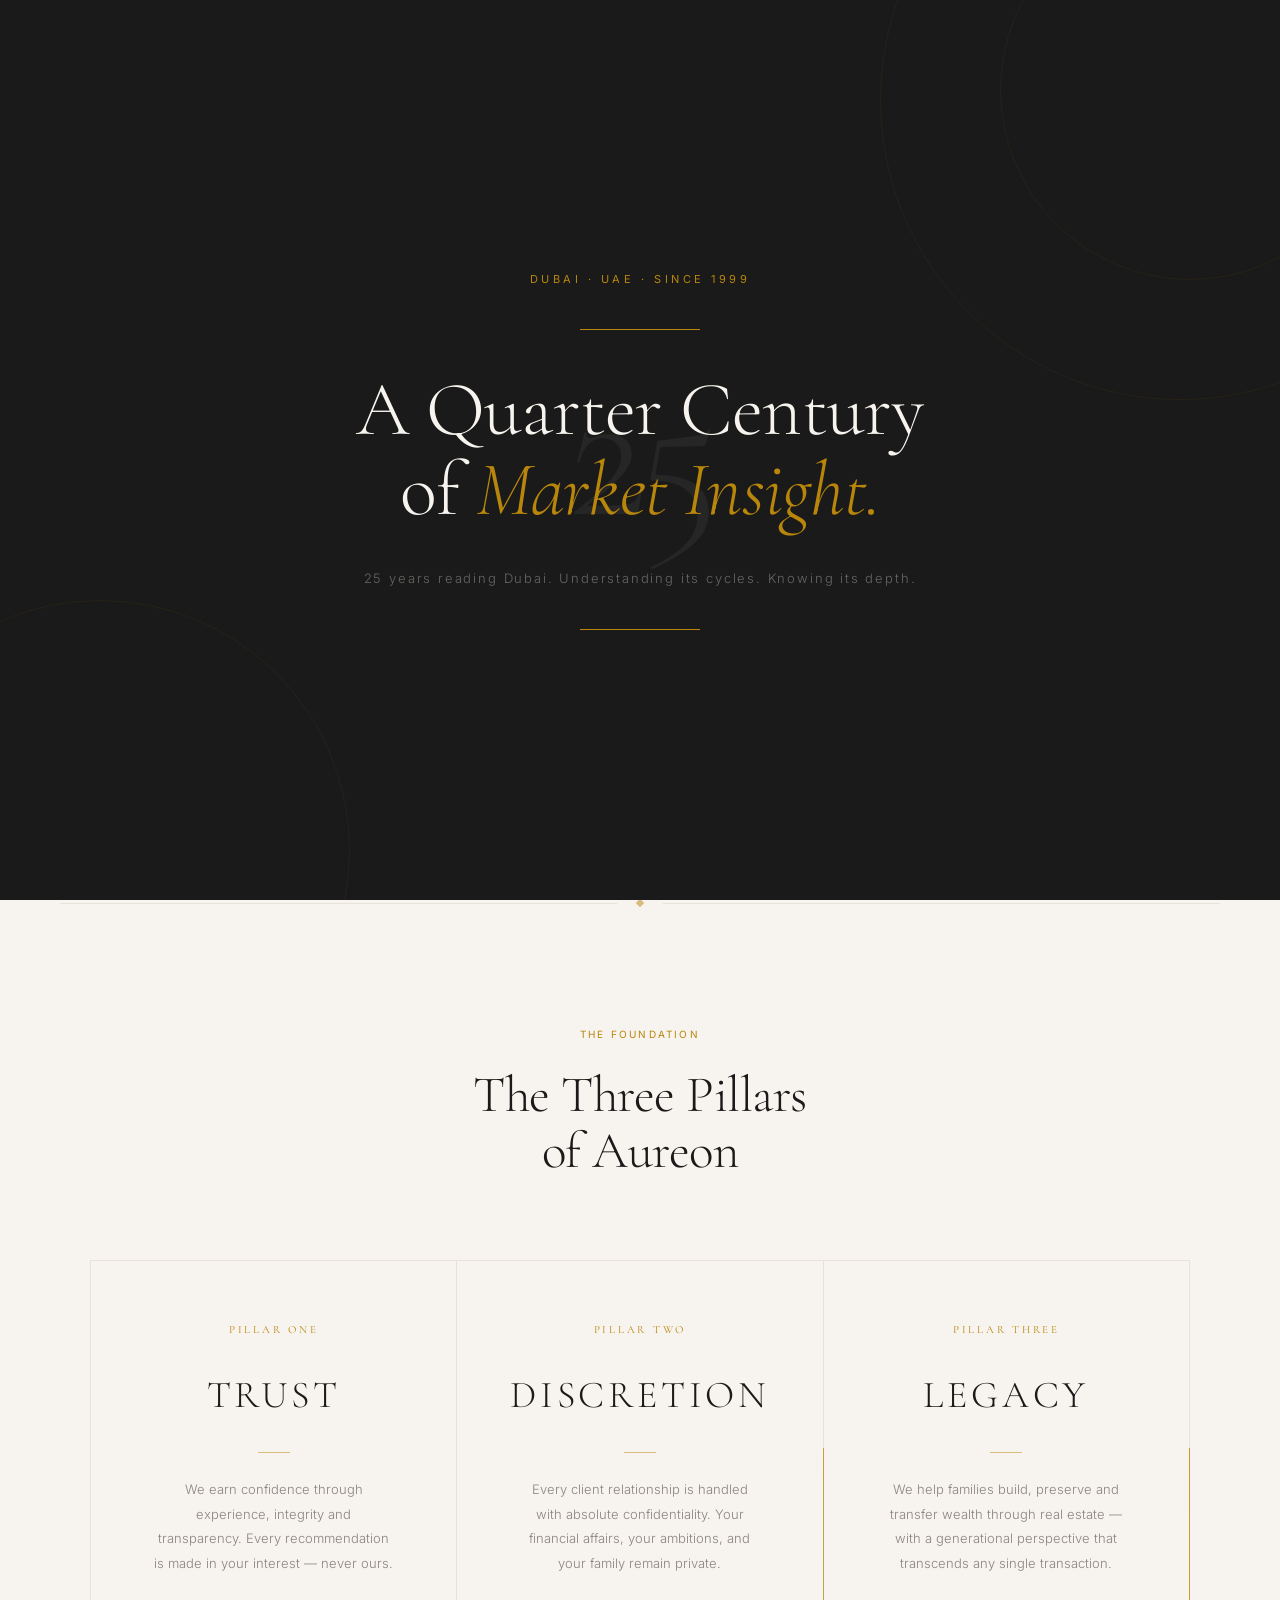
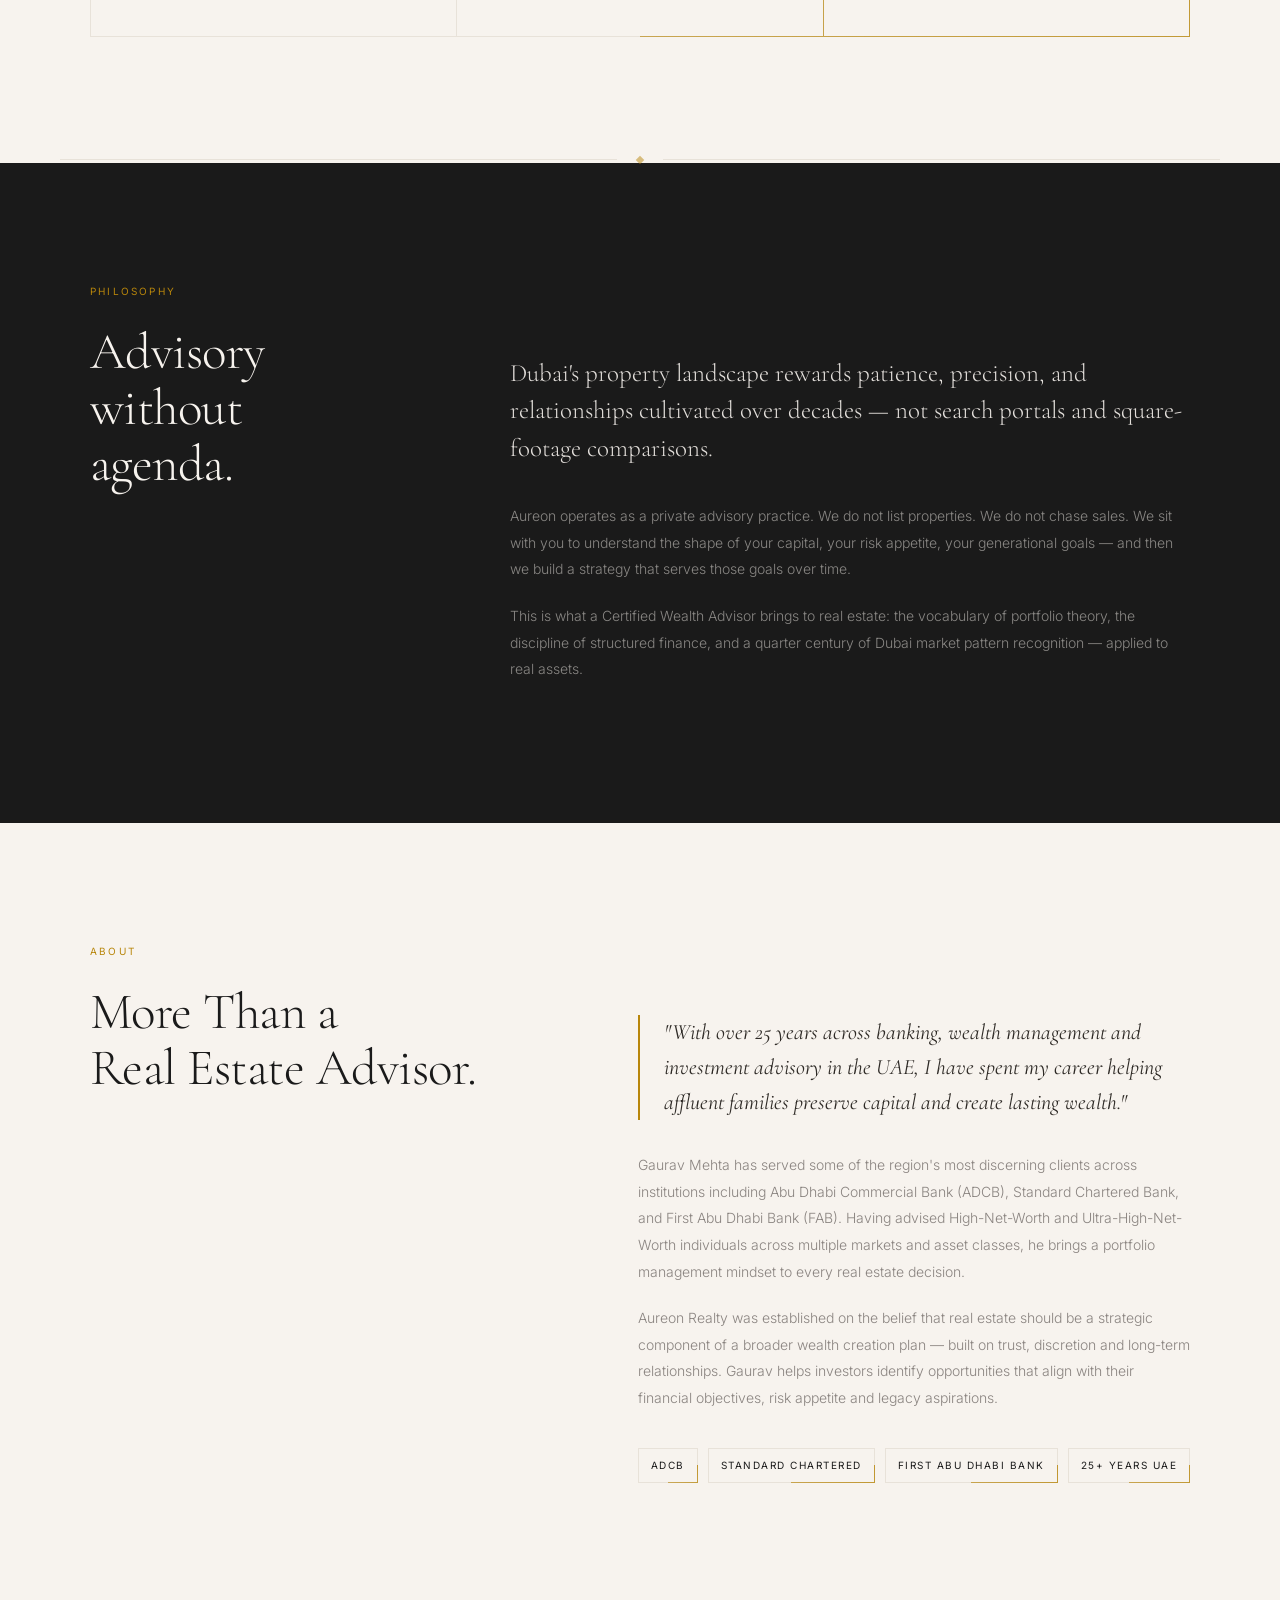
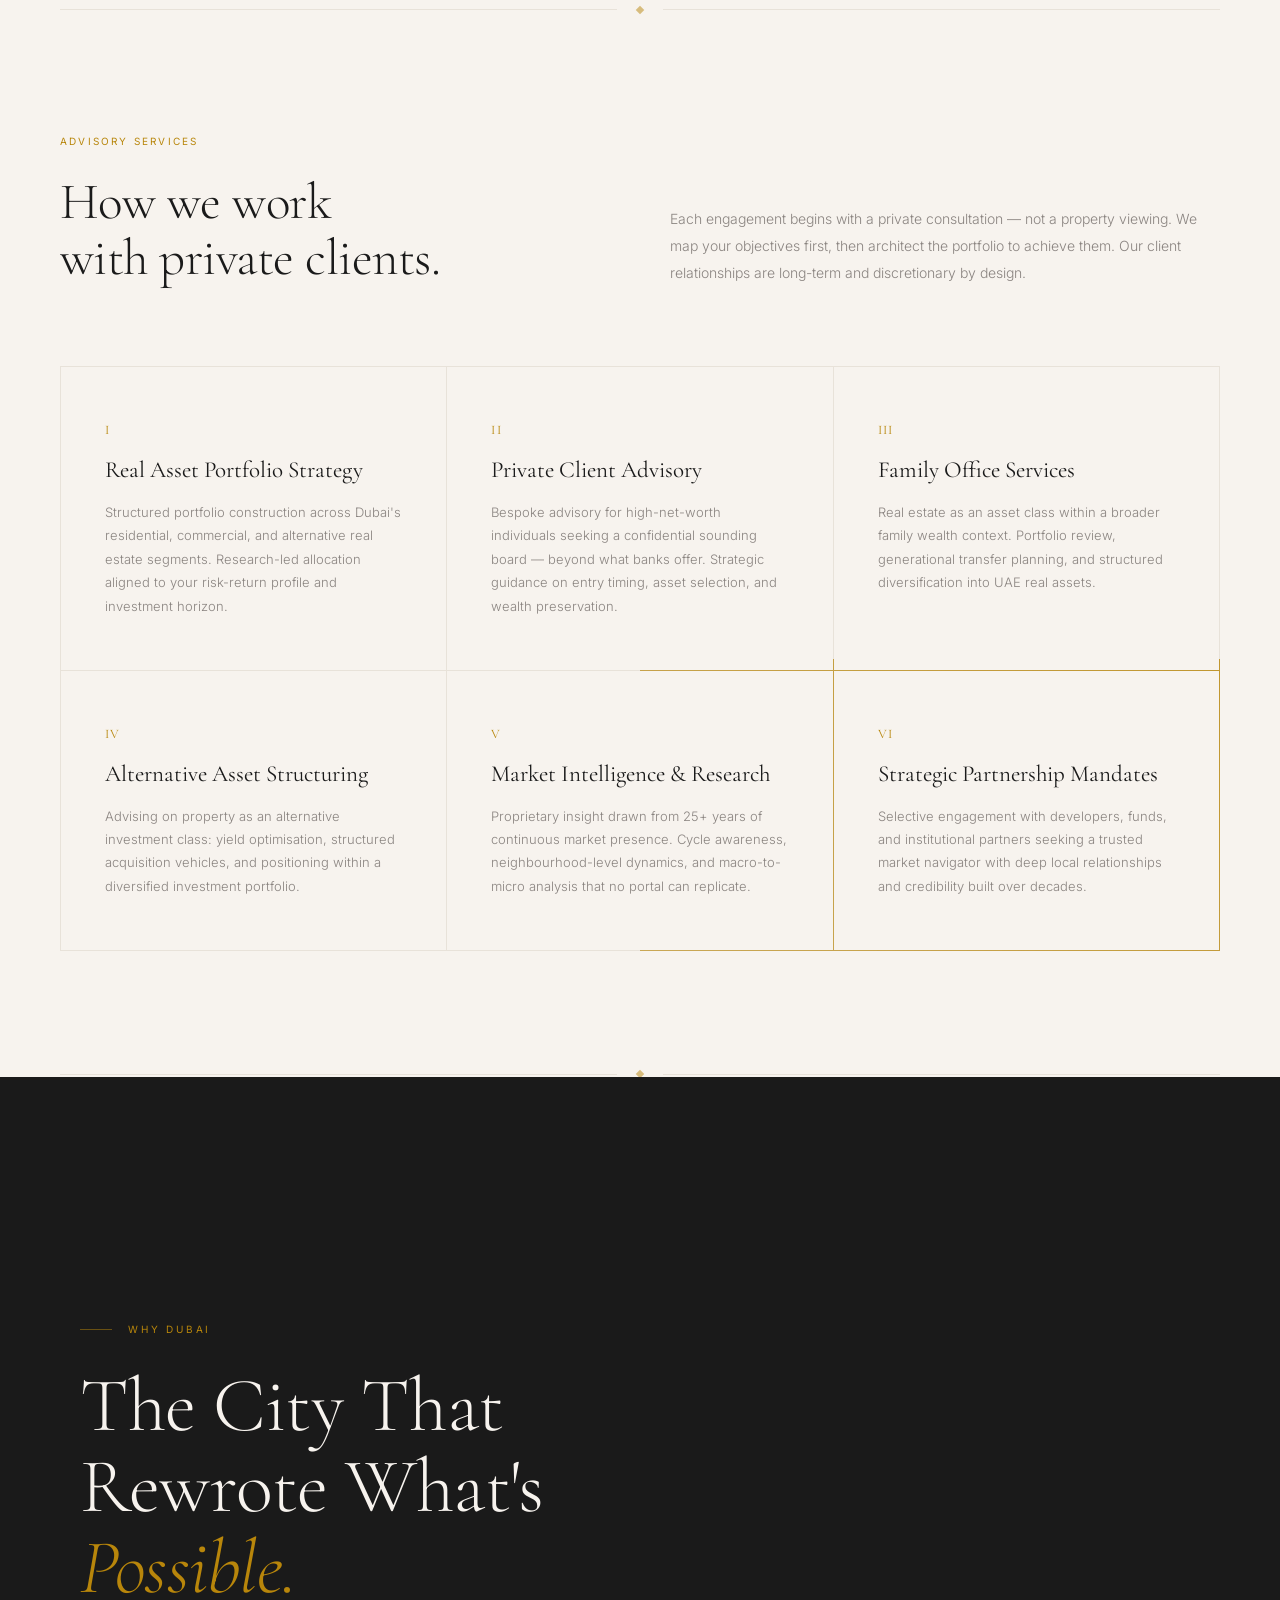
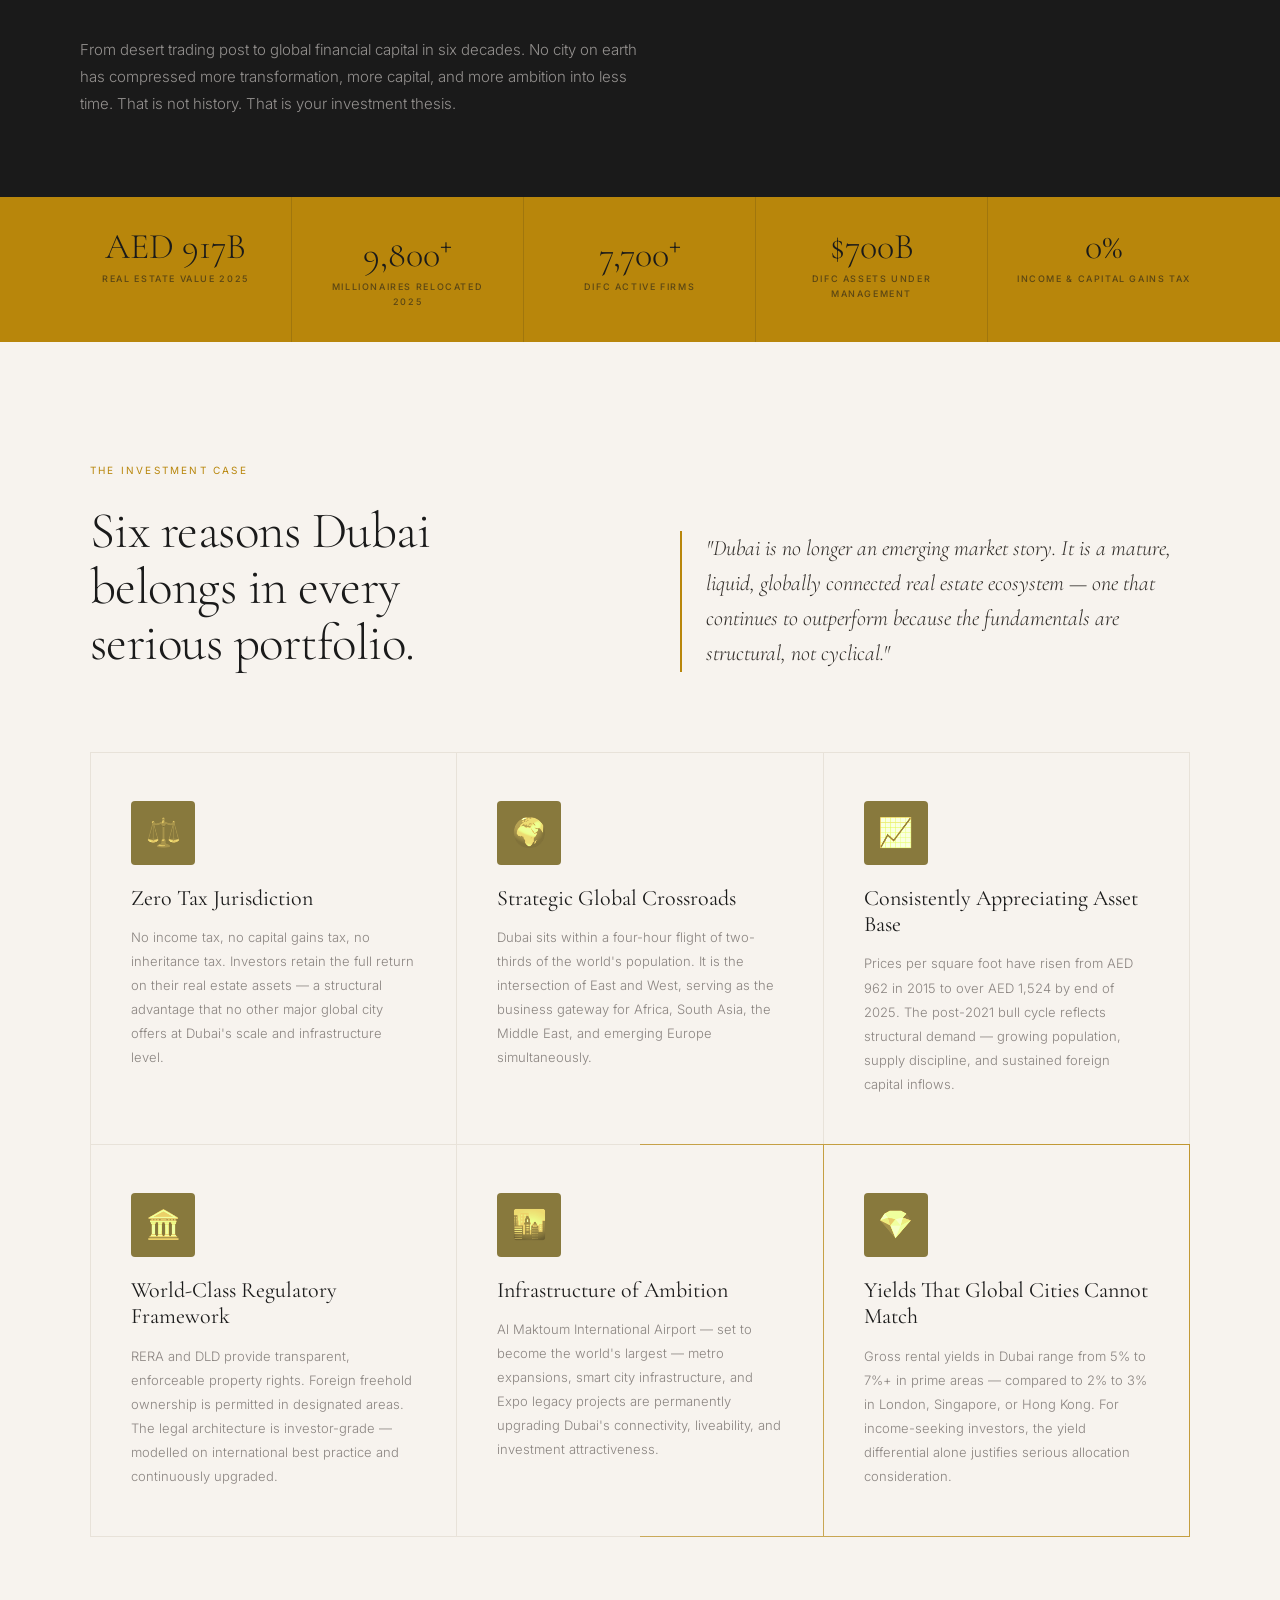
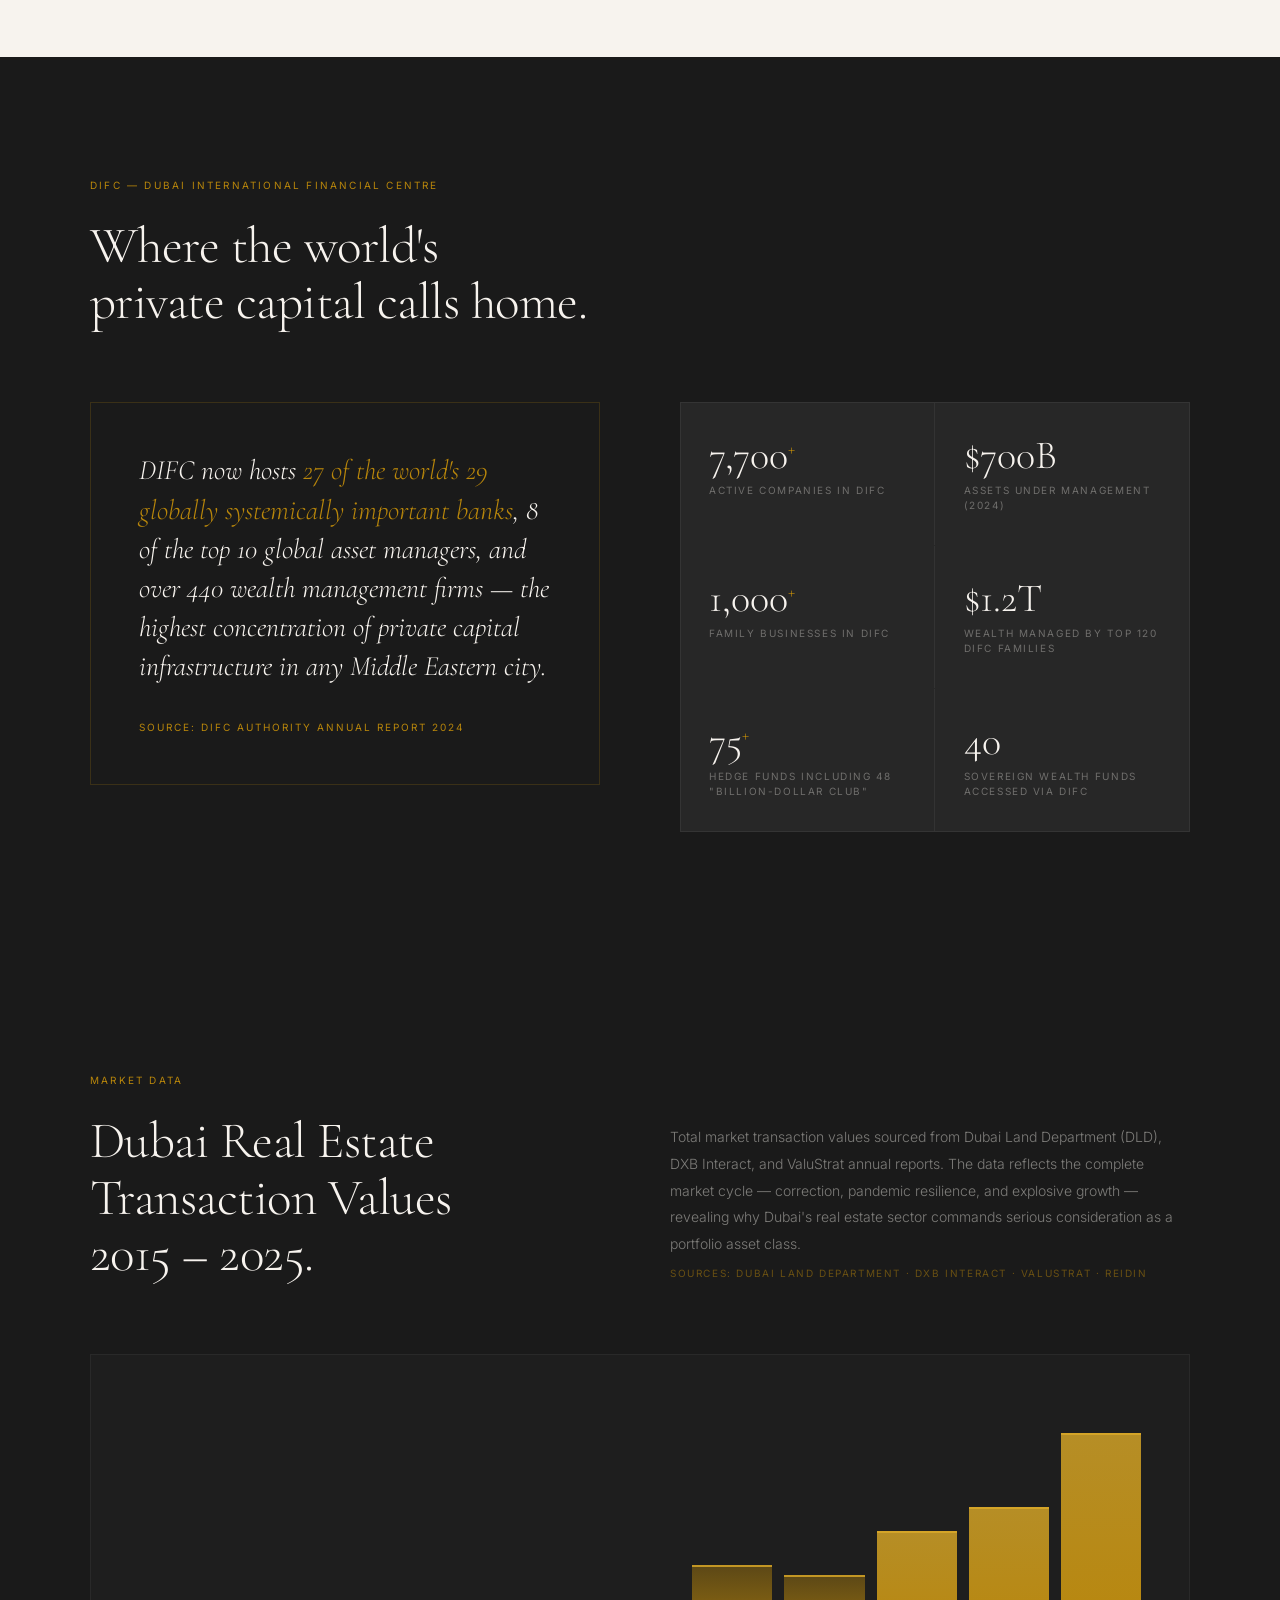
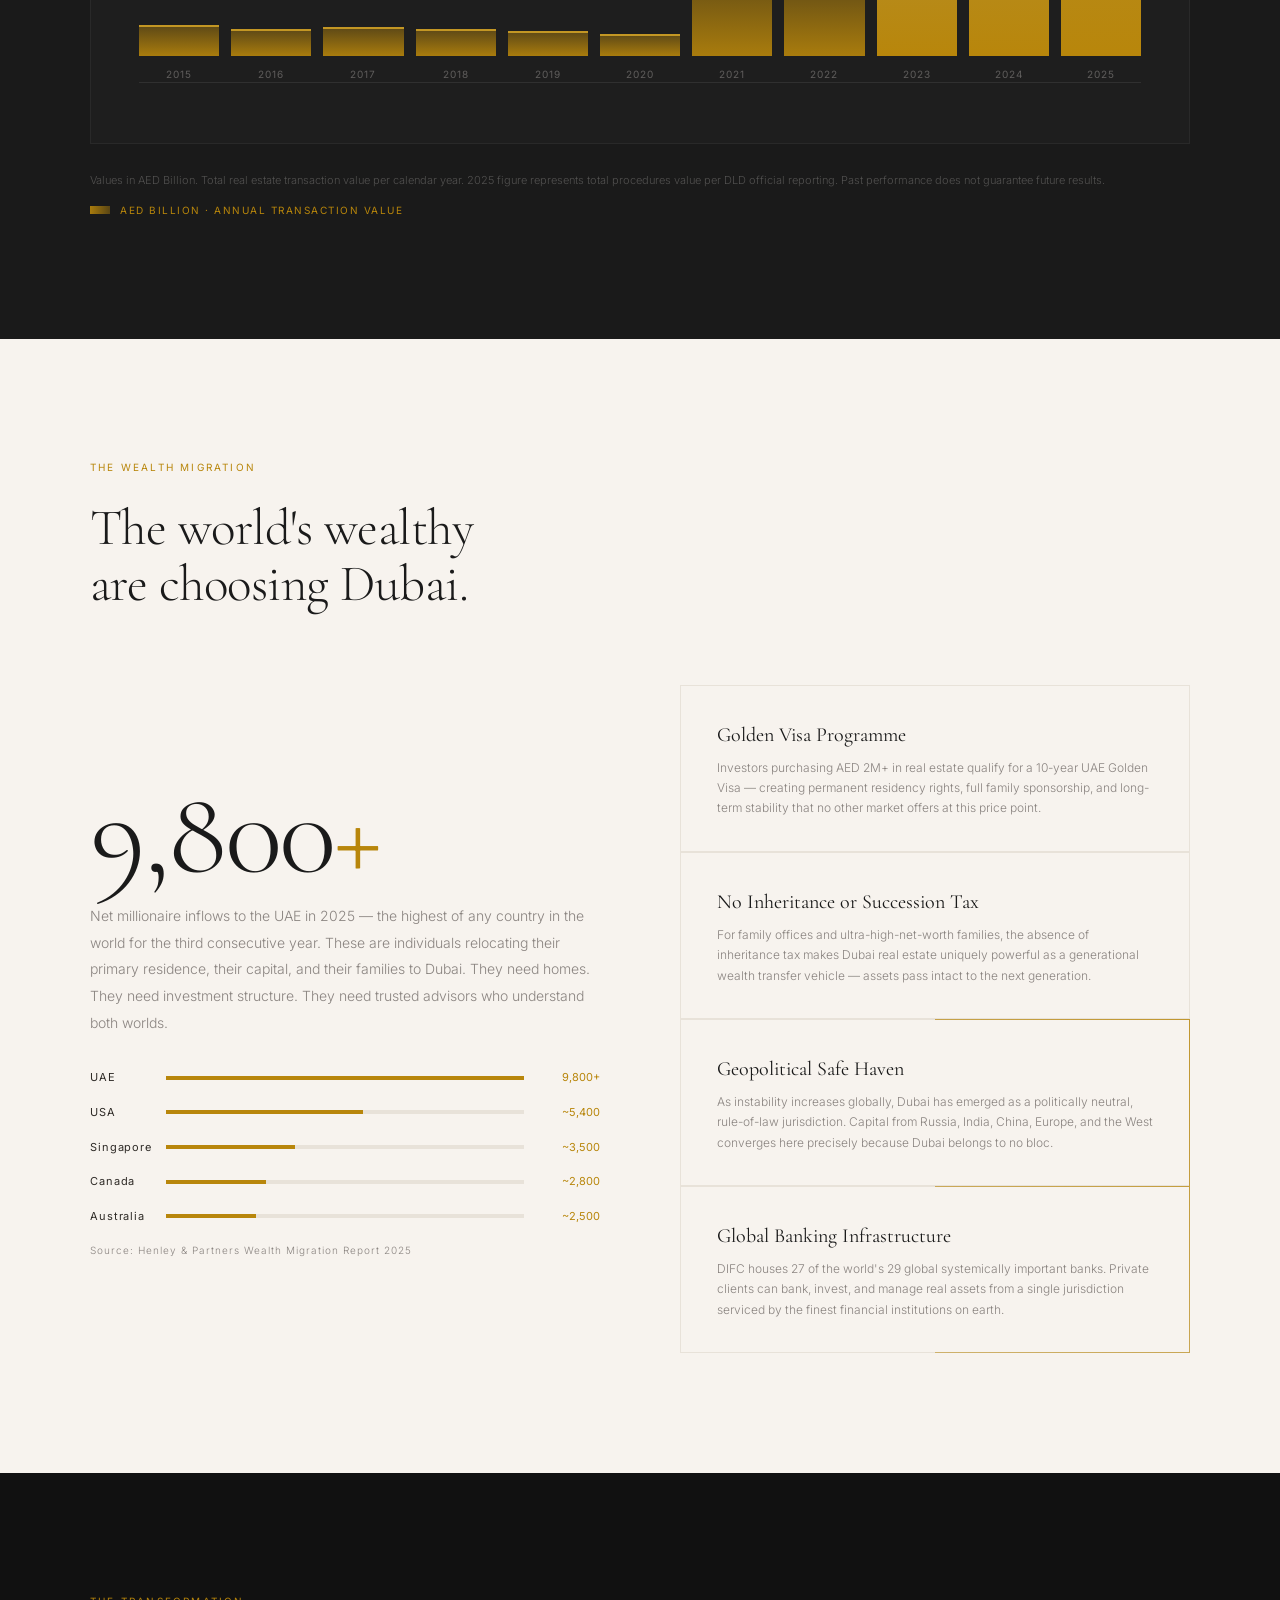
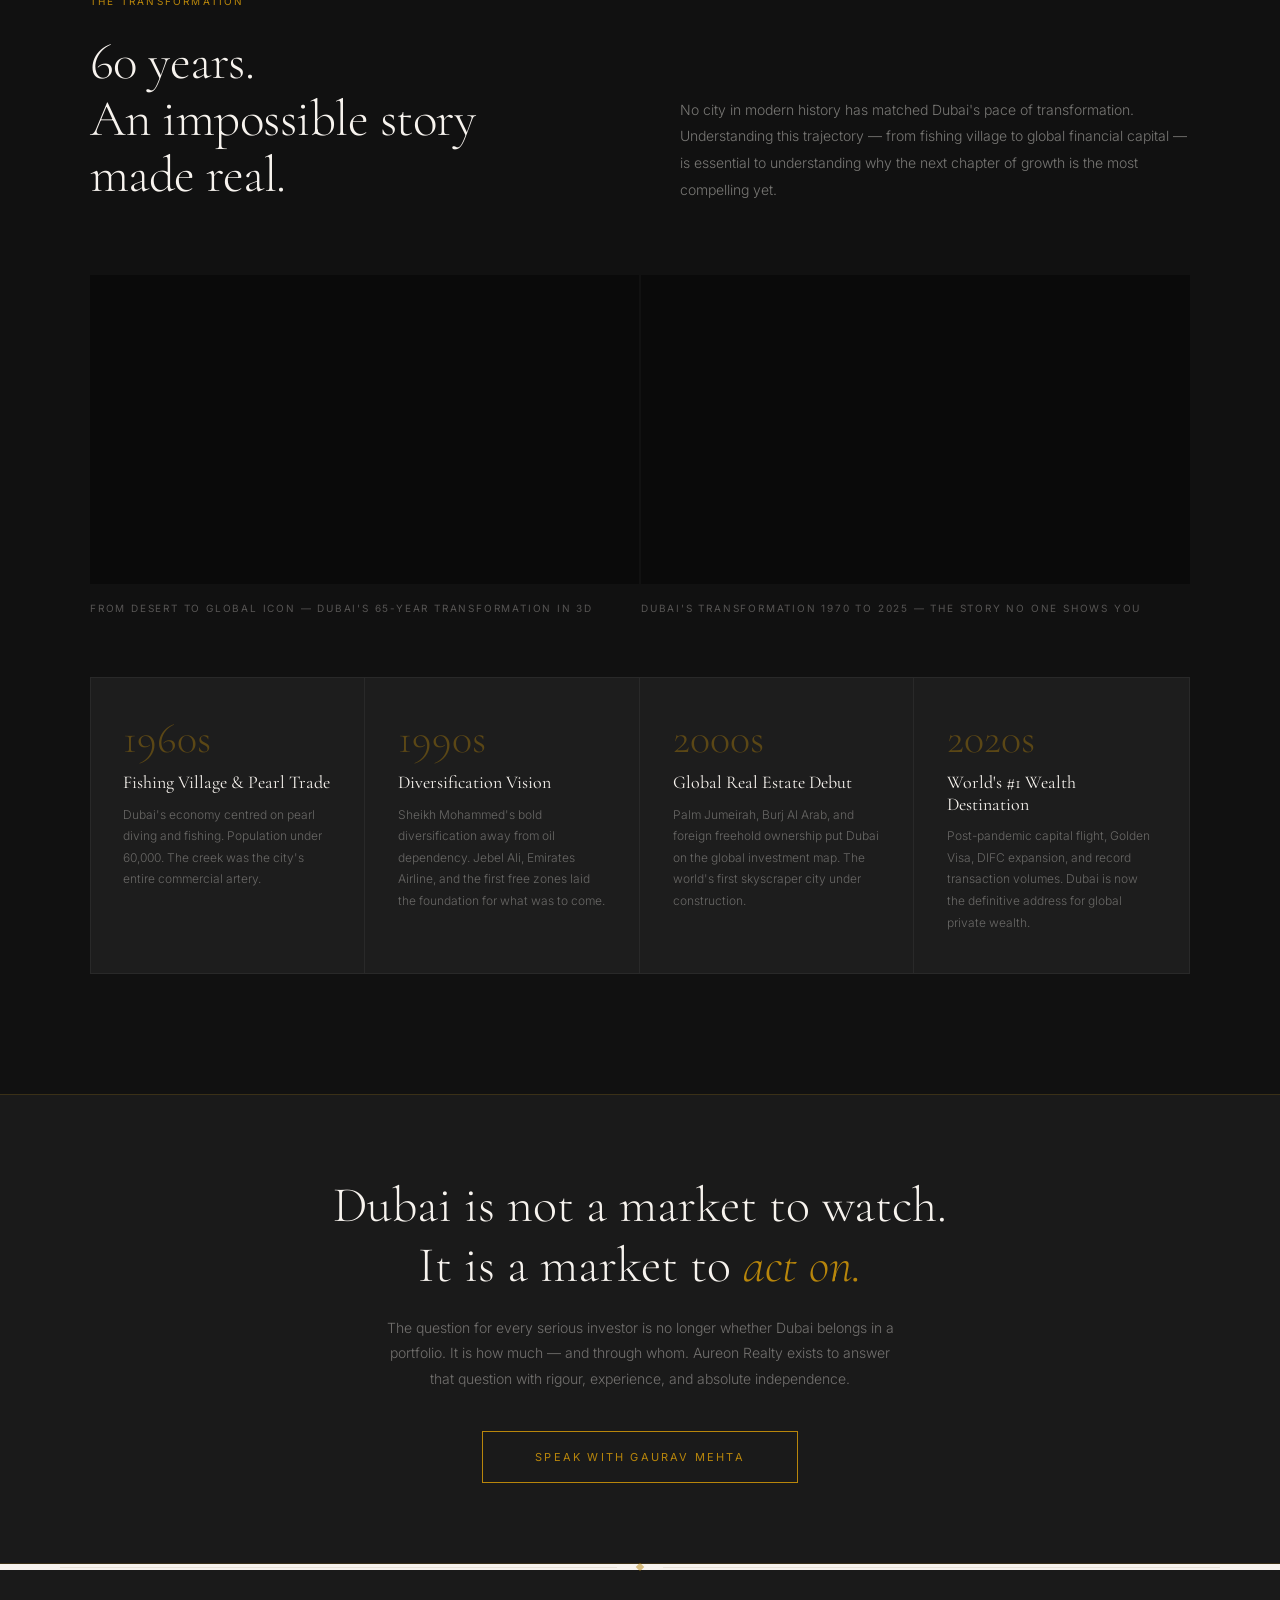
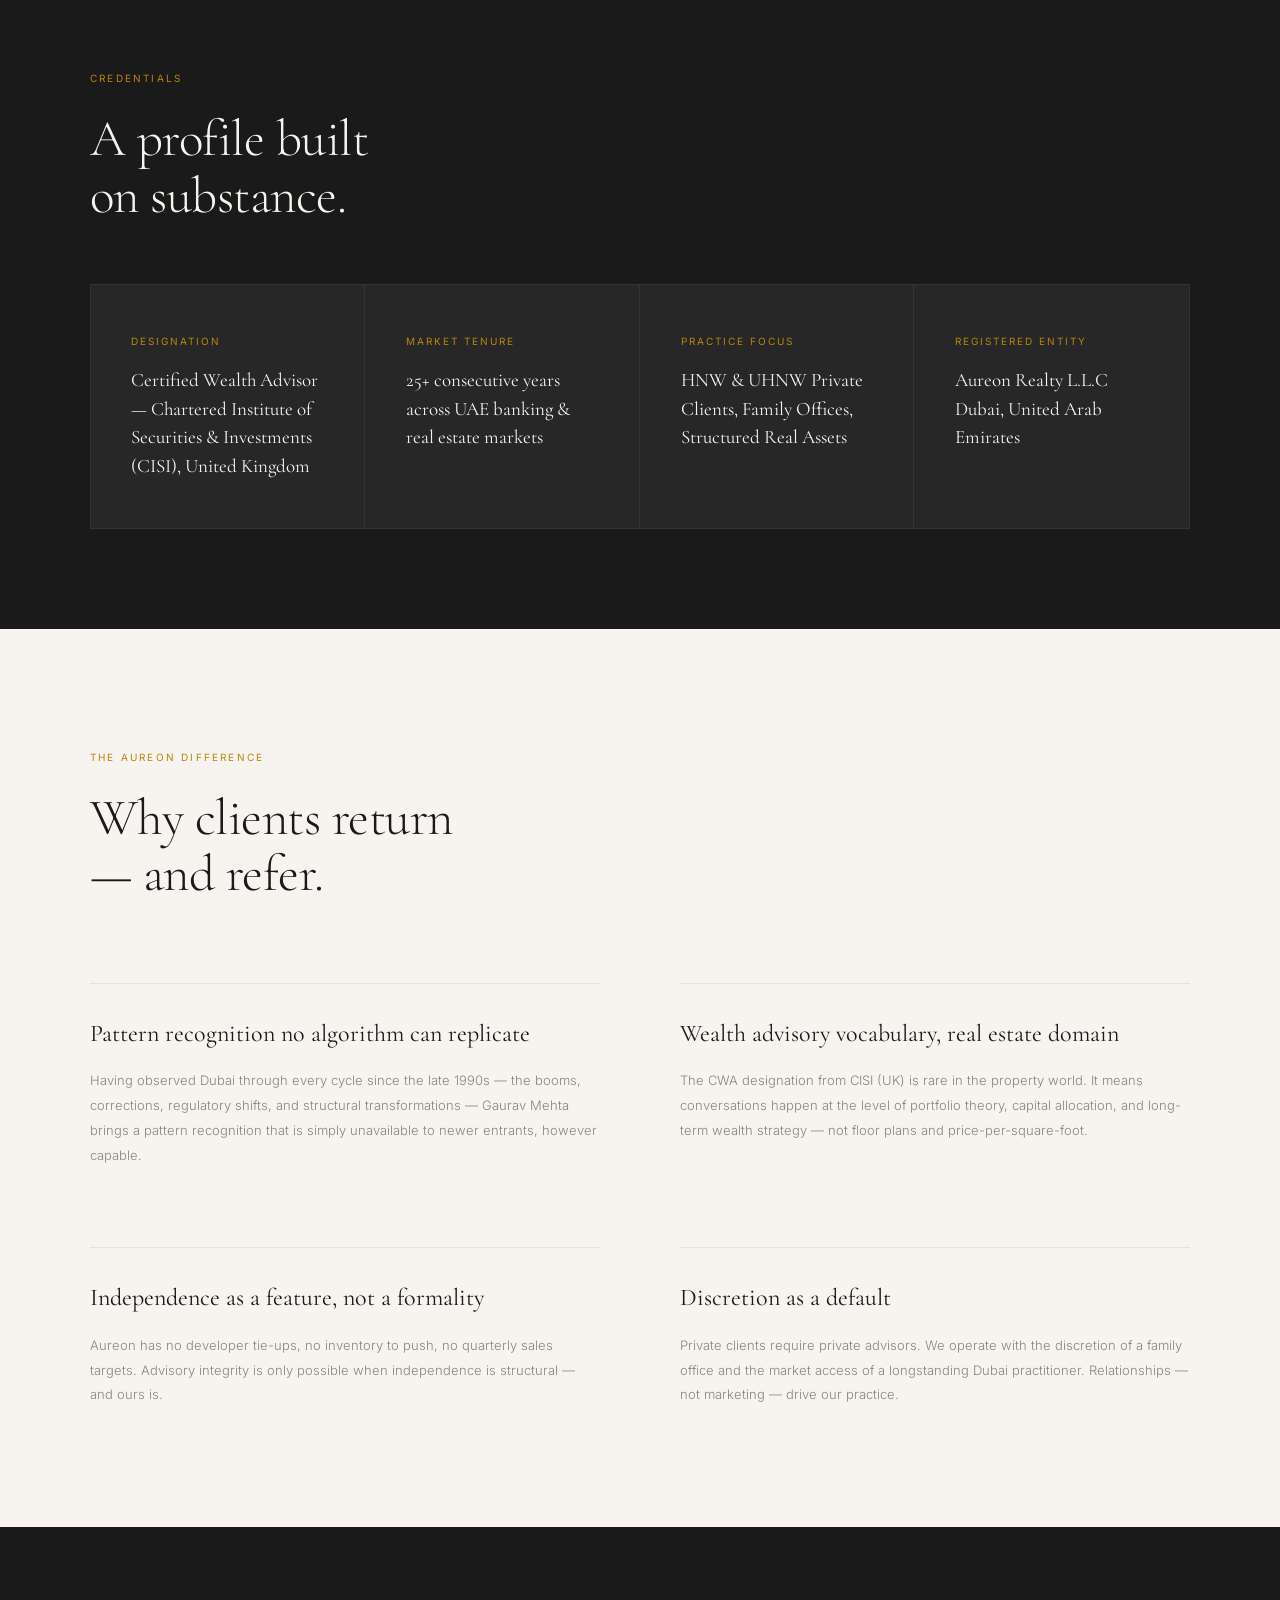
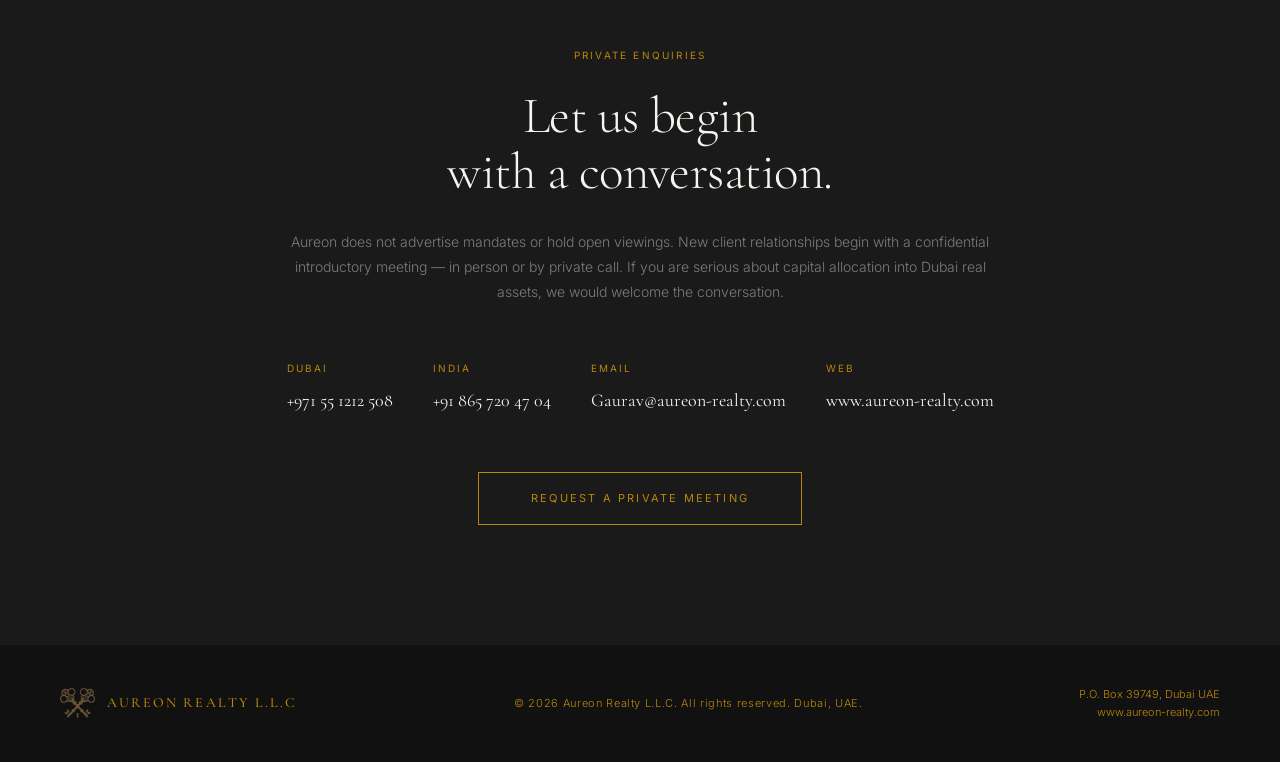
==== index.html @ c5894a9c "Update contact section and improve mobile responsiveness" ====
<!DOCTYPE html>
<html lang="en">
<head>
<meta charset="UTF-8">
<meta name="viewport" content="width=device-width, initial-scale=1.0">
<title>Aureon Realty — Gaurav Mehta, Certified Wealth Advisor</title>
<link rel="icon" type="image/png" href="golden_keys.png">
<link rel="preconnect" href="https://fonts.googleapis.com">
<link rel="preconnect" href="https://fonts.gstatic.com" crossorigin>
<link href="https://fonts.googleapis.com/css2?family=Cormorant+Garamond:ital,wght@0,300;0,400;0,500;0,600;1,300;1,400&family=Inter:wght@300;400;500&display=swap" rel="stylesheet">
<style>
  *, *::before, *::after { box-sizing: border-box; margin: 0; padding: 0; }

  :root {
    --charcoal: #1A1A1A;
    --off-white: #F7F3EE;
    --gold: #B8860B;
    --bronze: #9A7010;
    --warm-grey: #E8E2D9;
    --mid-grey: #8A8480;
    --text-body: #2E2A26;
  }

  html { scroll-behavior: smooth; }

  body {
    background: var(--off-white);
    color: var(--text-body);
    font-family: "Inter", sans-serif;
    font-weight: 300;
    font-size: 15px;
    line-height: 1.7;
    -webkit-font-smoothing: antialiased;
  }

  /* â•â•â•â• INTRO â•â•â•â• */
  #intro-overlay {
    position: fixed; inset: 0;
    background: var(--charcoal); z-index: 9999;
    display: flex; align-items: center; justify-content: center; overflow: hidden;
  }
  .intro-slide { position: absolute; inset: 0; display: flex; flex-direction: column; align-items: center; justify-content: center; padding: 60px; opacity: 0; pointer-events: none; }
  .slide-rule { width: 0; height: 1px; background: var(--gold); margin: 0 auto; transition: width 1.2s ease; }
  .slide-rule.expand { width: 120px; }
  .s1-number { font-family: "Cormorant Garamond", serif; font-size: clamp(100px, 18vw, 200px); font-weight: 300; line-height: 0.85; color: rgba(247,243,238,0.06); position: absolute; top: 50%; left: 50%; transform: translate(-50%, -50%); letter-spacing: -0.04em; user-select: none; pointer-events: none; white-space: nowrap; }
  .s1-eyebrow { font-size: 11px; font-weight: 400; letter-spacing: 0.32em; text-transform: uppercase; color: var(--gold); margin-bottom: 40px; opacity: 0; transform: translateY(12px); transition: opacity 0.8s ease, transform 0.8s ease; }
  .s1-eyebrow.in { opacity: 1; transform: translateY(0); }
  .s1-headline { font-family: "Cormorant Garamond", serif; font-size: clamp(36px, 6vw, 80px); font-weight: 300; line-height: 1.05; color: var(--off-white); text-align: center; letter-spacing: -0.01em; position: relative; z-index: 2; opacity: 0; transform: translateY(20px); transition: opacity 1.1s ease, transform 1.1s ease; }
  .s1-headline.in { opacity: 1; transform: translateY(0); }
  .s1-headline em { color: var(--gold); font-style: italic; }
  .s1-sub { font-size: 13px; font-weight: 300; letter-spacing: 0.14em; color: rgba(247,243,238,0.35); margin-top: 36px; text-align: center; opacity: 0; transform: translateY(10px); transition: opacity 0.9s ease 0.3s, transform 0.9s ease 0.3s; }
  .s1-sub.in { opacity: 1; transform: translateY(0); }
  .s2-headline { font-family: "Cormorant Garamond", serif; font-size: clamp(40px, 7vw, 90px); font-weight: 300; line-height: 1.05; color: var(--off-white); text-align: center; letter-spacing: 0.01em; opacity: 0; transform: translateY(24px); transition: opacity 1.1s ease, transform 1.1s ease; }
  .s2-headline.in { opacity: 1; transform: translateY(0); }
  .s2-headline em { color: var(--gold); font-style: italic; }
  .s2-sub { font-size: 11px; font-weight: 400; letter-spacing: 0.28em; text-transform: uppercase; color: rgba(247,243,238,0.3); margin-top: 40px; text-align: center; opacity: 0; transition: opacity 0.9s ease 0.4s; }
  .s2-sub.in { opacity: 1; }
  .s3-line { font-family: "Cormorant Garamond", serif; font-size: clamp(32px, 5.5vw, 72px); font-weight: 300; line-height: 1.15; color: var(--off-white); text-align: center; letter-spacing: 0.02em; opacity: 0; transform: translateY(20px); transition: opacity 1s ease, transform 1s ease; }
  .s3-line.in { opacity: 1; transform: translateY(0); }
  .s3-line-2 { font-family: "Cormorant Garamond", serif; font-size: clamp(32px, 5.5vw, 72px); font-weight: 300; line-height: 1.15; color: var(--gold); font-style: italic; text-align: center; margin-top: 8px; opacity: 0; transform: translateY(20px); transition: opacity 1s ease 0.4s, transform 1s ease 0.4s; }
  .s3-line-2.in { opacity: 1; transform: translateY(0); }
  .s4-pillars { display: flex; flex-direction: column; align-items: center; gap: 36px; margin-bottom: 56px; }
  .pillar-word { font-family: "Cormorant Garamond", serif; font-size: clamp(44px, 7vw, 88px); font-weight: 300; letter-spacing: 0.22em; color: var(--off-white); opacity: 0; transform: translateY(24px); transition: opacity 0.9s ease, transform 0.9s ease; position: relative; text-align: center; }
  .pillar-word::after { content: ""; position: absolute; bottom: -10px; left: 50%; transform: translateX(-50%); width: 0; height: 1px; background: var(--gold); transition: width 0.8s ease 0.5s; }
  .pillar-word.visible { opacity: 1; transform: translateY(0); }
  .pillar-word.visible::after { width: 100%; }
  .s4-merge { position: absolute; top: 50%; left: 50%; transform: translate(-50%, -50%) scale(0.94); display: flex; flex-direction: column; align-items: center; opacity: 0; transition: opacity 1s ease, transform 1s ease; width: 100%; }
  .s4-merge.visible { opacity: 1; transform: translate(-50%, -50%) scale(1); }
  .s4-logo-img { width: 100px; height: auto; margin-bottom: 20px; filter: brightness(0) saturate(100%) invert(55%) sepia(50%) saturate(400%) hue-rotate(30deg) brightness(90%); }
  .s4-brand { font-family: "Cormorant Garamond", serif; font-size: clamp(22px, 4vw, 44px); font-weight: 400; letter-spacing: 0.3em; color: var(--off-white); text-transform: uppercase; margin-bottom: 10px; text-align: center; }
  .s4-tagline { font-size: 11px; letter-spacing: 0.28em; text-transform: uppercase; color: var(--gold); font-weight: 400; text-align: center; }
  .slide-bg-circle { position: absolute; border-radius: 50%; border: 1px solid rgba(184,134,11,0.08); pointer-events: none; }

  /* â•â•â•â• NAV â•â•â•â• */
  nav { position: fixed; top: 0; left: 0; right: 0; z-index: 100; display: flex; justify-content: space-between; align-items: center; padding: 22px 60px; background: rgba(247, 243, 238, 0.95); backdrop-filter: blur(16px); border-bottom: 1px solid transparent; transition: border-color 0.3s; }
  nav.scrolled { border-bottom-color: var(--warm-grey); }
  .nav-logo { display: flex; align-items: center; gap: 14px; text-decoration: none; }
  .nav-logo-img { height: 44px; width: auto; }
  .nav-logo-text { display: flex; flex-direction: column; line-height: 1.1; }
  .nav-logo-name { font-family: "Cormorant Garamond", serif; font-size: 17px; font-weight: 500; letter-spacing: 0.12em; color: var(--charcoal); text-transform: uppercase; }
  .nav-logo-sub { font-size: 9px; font-weight: 400; letter-spacing: 0.2em; text-transform: uppercase; color: var(--gold); }
  .nav-links { display: flex; gap: 36px; list-style: none; }
  .nav-links a { font-size: 11px; font-weight: 400; letter-spacing: 0.18em; text-transform: uppercase; color: var(--mid-grey); text-decoration: none; transition: color 0.2s; }
  .nav-links a:hover { color: var(--gold); }
  .nav-cta { font-size: 11px; font-weight: 400; letter-spacing: 0.18em; text-transform: uppercase; color: var(--charcoal); text-decoration: none; border-bottom: 1px solid var(--gold); padding-bottom: 2px; transition: color 0.2s; }
  .nav-cta:hover { color: var(--gold); }

  /* â•â•â•â• HERO â•â•â•â• */
  .hero { min-height: 100vh; display: grid; grid-template-columns: 1fr 1fr; padding-top: 88px; }
  .hero-left { background: var(--charcoal); display: flex; flex-direction: column; justify-content: flex-end; padding: 80px 70px 90px; position: relative; overflow: hidden; }
  .hero-left::before { content: ""; position: absolute; top: -80px; right: -80px; width: 360px; height: 360px; border: 1px solid rgba(184,134,11,0.12); border-radius: 50%; }
  .hero-left::after { content: ""; position: absolute; top: -40px; right: -40px; width: 240px; height: 240px; border: 1px solid rgba(184,134,11,0.08); border-radius: 50%; }
  .hero-eyebrow { font-size: 10px; font-weight: 400; letter-spacing: 0.22em; text-transform: uppercase; color: var(--gold); margin-bottom: 36px; }
  .hero-headline { font-family: "Cormorant Garamond", serif; font-size: clamp(36px, 4.2vw, 56px); font-weight: 300; line-height: 1.1; color: #F7F3EE; margin-bottom: 48px; letter-spacing: -0.01em; }
  .hero-headline em { font-style: italic; color: var(--gold); }
  .hero-rule { width: 48px; height: 1px; background: var(--gold); margin-bottom: 28px; opacity: 0.6; }
  .hero-sub { font-size: 13px; font-weight: 300; line-height: 1.8; color: rgba(247,243,238,0.55); max-width: 340px; }
  .hero-right { background: var(--off-white); display: flex; flex-direction: column; justify-content: center; padding: 80px 70px; border-left: 1px solid var(--warm-grey); }
  .animated-grid { 
    position: relative; overflow: hidden; isolation: isolate; padding: 1px; 
  }
  .animated-grid::before {
    content: ""; position: absolute; inset: 0; background: var(--warm-grey); z-index: -2;
  }
  .animated-grid::after {
    content: ""; position: absolute; top: 50%; left: 50%; width: 300%; aspect-ratio: 1;
    background: conic-gradient(from 0deg, transparent 50%, rgba(184, 134, 11, 0.2) 75%, var(--gold) 95%, transparent 100%);
    z-index: -1; animation: rotateBorder 6s linear infinite;
    will-change: transform;
  }
  .stat-grid { 
    display: grid; grid-template-columns: 1fr 1fr; gap: 1px; 
    margin-bottom: 56px; 
  }
  @keyframes rotateBorder {
    0% { transform: translate(-50%, -50%) rotate(0deg); }
    100% { transform: translate(-50%, -50%) rotate(360deg); }
  }
  .stat-cell { background: var(--off-white); padding: 31px 27px; }
  .stat-number { font-family: "Cormorant Garamond", serif; font-size: 44px; font-weight: 300; color: var(--charcoal); line-height: 1; margin-bottom: 8px; }
  .stat-number sup { font-size: 20px; vertical-align: super; color: var(--gold); }
  .stat-label { font-size: 10px; font-weight: 400; letter-spacing: 0.18em; text-transform: uppercase; color: var(--mid-grey); }
  .hero-intro { font-family: "Cormorant Garamond", serif; font-size: 21px; font-weight: 400; font-style: italic; line-height: 1.6; color: var(--text-body); border-left: 2px solid var(--gold); padding-left: 24px; margin-bottom: 36px; }
  .hero-name-block { display: flex; align-items: center; gap: 20px; }
  .hero-name { font-size: 13px; font-weight: 500; color: var(--charcoal); letter-spacing: 0.05em; }
  .hero-title-small { font-size: 11px; font-weight: 300; color: var(--mid-grey); letter-spacing: 0.1em; line-height: 1.6; }
  .hero-avatar { width: 52px; height: 52px; border-radius: 50%; background: var(--warm-grey); display: flex; align-items: center; justify-content: center; flex-shrink: 0; border: 1px solid var(--gold); }
  .monogram { font-family: "Cormorant Garamond", serif; font-size: 20px; font-weight: 500; color: var(--gold); }

  /* â•â•â•â• SHARED â•â•â•â• */
  section { padding: 120px 60px; }
  .section-eyebrow { font-size: 10px; font-weight: 400; letter-spacing: 0.22em; text-transform: uppercase; color: var(--gold); margin-bottom: 24px; display: flex; align-items: center; gap: 16px; }
  .section-title { font-family: "Cormorant Garamond", serif; font-size: clamp(34px, 4vw, 52px); font-weight: 300; line-height: 1.1; color: var(--charcoal); letter-spacing: -0.01em; }
  .gold-divider { display: flex; align-items: center; gap: 20px; margin: 0 60px; }
  .gold-divider::before, .gold-divider::after { content: ""; flex: 1; height: 1px; background: var(--warm-grey); }
  .gold-divider-diamond { width: 6px; height: 6px; background: var(--gold); transform: rotate(45deg); opacity: 0.5; }

  /* â•â•â•â• PILLARS â•â•â•â• */
  .pillars-section { background: var(--off-white); padding: 120px 60px; text-align: center; }
  .pillars-header { max-width: 600px; margin: 0 auto 80px; }
  .pillars-grid { display: grid; grid-template-columns: repeat(3, 1fr); gap: 1px; background: transparent; max-width: 1100px; margin: 0 auto; }
  .pillar-card { background: var(--off-white); padding: 60px 48px; display: flex; flex-direction: column; align-items: center; text-align: center; position: relative; overflow: hidden; }
  .pillar-card::before { content: ""; position: absolute; top: 0; left: 50%; transform: translateX(-50%); width: 1px; height: 0; background: var(--gold); transition: height 0.6s ease; }
  .pillar-card:hover::before { height: 48px; }
  .pillar-number { font-family: "Cormorant Garamond", serif; font-size: 11px; letter-spacing: 0.25em; color: var(--gold); text-transform: uppercase; margin-bottom: 24px; font-weight: 400; }
  .pillar-name { font-family: "Cormorant Garamond", serif; font-size: 38px; font-weight: 300; color: var(--charcoal); letter-spacing: 0.1em; margin-bottom: 24px; text-transform: uppercase; }
  .pillar-divider { width: 32px; height: 1px; background: var(--gold); margin: 0 auto 24px; opacity: 0.5; }
  .pillar-desc { font-size: 13px; font-weight: 300; line-height: 1.9; color: var(--mid-grey); max-width: 240px; }

  /* â•â•â•â• PHILOSOPHY â•â•â•â• */
  .philosophy { background: var(--charcoal); color: var(--off-white); padding: 120px 60px; }
  .philosophy-inner { max-width: 1100px; margin: 0 auto; display: grid; grid-template-columns: 1fr 2fr; gap: 80px; align-items: start; }
  .philosophy .section-title { color: var(--off-white); }
  .philosophy-body { padding-top: 72px; }
  .philosophy-lead { font-family: "Cormorant Garamond", serif; font-size: 25px; font-weight: 300; line-height: 1.5; color: rgba(247,243,238,0.9); margin-bottom: 36px; }
  .philosophy-text { font-size: 14px; font-weight: 300; line-height: 1.9; color: rgba(247,243,238,0.5); margin-bottom: 20px; }

  /* â•â•â•â• ABOUT â•â•â•â• */
  .about-section { background: var(--off-white); padding: 120px 60px; }
  .about-inner { max-width: 1100px; margin: 0 auto; display: grid; grid-template-columns: 1fr 1fr; gap: 80px; align-items: start; }
  .about-right { padding-top: 72px; }
  .about-bio { font-family: "Cormorant Garamond", serif; font-size: 22px; font-weight: 400; font-style: italic; line-height: 1.6; color: var(--text-body); margin-bottom: 32px; border-left: 2px solid var(--gold); padding-left: 24px; }
  .about-body { font-size: 14px; font-weight: 300; line-height: 1.9; color: var(--mid-grey); margin-bottom: 20px; }
  .bank-logos { display: flex; flex-wrap: nowrap; gap: 10px; margin-top: 36px; overflow-x: auto; padding-bottom: 4px; }
  .bank-tag { font-size: 10px; font-weight: 400; letter-spacing: 0.15em; text-transform: uppercase; color: var(--charcoal); background: var(--off-white); padding: 8px 12px; white-space: nowrap; }

  /* â•â•â•â• SERVICES â•â•â•â• */
  .services { max-width: 1200px; margin: 0 auto; }
  .services-header { display: grid; grid-template-columns: 1fr 1fr; gap: 60px; margin-bottom: 80px; align-items: end; }
  .services-intro { font-size: 14px; line-height: 1.9; color: var(--mid-grey); padding-top: 16px; }
  .service-grid { display: grid; grid-template-columns: repeat(3, 1fr); gap: 1px; background: transparent; }
  .service-card { background: var(--off-white); padding: 52px 44px; transition: background 0.3s; }
  .service-card:hover { background: #F0EAE0; }
  .service-num { font-family: "Cormorant Garamond", serif; font-size: 13px; font-weight: 400; color: var(--gold); margin-bottom: 16px; letter-spacing: 0.1em; }
  .service-title { font-family: "Cormorant Garamond", serif; font-size: 23px; font-weight: 400; color: var(--charcoal); margin-bottom: 16px; line-height: 1.2; }
  .service-desc { font-size: 13px; font-weight: 300; line-height: 1.8; color: var(--mid-grey); }

  /* â•â•â•â• CREDENTIALS â•â•â•â• */
  .credentials { background: var(--charcoal); color: var(--off-white); padding: 100px 60px; }
  .credentials-inner { max-width: 1100px; margin: 0 auto; }
  .cred-row { display: grid; grid-template-columns: repeat(4, 1fr); gap: 1px; background: rgba(255,255,255,0.06); border: 1px solid rgba(255,255,255,0.06); margin-top: 60px; }
  .cred-cell { padding: 48px 40px; border-right: 1px solid rgba(255,255,255,0.06); }
  .cred-cell:last-child { border-right: none; }
  .cred-label { font-size: 10px; letter-spacing: 0.2em; text-transform: uppercase; color: var(--gold); margin-bottom: 16px; font-weight: 400; }
  .cred-value { font-family: "Cormorant Garamond", serif; font-size: 19px; font-weight: 400; color: var(--off-white); line-height: 1.5; }

  /* â•â•â•â• APPROACH â•â•â•â• */
  .approach { max-width: 1100px; margin: 0 auto; }
  .approach-grid { display: grid; grid-template-columns: 1fr 1fr; gap: 80px; margin-top: 80px; }
  .approach-block { border-top: 1px solid var(--warm-grey); padding-top: 36px; }
  .approach-title { font-family: "Cormorant Garamond", serif; font-size: 24px; font-weight: 400; color: var(--charcoal); margin-bottom: 20px; line-height: 1.2; }
  .approach-text { font-size: 13px; font-weight: 300; line-height: 1.9; color: var(--mid-grey); }

  /* â•â•â•â• CONTACT â•â•â•â• */
  .contact-section { background: var(--charcoal); padding: 120px 60px; text-align: center; }
  .contact-inner { max-width: 1100px; margin: 0 auto; }
  .contact-section .section-title { color: var(--off-white); margin-bottom: 28px; }
  .contact-sub { font-size: 14px; font-weight: 300; color: rgba(247,243,238,0.45); max-width: 720px; margin: 0 auto 56px; line-height: 1.8; }
  .contact-details { display: flex; justify-content: center; gap: 40px; margin-bottom: 56px; flex-wrap: wrap; }
  .contact-item { text-align: left; }
  .contact-item-label { font-size: 10px; letter-spacing: 0.2em; text-transform: uppercase; color: var(--gold); margin-bottom: 8px; font-weight: 400; }
  .contact-item-value { font-family: "Cormorant Garamond", serif; font-size: 18px; font-weight: 400; color: var(--off-white); }
  .contact-item-value a { color: inherit; text-decoration: none; transition: color 0.2s; }
  .contact-item-value a:hover { color: var(--gold); }
  .btn-primary { display: inline-block; padding: 16px 52px; background: transparent; border: 1px solid var(--gold); color: var(--gold); font-size: 11px; font-weight: 400; letter-spacing: 0.2em; text-transform: uppercase; text-decoration: none; transition: background 0.25s, color 0.25s; cursor: pointer; }
  .btn-primary:hover { background: var(--gold); color: var(--charcoal); }

  /* â•â•â•â• FOOTER â•â•â•â• */
  footer { background: #111; padding: 40px 60px; display: flex; justify-content: space-between; align-items: center; gap: 20px; }
  .footer-logo { display: flex; align-items: center; gap: 12px; }
  .footer-logo-img { height: 32px; width: auto; filter: brightness(0) saturate(100%) invert(55%) sepia(50%) saturate(400%) hue-rotate(30deg) brightness(70%); opacity: 0.6; }
  .footer-logo-text { font-family: "Cormorant Garamond", serif; font-size: 14px; font-weight: 500; color: rgba(247,243,238,0.3); letter-spacing: 0.15em; text-transform: uppercase; }
  .footer-copy { font-size: 11px; color: rgba(247,243,238,0.18); letter-spacing: 0.06em; }
  .footer-address { font-size: 11px; color: rgba(247,243,238,0.18); text-align: right; line-height: 1.7; }

  /* â•â•â•â• ANIMATIONS â•â•â•â• */
  .fade-up { opacity: 0; transform: translateY(24px); transition: opacity 0.7s ease, transform 0.7s ease; }
  .fade-up.visible { opacity: 1; transform: translateY(0); }

  /* â•â•â•â•â•â•â•â•â•â•â•â•â•â•â•â•â•â•â•â•â•â•â•â•â•â•â•â•â•â•â•â•â•â•â•â•â•â•â•â•â•â•â•â•
     DUBAI INVESTMENT HUB — NEW SECTION STYLES
  â•â•â•â•â•â•â•â•â•â•â•â•â•â•â•â•â•â•â•â•â•â•â•â•â•â•â•â•â•â•â•â•â•â•â•â•â•â•â•â•â•â•â•â• */

  /* â”€â”€ Hero Banner â”€â”€ */
  .dubai-hero {
    position: relative;
    min-height: 80vh;
    display: flex; align-items: flex-end;
    overflow: hidden;
    background: var(--charcoal);
  }

  .dubai-hero-bg {
    position: absolute; inset: 0;
    background-image: url("https://images.unsplash.com/photo-1512453979798-5ea266f8880c?w=1800&q=80");
    background-size: cover; background-position: center 30%;
    filter: brightness(0.35) saturate(0.9);
    transition: transform 8s ease;
  }

  .dubai-hero:hover .dubai-hero-bg { transform: scale(1.03); }

  .dubai-hero-overlay {
    position: absolute; inset: 0;
    background: linear-gradient(to top, rgba(26,26,26,0.95) 0%, rgba(26,26,26,0.3) 60%, transparent 100%);
  }

  .dubai-hero-content {
    position: relative; z-index: 2;
    padding: 0 80px 80px;
    max-width: 1100px;
  }

  .dubai-hero-eyebrow {
    font-size: 10px; font-weight: 400;
    letter-spacing: 0.28em; text-transform: uppercase;
    color: var(--gold); margin-bottom: 28px;
    display: flex; align-items: center; gap: 16px;
  }
  .dubai-hero-eyebrow::before {
    content: ""; width: 32px; height: 1px; background: var(--gold); opacity: 0.5;
  }

  .dubai-hero-title {
    font-family: "Cormorant Garamond", serif;
    font-size: clamp(44px, 6vw, 80px);
    font-weight: 300; line-height: 1.05;
    color: var(--off-white); margin-bottom: 28px;
    letter-spacing: -0.01em;
  }
  .dubai-hero-title em { color: var(--gold); font-style: italic; }

  .dubai-hero-sub {
    font-size: 15px; font-weight: 300;
    line-height: 1.8; color: rgba(247,243,238,0.55);
    max-width: 560px;
  }

  /* â”€â”€ Key Indicators strip â”€â”€ */
  .dubai-indicators {
    background: var(--gold);
    padding: 0 60px;
  }

  .indicators-row {
    display: grid;
    grid-template-columns: repeat(5, 1fr);
    gap: 0;
  }

  .indicator-cell {
    padding: 32px 28px;
    border-right: 1px solid rgba(26,26,26,0.15);
    text-align: center;
  }
  .indicator-cell:last-child { border-right: none; }

  .indicator-num {
    font-family: "Cormorant Garamond", serif;
    font-size: 36px; font-weight: 300;
    color: var(--charcoal); line-height: 1; margin-bottom: 6px;
  }
  .indicator-label {
    font-size: 9px; font-weight: 500;
    letter-spacing: 0.18em; text-transform: uppercase;
    color: rgba(26,26,26,0.6);
  }

  /* â”€â”€ Why Dubai section â”€â”€ */
  .why-dubai {
    background: var(--off-white);
    padding: 120px 60px;
  }

  .why-dubai-inner {
    max-width: 1100px; margin: 0 auto;
  }

  .why-dubai-header {
    display: grid; grid-template-columns: 1fr 1fr;
    gap: 80px; margin-bottom: 80px; align-items: end;
  }

  .why-dubai-intro {
    font-family: "Cormorant Garamond", serif;
    font-size: 22px; font-weight: 300; font-style: italic;
    line-height: 1.6; color: var(--text-body);
    border-left: 2px solid var(--gold); padding-left: 24px;
  }

  .why-grid {
    display: grid; grid-template-columns: repeat(3, 1fr);
    gap: 1px; background: transparent;
  }

  .why-card {
    background: var(--off-white);
    padding: 48px 40px;
    transition: background 0.3s;
  }
  .why-card:hover { background: #F0EAE0; }

  .why-icon {
    font-size: 28px; margin-bottom: 20px; 
    display: inline-flex; align-items: center; justify-content: center;
    width: 64px; height: 64px; border-radius: 4px;
    background-color: #0078D7; /* This blue turns into the exact olive-gold when passed through the filter below */
    filter: sepia(100%) saturate(200%) hue-rotate(10deg);
  }

  .why-title {
    font-family: "Cormorant Garamond", serif;
    font-size: 22px; font-weight: 400;
    color: var(--charcoal); margin-bottom: 14px; line-height: 1.2;
  }

  .why-text {
    font-size: 13px; font-weight: 300;
    line-height: 1.85; color: var(--mid-grey);
  }

  /* â”€â”€ DIFC Section â”€â”€ */
  .difc-section {
    background: var(--charcoal);
    padding: 120px 60px;
  }

  .difc-inner {
    max-width: 1100px; margin: 0 auto;
  }

  .difc-grid {
    display: grid; grid-template-columns: 1fr 1fr;
    gap: 80px; margin-top: 72px; align-items: start;
  }

  .difc-left {
    border: 1px solid rgba(184,134,11,0.2);
    padding: 48px;
  }

  .difc-quote {
    font-family: "Cormorant Garamond", serif;
    font-size: 28px; font-weight: 300; font-style: italic;
    line-height: 1.4; color: var(--off-white); margin-bottom: 32px;
  }
  .difc-quote em { color: var(--gold); }

  .difc-source {
    font-size: 10px; letter-spacing: 0.2em;
    text-transform: uppercase; color: var(--gold);
    font-weight: 400;
  }

  .difc-stats {
    display: grid; grid-template-columns: 1fr 1fr;
    gap: 1px; background: rgba(255,255,255,0.06);
    border: 1px solid rgba(255,255,255,0.06);
  }

  .difc-stat-cell {
    padding: 32px 28px;
    border-right: 1px solid rgba(255,255,255,0.06);
  }
  .difc-stat-cell:nth-child(even) { border-right: none; }

  .difc-stat-num {
    font-family: "Cormorant Garamond", serif;
    font-size: 40px; font-weight: 300;
    color: var(--off-white); line-height: 1; margin-bottom: 8px;
  }
  .difc-stat-num sup { font-size: 18px; vertical-align: super; color: var(--gold); }

  .difc-stat-label {
    font-size: 10px; letter-spacing: 0.16em;
    text-transform: uppercase; color: rgba(247,243,238,0.35);
    font-weight: 400; line-height: 1.5;
  }

  /* â”€â”€ Transformation / Video â”€â”€ */
  .transformation-section {
    background: #111;
    padding: 120px 60px;
  }

  .transformation-inner {
    max-width: 1100px; margin: 0 auto;
  }

  .transformation-header {
    display: grid; grid-template-columns: 1fr 1fr;
    gap: 80px; margin-bottom: 72px; align-items: end;
  }

  .transformation-intro {
    font-size: 14px; font-weight: 300;
    line-height: 1.9; color: rgba(247,243,238,0.45);
    padding-top: 16px;
  }

  .video-grid {
    display: grid; grid-template-columns: 1fr 1fr; gap: 2px;
    margin-bottom: 60px;
  }

  .video-wrapper {
    position: relative; padding-top: 56.25%;
    background: #0A0A0A; overflow: hidden;
  }

  .video-wrapper iframe {
    position: absolute; top: 0; left: 0;
    width: 100%; height: 100%;
    border: none;
  }

  .video-label {
    font-size: 10px; letter-spacing: 0.18em;
    text-transform: uppercase; color: rgba(247,243,238,0.3);
    padding: 16px 0 0;
    font-weight: 400;
  }

  .timeline-strip {
    display: grid; grid-template-columns: repeat(4, 1fr);
    gap: 1px; background: rgba(255,255,255,0.05);
    border: 1px solid rgba(255,255,255,0.05);
    margin-top: 60px;
  }

  .timeline-cell {
    padding: 40px 32px;
    border-right: 1px solid rgba(255,255,255,0.05);
    position: relative;
  }
  .timeline-cell:last-child { border-right: none; }

  .timeline-year {
    font-family: "Cormorant Garamond", serif;
    font-size: 42px; font-weight: 300;
    color: var(--gold); opacity: 0.4;
    line-height: 1; margin-bottom: 12px;
  }

  .timeline-title {
    font-family: "Cormorant Garamond", serif;
    font-size: 18px; font-weight: 400;
    color: var(--off-white); margin-bottom: 10px; line-height: 1.2;
  }

  .timeline-text {
    font-size: 12px; font-weight: 300;
    line-height: 1.8; color: rgba(247,243,238,0.35);
  }

  /* â”€â”€ Chart Section â”€â”€ */
  .chart-section {
    background: var(--charcoal);
    padding: 120px 60px;
  }

  .chart-inner {
    max-width: 1100px; margin: 0 auto;
  }

  .chart-header {
    display: grid; grid-template-columns: 1fr 1fr;
    gap: 60px; margin-bottom: 72px; align-items: end;
  }

  .chart-intro {
    font-size: 14px; font-weight: 300;
    line-height: 1.9; color: rgba(247,243,238,0.45);
    padding-top: 16px;
  }

  .chart-source {
    font-size: 10px; letter-spacing: 0.16em;
    text-transform: uppercase; color: rgba(184,134,11,0.5);
    margin-top: 8px; font-weight: 400;
  }

  /* Custom bar chart */
  .bar-chart-wrap {
    position: relative;
    background: rgba(255,255,255,0.02);
    border: 1px solid rgba(255,255,255,0.05);
    padding: 48px 48px 60px;
    overflow: hidden;
  }

  .bar-chart-wrap::before {
    content: "";
    position: absolute;
    left: 48px; right: 48px; bottom: 60px;
    height: 1px; background: rgba(255,255,255,0.08);
  }

  .bars-container {
    display: flex; align-items: flex-end; gap: 12px;
    height: 280px;
  }

  .bar-item {
    flex: 1;
    display: flex; flex-direction: column; align-items: center; justify-content: flex-end;
    height: 100%;
    gap: 0; position: relative;
  }

  .bar-value-label {
    font-family: "Cormorant Garamond", serif;
    font-size: 13px; font-weight: 400;
    color: var(--gold); margin-bottom: 8px;
    opacity: 0;
    transition: opacity 0.3s ease;
    white-space: nowrap;
  }

  .bar-item:hover .bar-value-label { opacity: 1; }

  .bar-fill {
    width: 100%;
    background: linear-gradient(to top, rgba(184,134,11,0.9), rgba(184,134,11,0.4));
    transform-origin: bottom;
    transform: scaleY(0);
    transition: transform 1s ease;
    position: relative;
  }

  .bar-fill.highlighted {
    background: linear-gradient(to top, rgba(184,134,11,1), rgba(220,170,40,0.8));
  }

  .bar-fill::after {
    content: "";
    position: absolute; top: 0; left: 0; right: 0;
    height: 2px;
    background: rgba(220,170,40,0.8);
  }

  .bar-fill.animated { transform: scaleY(1); }

  .bar-year {
    font-size: 10px; font-weight: 400;
    letter-spacing: 0.1em; color: rgba(247,243,238,0.3);
    margin-top: 10px; text-align: center;
  }

  .chart-y-labels {
    position: absolute; left: 0; top: 48px; bottom: 60px;
    display: flex; flex-direction: column; justify-content: space-between;
    padding-left: 8px;
  }

  .y-label {
    font-size: 9px; color: rgba(247,243,238,0.2);
    letter-spacing: 0.08em;
  }

  .chart-footnote {
    display: flex; justify-content: space-between;
    align-items: center; margin-top: 28px;
    flex-wrap: wrap; gap: 12px;
  }

  .chart-footnote-text {
    font-size: 11px; font-weight: 300;
    color: rgba(247,243,238,0.25);
    line-height: 1.6;
  }

  .chart-badge {
    display: flex; align-items: center; gap: 10px;
    font-size: 10px; letter-spacing: 0.15em;
    text-transform: uppercase; color: var(--gold);
    font-weight: 400;
  }

  .chart-badge::before {
    content: ""; width: 20px; height: 8px;
    background: linear-gradient(to right, rgba(184,134,11,0.9), rgba(184,134,11,0.4));
  }

  /* â”€â”€ Millionaire Migration â”€â”€ */
  .millionaire-section {
    background: var(--off-white);
    padding: 120px 60px;
  }

  .millionaire-inner {
    max-width: 1100px; margin: 0 auto;
  }

  .millionaire-grid {
    display: grid; grid-template-columns: 1fr 1fr;
    gap: 80px; margin-top: 72px; align-items: center;
  }

  .millionaire-left { }

  .millionaire-big-stat {
    font-family: "Cormorant Garamond", serif;
    font-size: clamp(70px, 10vw, 120px);
    font-weight: 300; line-height: 0.9;
    color: var(--charcoal); margin-bottom: 16px;
    letter-spacing: -0.02em;
  }
  .millionaire-big-stat span { color: var(--gold); }

  .millionaire-context {
    font-size: 14px; font-weight: 300;
    line-height: 1.9; color: var(--mid-grey);
    margin-bottom: 32px;
  }

  .migration-bars {
    display: flex; flex-direction: column; gap: 16px;
  }

  .migration-row {
    display: flex; align-items: center; gap: 16px;
  }

  .migration-country {
    font-size: 11px; font-weight: 400;
    letter-spacing: 0.08em; color: var(--text-body);
    width: 60px; flex-shrink: 0;
  }

  .migration-bar-track {
    flex: 1; height: 4px; background: var(--warm-grey);
    position: relative; overflow: hidden;
  }

  .migration-bar-fill {
    position: absolute; left: 0; top: 0; bottom: 0;
    background: var(--gold);
    transform: scaleX(0);
    transform-origin: left;
    transition: transform 1.2s ease;
  }

  .migration-bar-fill.animated { transform: scaleX(1); }

  .migration-value {
    font-size: 11px; font-weight: 400;
    color: var(--gold); width: 60px;
    text-align: right; flex-shrink: 0;
  }

  .millionaire-right {
    display: flex; flex-direction: column; gap: 1px;
    background: transparent;
  }

  .milieu-card {
    background: var(--off-white);
    padding: 32px 36px;
    border-bottom: 1px solid var(--warm-grey);
    transition: background 0.2s;
  }
  .milieu-card:last-child { border-bottom: none; }
  .milieu-card:hover { background: #F0EAE0; }

  .milieu-title {
    font-family: "Cormorant Garamond", serif;
    font-size: 20px; font-weight: 400;
    color: var(--charcoal); margin-bottom: 6px;
  }

  .milieu-text {
    font-size: 12px; font-weight: 300;
    line-height: 1.7; color: var(--mid-grey);
  }

  /* â”€â”€ Closing CTA for Dubai section â”€â”€ */
  .dubai-cta {
    background: var(--charcoal);
    padding: 80px 60px;
    text-align: center;
    border-top: 1px solid rgba(184,134,11,0.2);
    border-bottom: 1px solid rgba(184,134,11,0.2);
  }

  .dubai-cta-title {
    font-family: "Cormorant Garamond", serif;
    font-size: clamp(28px, 4vw, 50px);
    font-weight: 300; line-height: 1.2;
    color: var(--off-white); margin-bottom: 20px;
    max-width: 700px; margin-left: auto; margin-right: auto;
  }
  .dubai-cta-title em { color: var(--gold); font-style: italic; }

  .dubai-cta-sub {
    font-size: 14px; font-weight: 300;
    color: rgba(247,243,238,0.4); max-width: 520px;
    margin: 0 auto 40px; line-height: 1.8;
  }

  /* â•â•â•â• RESPONSIVE â•â•â•â• */
  @media (max-width: 960px) {
    nav { padding: 18px 28px; }
    .nav-links { display: none; }
    .hero { grid-template-columns: 1fr; }
    .hero-left { min-height: 60vh; padding: 60px 32px 72px; }
    .hero-right { padding: 60px 32px; }
    .pillars-grid, .service-grid { grid-template-columns: 1fr; }
    .philosophy-inner, .about-inner { grid-template-columns: 1fr; gap: 40px; }
    .philosophy-body, .about-right { padding-top: 0; }
    .services-header { grid-template-columns: 1fr; }
    .cred-row { grid-template-columns: 1fr 1fr; }
    .approach-grid { grid-template-columns: 1fr; gap: 40px; }
    section { padding: 80px 28px; }
    .contact-section, .credentials, .pillars-section, .philosophy, .about-section { padding: 80px 28px; }
    footer { flex-direction: column; text-align: center; padding: 36px 28px; }
    .footer-address { text-align: center; }
    .gold-divider { margin: 0 28px; }
    /* Dubai section responsive */
    .dubai-hero-content { padding: 0 32px 60px; }
    .indicators-row { grid-template-columns: repeat(3, 1fr); }
    .why-dubai-header, .difc-grid, .transformation-header, .chart-header, .millionaire-grid { grid-template-columns: 1fr; gap: 40px; }
    .why-grid { grid-template-columns: 1fr; }
    .video-grid { grid-template-columns: 1fr; }
    .timeline-strip { grid-template-columns: 1fr 1fr; }
    .difc-stats { grid-template-columns: 1fr 1fr; }
    .why-dubai, .difc-section, .transformation-section, .chart-section, .millionaire-section, .dubai-cta { padding: 80px 28px; }
    .bar-chart-wrap { padding: 32px 24px 48px; }
    .dubai-indicators { padding: 0 28px; }
  }

  @media (max-width: 600px) {
    html, body { overflow-x: hidden; width: 100%; position: relative; }
    
    /* Fix Nav so WhatsApp icon is not hidden and doesn't cause page scroll */
    nav { flex-wrap: wrap; justify-content: center; gap: 12px; padding: 16px; width: 100%; }
    .nav-logo { width: 100%; justify-content: center; margin-bottom: 4px; }
    .nav-logo-img { height: 36px; }
    .nav-logo-name { font-size: 16px; }
    .nav-logo-sub { display: none; }
    .nav-cta { font-size: 11px; }
    
    /* Fix About Bank Logos Hidden */
    .bank-logos { flex-wrap: wrap; justify-content: flex-start; overflow-x: visible; }
    
    .hero { padding-top: 100px; } /* Room for wrapped nav */
    .hero-headline { font-size: 36px !important; margin-bottom: 24px; line-height: 1.1; }
    .hero-left { padding: 40px 24px 48px; min-height: 50vh; overflow: hidden; }
    .hero-right { padding: 48px 24px; overflow: hidden; }
    
    section, .why-dubai, .difc-section, .transformation-section, .chart-section, .millionaire-section, .dubai-cta, .pillars-section, .philosophy, .about-section, .contact-section { padding: 60px 20px !important; overflow: hidden; }
    .section-title, .dubai-hero-title, .dubai-cta-title { font-size: 32px !important; line-height: 1.15; }
    .dubai-hero-content { padding: 0 20px 40px; }
    .dubai-indicators { padding: 0 20px; }
    
    .stat-grid { grid-template-columns: 1fr; }
    .indicators-row { grid-template-columns: 1fr; }
    .indicator-cell { border-right: none; border-bottom: 1px solid rgba(26,26,26,0.15); padding: 20px; }
    .indicator-cell:last-child { border-bottom: none; }
    
    .cred-row, .timeline-strip, .difc-stats { grid-template-columns: 1fr; margin-top: 32px; }
    .cred-cell, .timeline-cell, .difc-stat-cell { border-right: none; border-bottom: 1px solid rgba(255,255,255,0.06); padding: 24px 20px; }
    .cred-cell:last-child, .timeline-cell:last-child, .difc-stat-cell:last-child { border-bottom: none; }
    
    .contact-details { flex-direction: column; align-items: center; gap: 32px; }
    .contact-item { text-align: center; }
    
    .migration-bars { gap: 24px; }
    .migration-row { flex-wrap: wrap; gap: 8px; }
    .migration-country, .migration-value { width: 100%; text-align: left; font-size: 11px; }
    .migration-value { color: var(--gold); margin-top: -4px; }
    .millionaire-big-stat { font-size: 64px !important; }
    
    .bar-chart-wrap { overflow-x: auto; padding: 24px 16px 40px; }
    .bars-container { min-width: 500px; }
    .chart-y-labels { display: none; }
    .bar-value-label { opacity: 1; font-size: 10px; } 
    
    .philosophy-inner, .about-inner, .why-dubai-header, .difc-grid, .transformation-header, .chart-header, .millionaire-grid, .approach-grid { gap: 32px; margin-top: 32px; }
    
    .intro-slide { padding: 20px; overflow: hidden; }
    .s1-number { font-size: 80px !important; }
    .s1-headline, .s2-headline, .pillar-word { font-size: 32px !important; }
    .s3-line, .s3-line-2 { font-size: 26px !important; }
    
    .gold-divider { margin: 0 20px; }
    footer { padding: 32px 20px; }
  }
</style>
</head>
<body>

<!-- â•â•â•â• INTRO OVERLAY â•â•â•â• -->
<div id="intro-overlay">
  <div class="slide-bg-circle" style="width:600px;height:600px;top:-200px;right:-200px;"></div>
  <div class="slide-bg-circle" style="width:380px;height:380px;top:-100px;right:-100px;"></div>
  <div class="slide-bg-circle" style="width:500px;height:500px;bottom:-200px;left:-150px;"></div>

  <div class="intro-slide" id="slide-1">
    <div class="s1-number">25</div>
    <div class="s1-eyebrow" id="s1-eyebrow">Dubai · UAE · Since 1999</div>
    <div class="slide-rule" id="s1-rule-top" style="margin-bottom:40px;"></div>
    <h2 class="s1-headline" id="s1-headline">A Quarter Century<br>of <em>Market Insight.</em></h2>
    <p class="s1-sub" id="s1-sub">25 years reading Dubai. Understanding its cycles. Knowing its depth.</p>
    <div class="slide-rule" id="s1-rule-bottom" style="margin-top:40px;"></div>
  </div>

  <div class="intro-slide" id="slide-2">
    <div class="slide-rule" id="s2-rule-top" style="margin-bottom:52px;"></div>
    <h2 class="s2-headline" id="s2-headline">Where Wealth<br>Finds Its <em>Address.</em></h2>
    <p class="s2-sub" id="s2-sub">Private Advisory · Dubai Real Assets · Family Offices</p>
    <div class="slide-rule" id="s2-rule-bottom" style="margin-top:52px;"></div>
  </div>

  <div class="intro-slide" id="slide-3">
    <div class="slide-rule" id="s3-rule-top" style="margin-bottom:52px;"></div>
    <div class="s3-line" id="s3-line-1">Built on Trust.</div>
    <div class="s3-line-2" id="s3-line-2">Guided by Experience.</div>
    <div class="slide-rule" id="s3-rule-bottom" style="margin-top:52px;"></div>
  </div>

  <div class="intro-slide" id="slide-4">
    <div class="s4-pillars" id="s4-pillars">
      <div class="pillar-word" id="pw-trust">TRUST</div>
      <div class="pillar-word" id="pw-disc">DISCRETION</div>
      <div class="pillar-word" id="pw-leg">LEGACY</div>
    </div>
    <div class="s4-merge" id="s4-merge">
      <img src="golden_keys.png" class="s4-logo-img" alt="Golden Keys" style="width: 250px; height: auto; filter: none;">
      <div class="s4-brand">Aureon Realty</div>
      <div class="s4-tagline">Where Wealth Meets Wisdom</div>
    </div>
  </div>
</div>

<!-- â•â•â•â• NAV â•â•â•â• -->
<nav id="main-nav">
  <a href="#" class="nav-logo">
    <img src="golden_keys.png" class="nav-logo-img" alt="Golden Keys" style="filter: none;">
    <div class="nav-logo-text">
      <span class="nav-logo-name">Aureon Realty</span>
      <span class="nav-logo-sub">Private Advisory · Dubai</span>
    </div>
  </a>
  <ul class="nav-links">
    <li><a href="#pillars">Our Pillars</a></li>
    <li><a href="#about">About</a></li>
    <li><a href="#services">Advisory</a></li>
    <li><a href="#dubai-hub">Dubai</a></li>
    <li><a href="#credentials">Profile</a></li>
  </ul>
  <div style="display:flex; align-items:center; gap:12px;"><a href="#contact" class="nav-cta">Request a Meeting</a><a href="https://wa.me/971551212508" target="_blank" style="color:var(--gold); display:flex; align-items:center; justify-content:center; width:34px; height:34px; border: 1px solid var(--gold); border-radius:50%; transition: transform 0.2s, background 0.3s;" onmouseover="this.style.background='rgba(184, 134, 11, 0.1)'" onmouseout="this.style.background='transparent'"><svg viewBox="0 0 24 24" width="18" height="18" fill="currentColor"><path d="M17.472 14.382c-.297-.149-1.758-.867-2.03-.967-.273-.099-.471-.148-.67.15-.197.297-.767.966-.94 1.164-.173.199-.347.223-.644.075-.297-.15-1.255-.463-2.39-1.475-.883-.788-1.48-1.761-1.653-2.059-.173-.297-.018-.458.13-.606.134-.133.298-.347.446-.52.149-.174.198-.298.298-.497.099-.198.05-.371-.025-.52-.075-.149-.669-1.612-.916-2.207-.242-.579-.487-.5-.669-.51-.173-.008-.371-.01-.57-.01-.198 0-.52.074-.792.372-.272.297-1.04 1.016-1.04 2.479 0 1.462 1.065 2.875 1.213 3.074.149.198 2.096 3.2 5.077 4.487.709.306 1.262.489 1.694.625.712.227 1.36.195 1.871.118.571-.085 1.758-.719 2.006-1.413.248-.694.248-1.289.173-1.413-.074-.124-.272-.198-.57-.347m-5.421 7.403h-.004a9.87 9.87 0 01-5.031-1.378l-.361-.214-3.741.982.998-3.648-.235-.374a9.86 9.86 0 01-1.51-5.26c.001-5.45 4.436-9.884 9.888-9.884 2.64 0 5.122 1.03 6.988 2.898a9.825 9.825 0 012.893 6.994c-.003 5.45-4.437 9.884-9.885 9.884m8.413-18.297A11.815 11.815 0 0012.05 0C5.495 0 .16 5.335.157 11.892c0 2.096.547 4.142 1.588 5.945L.057 24l6.305-1.654a11.882 11.882 0 005.683 1.448h.005c6.554 0 11.89-5.335 11.893-11.893a11.821 11.821 0 00-3.48-8.413z"/></svg></a></div>
</nav>

<!-- â•â•â•â• HERO â•â•â•â• -->
<section class="hero" style="padding:0; padding-top:88px;">
  <div class="hero-left">
    <div class="hero-eyebrow">Quarter century of market insight</div>
    <h1 class="hero-headline">A Portfolio<br>Manager's Approach<br>to <em>Real Estate<br>Investing.</em></h1>
    <div class="hero-rule"></div>
    <p class="hero-sub">Where private capital meets deep market intelligence. Structuring real asset portfolios for high-net-worth individuals, family offices, and institutional investors across Dubai's most significant property landscape.</p>
  </div>
  <div class="hero-right">
    <div class="stat-grid animated-grid">
      <div class="stat-cell"><div class="stat-number">25<sup>+</sup></div><div class="stat-label">Years in UAE Markets</div></div>
      <div class="stat-cell"><div class="stat-number" style="font-size: 24px; padding-top: 8px;">Certified Wealth Advisor</div><div class="stat-label">CISI, UK</div></div>
      <div class="stat-cell"><div class="stat-number">HNW</div><div class="stat-label">Private Client Focus</div></div>
      <div class="stat-cell"><div class="stat-number">UAE</div><div class="stat-label">Market Intelligence</div></div>
    </div>
    <blockquote class="hero-intro">"Real estate should not be viewed as a transaction, but as a strategic component of a broader wealth creation plan."</blockquote>
    <div class="hero-name-block">
      <div class="hero-avatar"><span class="monogram">GM</span></div>
      <div>
        <div class="hero-name">Gaurav Mehta, Certified Wealth Advisor - CISI, UK</div>
        <div class="hero-title-small">Founder &amp; Principal Advisor<br>Aureon Realty L.L.C, Dubai</div>
      </div>
    </div>
  </div>
</section>

<div class="gold-divider"><div class="gold-divider-diamond"></div></div>

<!-- THREE PILLARS -->
<div id="pillars" class="pillars-section">
  <div class="pillars-header">
    <div class="section-eyebrow" style="justify-content:center;">The Foundation</div>
    <h2 class="section-title">The Three Pillars<br>of Aureon</h2>
  </div>
  <div class="pillars-grid animated-grid">
    <div class="pillar-card fade-up"><div class="pillar-number">Pillar One</div><div class="pillar-name">Trust</div><div class="pillar-divider"></div><p class="pillar-desc">We earn confidence through experience, integrity and transparency. Every recommendation is made in your interest — never ours.</p></div>
    <div class="pillar-card fade-up"><div class="pillar-number">Pillar Two</div><div class="pillar-name">Discretion</div><div class="pillar-divider"></div><p class="pillar-desc">Every client relationship is handled with absolute confidentiality. Your financial affairs, your ambitions, and your family remain private.</p></div>
    <div class="pillar-card fade-up"><div class="pillar-number">Pillar Three</div><div class="pillar-name">Legacy</div><div class="pillar-divider"></div><p class="pillar-desc">We help families build, preserve and transfer wealth through real estate — with a generational perspective that transcends any single transaction.</p></div>
  </div>
</div>

<div class="gold-divider"><div class="gold-divider-diamond"></div></div>

<!-- PHILOSOPHY -->
<div class="philosophy">
  <div class="philosophy-inner">
    <div>
      <div class="section-eyebrow" style="color:var(--gold);">Philosophy</div>
      <h2 class="section-title">Advisory<br>without<br>agenda.</h2>
    </div>
    <div class="philosophy-body">
      <p class="philosophy-lead">Dubai's property landscape rewards patience, precision, and relationships cultivated over decades — not search portals and square-footage comparisons.</p>
      <p class="philosophy-text">Aureon operates as a private advisory practice. We do not list properties. We do not chase sales. We sit with you to understand the shape of your capital, your risk appetite, your generational goals — and then we build a strategy that serves those goals over time.</p>
      <p class="philosophy-text">This is what a Certified Wealth Advisor brings to real estate: the vocabulary of portfolio theory, the discipline of structured finance, and a quarter century of Dubai market pattern recognition — applied to real assets.</p>
    </div>
  </div>
</div>

<!-- ABOUT -->
<div id="about" class="about-section">
  <div class="about-inner">
    <div class="about-left">
      <div class="section-eyebrow">About</div>
      <h2 class="section-title">More Than a<br>Real Estate Advisor.</h2>
    </div>
    <div class="about-right">
      <blockquote class="about-bio">"With over 25 years across banking, wealth management and investment advisory in the UAE, I have spent my career helping affluent families preserve capital and create lasting wealth."</blockquote>
      <p class="about-body">Gaurav Mehta has served some of the region's most discerning clients across institutions including Abu Dhabi Commercial Bank (ADCB), Standard Chartered Bank, and First Abu Dhabi Bank (FAB). Having advised High-Net-Worth and Ultra-High-Net-Worth individuals across multiple markets and asset classes, he brings a portfolio management mindset to every real estate decision.</p>
      <p class="about-body">Aureon Realty was established on the belief that real estate should be a strategic component of a broader wealth creation plan — built on trust, discretion and long-term relationships. Gaurav helps investors identify opportunities that align with their financial objectives, risk appetite and legacy aspirations.</p>
      <div class="bank-logos">
        <div class="animated-grid" style="display:inline-flex;"><span class="bank-tag">ADCB</span></div>
        <div class="animated-grid" style="display:inline-flex;"><span class="bank-tag">Standard Chartered</span></div>
        <div class="animated-grid" style="display:inline-flex;"><span class="bank-tag">First Abu Dhabi Bank</span></div>
        <div class="animated-grid" style="display:inline-flex;"><span class="bank-tag">25+ Years UAE</span></div>
      </div>
    </div>
  </div>
</div>

<div class="gold-divider"><div class="gold-divider-diamond"></div></div>

<!-- SERVICES -->
<section id="services" style="background:var(--off-white);">
  <div class="services">
    <div class="services-header">
      <div><div class="section-eyebrow">Advisory Services</div><h2 class="section-title">How we work<br>with private clients.</h2></div>
      <p class="services-intro">Each engagement begins with a private consultation — not a property viewing. We map your objectives first, then architect the portfolio to achieve them. Our client relationships are long-term and discretionary by design.</p>
    </div>
    <div class="service-grid animated-grid">
      <div class="service-card fade-up"><div class="service-num">I</div><div class="service-title">Real Asset Portfolio Strategy</div><p class="service-desc">Structured portfolio construction across Dubai's residential, commercial, and alternative real estate segments. Research-led allocation aligned to your risk-return profile and investment horizon.</p></div>
      <div class="service-card fade-up"><div class="service-num">II</div><div class="service-title">Private Client Advisory</div><p class="service-desc">Bespoke advisory for high-net-worth individuals seeking a confidential sounding board — beyond what banks offer. Strategic guidance on entry timing, asset selection, and wealth preservation.</p></div>
      <div class="service-card fade-up"><div class="service-num">III</div><div class="service-title">Family Office Services</div><p class="service-desc">Real estate as an asset class within a broader family wealth context. Portfolio review, generational transfer planning, and structured diversification into UAE real assets.</p></div>
      <div class="service-card fade-up"><div class="service-num">IV</div><div class="service-title">Alternative Asset Structuring</div><p class="service-desc">Advising on property as an alternative investment class: yield optimisation, structured acquisition vehicles, and positioning within a diversified investment portfolio.</p></div>
      <div class="service-card fade-up"><div class="service-num">V</div><div class="service-title">Market Intelligence &amp; Research</div><p class="service-desc">Proprietary insight drawn from 25+ years of continuous market presence. Cycle awareness, neighbourhood-level dynamics, and macro-to-micro analysis that no portal can replicate.</p></div>
      <div class="service-card fade-up"><div class="service-num">VI</div><div class="service-title">Strategic Partnership Mandates</div><p class="service-desc">Selective engagement with developers, funds, and institutional partners seeking a trusted market navigator with deep local relationships and credibility built over decades.</p></div>
    </div>
  </div>
</section>

<div class="gold-divider"><div class="gold-divider-diamond"></div></div>

<!-- â•â•â•â•â•â•â•â•â•â•â•â•â•â•â•â•â•â•â•â•â•â•â•â•â•â•â•â•â•â•â•â•â•â•â•â•â•â•â•â•â•â•â•â•â•â•â•â•â•â•â•â•â•â•â•â•â•â•â•
     DUBAI — THE INVESTMENT HUB
â•â•â•â•â•â•â•â•â•â•â•â•â•â•â•â•â•â•â•â•â•â•â•â•â•â•â•â•â•â•â•â•â•â•â•â•â•â•â•â•â•â•â•â•â•â•â•â•â•â•â•â•â•â•â•â•â•â•â• -->

<!-- DUBAI HERO BANNER -->
<div id="dubai-hub">
  <div class="dubai-hero">
    <div class="dubai-hero-bg" id="dubai-bg"></div>
    <div class="dubai-hero-overlay"></div>
    <div class="dubai-hero-content">
      <div class="dubai-hero-eyebrow">Why Dubai</div>
      <h2 class="dubai-hero-title">The City That<br>Rewrote What's<br><em>Possible.</em></h2>
      <p class="dubai-hero-sub">From desert trading post to global financial capital in six decades. No city on earth has compressed more transformation, more capital, and more ambition into less time. That is not history. That is your investment thesis.</p>
    </div>
  </div>

  <!-- INDICATORS STRIP -->
  <div class="dubai-indicators">
    <div class="indicators-row">
      <div class="indicator-cell">
        <div class="indicator-num">AED 917B</div>
        <div class="indicator-label">Real Estate Value 2025</div>
      </div>
      <div class="indicator-cell">
        <div class="indicator-num">9,800<sup>+</sup></div>
        <div class="indicator-label">Millionaires Relocated 2025</div>
      </div>
      <div class="indicator-cell">
        <div class="indicator-num">7,700<sup>+</sup></div>
        <div class="indicator-label">DIFC Active Firms</div>
      </div>
      <div class="indicator-cell">
        <div class="indicator-num">$700B</div>
        <div class="indicator-label">DIFC Assets Under Management</div>
      </div>
      <div class="indicator-cell">
        <div class="indicator-num">0%</div>
        <div class="indicator-label">Income &amp; Capital Gains Tax</div>
      </div>
    </div>
  </div>
</div>

<!-- WHY DUBAI -->
<div class="why-dubai">
  <div class="why-dubai-inner">
    <div class="why-dubai-header">
      <div>
        <div class="section-eyebrow">The Investment Case</div>
        <h2 class="section-title">Six reasons Dubai<br>belongs in every<br>serious portfolio.</h2>
      </div>
      <p class="why-dubai-intro">"Dubai is no longer an emerging market story. It is a mature, liquid, globally connected real estate ecosystem — one that continues to outperform because the fundamentals are structural, not cyclical."</p>
    </div>
    <div class="why-grid animated-grid">
      <div class="why-card fade-up">
        <span class="why-icon">⚖️</span>
        <div class="why-title">Zero Tax Jurisdiction</div>
        <p class="why-text">No income tax, no capital gains tax, no inheritance tax. Investors retain the full return on their real estate assets — a structural advantage that no other major global city offers at Dubai's scale and infrastructure level.</p>
      </div>
      <div class="why-card fade-up">
        <span class="why-icon">🌍</span>
        <div class="why-title">Strategic Global Crossroads</div>
        <p class="why-text">Dubai sits within a four-hour flight of two-thirds of the world's population. It is the intersection of East and West, serving as the business gateway for Africa, South Asia, the Middle East, and emerging Europe simultaneously.</p>
      </div>
      <div class="why-card fade-up">
        <span class="why-icon">📈</span>
        <div class="why-title">Consistently Appreciating Asset Base</div>
        <p class="why-text">Prices per square foot have risen from AED 962 in 2015 to over AED 1,524 by end of 2025. The post-2021 bull cycle reflects structural demand — growing population, supply discipline, and sustained foreign capital inflows.</p>
      </div>
      <div class="why-card fade-up">
        <span class="why-icon">🏛️</span>
        <div class="why-title">World-Class Regulatory Framework</div>
        <p class="why-text">RERA and DLD provide transparent, enforceable property rights. Foreign freehold ownership is permitted in designated areas. The legal architecture is investor-grade — modelled on international best practice and continuously upgraded.</p>
      </div>
      <div class="why-card fade-up">
        <span class="why-icon">🏙️</span>
        <div class="why-title">Infrastructure of Ambition</div>
        <p class="why-text">Al Maktoum International Airport — set to become the world's largest — metro expansions, smart city infrastructure, and Expo legacy projects are permanently upgrading Dubai's connectivity, liveability, and investment attractiveness.</p>
      </div>
      <div class="why-card fade-up">
        <span class="why-icon">💎</span>
        <div class="why-title">Yields That Global Cities Cannot Match</div>
        <p class="why-text">Gross rental yields in Dubai range from 5% to 7%+ in prime areas — compared to 2% to 3% in London, Singapore, or Hong Kong. For income-seeking investors, the yield differential alone justifies serious allocation consideration.</p>
      </div>
    </div>
  </div>
</div>

<!-- DIFC — FINANCIAL NERVE CENTRE -->
<div class="difc-section">
  <div class="difc-inner">
    <div class="section-eyebrow" style="color:var(--gold);">DIFC — Dubai International Financial Centre</div>
    <h2 class="section-title" style="color:var(--off-white);">Where the world's<br>private capital calls home.</h2>
    <div class="difc-grid">
      <div class="difc-left fade-up">
        <p class="difc-quote">DIFC now hosts <em>27 of the world's 29 globally systemically important banks</em>, 8 of the top 10 global asset managers, and over 440 wealth management firms — the highest concentration of private capital infrastructure in any Middle Eastern city.</p>
        <div class="difc-source">Source: DIFC Authority Annual Report 2024</div>
      </div>
      <div class="difc-stats fade-up">
        <div class="difc-stat-cell">
          <div class="difc-stat-num">7,700<sup>+</sup></div>
          <div class="difc-stat-label">Active companies in DIFC</div>
        </div>
        <div class="difc-stat-cell">
          <div class="difc-stat-num">$700B</div>
          <div class="difc-stat-label">Assets under management (2024)</div>
        </div>
        <div class="difc-stat-cell">
          <div class="difc-stat-num">1,000<sup>+</sup></div>
          <div class="difc-stat-label">Family businesses in DIFC</div>
        </div>
        <div class="difc-stat-cell">
          <div class="difc-stat-num">$1.2T</div>
          <div class="difc-stat-label">Wealth managed by top 120 DIFC families</div>
        </div>
        <div class="difc-stat-cell">
          <div class="difc-stat-num">75<sup>+</sup></div>
          <div class="difc-stat-label">Hedge funds including 48 "billion-dollar club"</div>
        </div>
        <div class="difc-stat-cell">
          <div class="difc-stat-num">40</div>
          <div class="difc-stat-label">Sovereign wealth funds accessed via DIFC</div>
        </div>
      </div>
    </div>
  </div>
</div>

<!-- DLD TRANSACTION CHART -->
<div class="chart-section">
  <div class="chart-inner">
    <div class="chart-header">
      <div>
        <div class="section-eyebrow" style="color:var(--gold);">Market Data</div>
        <h2 class="section-title" style="color:var(--off-white);">Dubai Real Estate<br>Transaction Values<br>2015 – 2025.</h2>
      </div>
      <div>
        <p class="chart-intro">Total market transaction values sourced from Dubai Land Department (DLD), DXB Interact, and ValuStrat annual reports. The data reflects the complete market cycle — correction, pandemic resilience, and explosive growth — revealing why Dubai's real estate sector commands serious consideration as a portfolio asset class.</p>
        <p class="chart-source">Sources: Dubai Land Department · DXB Interact · ValuStrat · REIDIN</p>
      </div>
    </div>

    <div class="bar-chart-wrap" id="bar-chart">
      <div class="bars-container" id="bars-container">
      </div>
    </div>

    <div class="chart-footnote">
      <p class="chart-footnote-text">Values in AED Billion. Total real estate transaction value per calendar year. 2025 figure represents total procedures value per DLD official reporting. Past performance does not guarantee future results.</p>
      <div class="chart-badge">AED Billion · Annual Transaction Value</div>
    </div>
  </div>
</div>

<!-- MILLIONAIRE MIGRATION -->
<div class="millionaire-section">
  <div class="millionaire-inner">
    <div class="section-eyebrow">The Wealth Migration</div>
    <h2 class="section-title">The world's wealthy<br>are choosing Dubai.</h2>
    <div class="millionaire-grid">
      <div class="millionaire-left fade-up">
        <div class="millionaire-big-stat">9,800<span>+</span></div>
        <p class="millionaire-context">Net millionaire inflows to the UAE in 2025 — the highest of any country in the world for the third consecutive year. These are individuals relocating their primary residence, their capital, and their families to Dubai. They need homes. They need investment structure. They need trusted advisors who understand both worlds.</p>

        <div class="migration-bars" id="migration-bars">
          <div class="migration-row">
            <span class="migration-country">UAE</span>
            <div class="migration-bar-track"><div class="migration-bar-fill" style="width:100%;" id="mb1"></div></div>
            <span class="migration-value">9,800+</span>
          </div>
          <div class="migration-row">
            <span class="migration-country">USA</span>
            <div class="migration-bar-track"><div class="migration-bar-fill" style="width:55%;" id="mb2"></div></div>
            <span class="migration-value">~5,400</span>
          </div>
          <div class="migration-row">
            <span class="migration-country">Singapore</span>
            <div class="migration-bar-track"><div class="migration-bar-fill" style="width:36%;" id="mb3"></div></div>
            <span class="migration-value">~3,500</span>
          </div>
          <div class="migration-row">
            <span class="migration-country">Canada</span>
            <div class="migration-bar-track"><div class="migration-bar-fill" style="width:28%;" id="mb4"></div></div>
            <span class="migration-value">~2,800</span>
          </div>
          <div class="migration-row">
            <span class="migration-country">Australia</span>
            <div class="migration-bar-track"><div class="migration-bar-fill" style="width:25%;" id="mb5"></div></div>
            <span class="migration-value">~2,500</span>
          </div>
        </div>
        <p style="font-size:10px;color:var(--mid-grey);margin-top:16px;letter-spacing:0.1em;">Source: Henley &amp; Partners Wealth Migration Report 2025</p>
      </div>

      <div class="millionaire-right fade-up animated-grid">
        <div class="milieu-card">
          <div class="milieu-title">Golden Visa Programme</div>
          <p class="milieu-text">Investors purchasing AED 2M+ in real estate qualify for a 10-year UAE Golden Visa — creating permanent residency rights, full family sponsorship, and long-term stability that no other market offers at this price point.</p>
        </div>
        <div class="milieu-card">
          <div class="milieu-title">No Inheritance or Succession Tax</div>
          <p class="milieu-text">For family offices and ultra-high-net-worth families, the absence of inheritance tax makes Dubai real estate uniquely powerful as a generational wealth transfer vehicle — assets pass intact to the next generation.</p>
        </div>
        <div class="milieu-card">
          <div class="milieu-title">Geopolitical Safe Haven</div>
          <p class="milieu-text">As instability increases globally, Dubai has emerged as a politically neutral, rule-of-law jurisdiction. Capital from Russia, India, China, Europe, and the West converges here precisely because Dubai belongs to no bloc.</p>
        </div>
        <div class="milieu-card">
          <div class="milieu-title">Global Banking Infrastructure</div>
          <p class="milieu-text">DIFC houses 27 of the world's 29 global systemically important banks. Private clients can bank, invest, and manage real assets from a single jurisdiction serviced by the finest financial institutions on earth.</p>
        </div>
      </div>
    </div>
  </div>
</div>

<!-- DUBAI TRANSFORMATION / VIDEOS -->
<div class="transformation-section">
  <div class="transformation-inner">
    <div class="transformation-header">
      <div>
        <div class="section-eyebrow" style="color:var(--gold);">The Transformation</div>
        <h2 class="section-title" style="color:var(--off-white);">60 years.<br>An impossible story<br>made real.</h2>
      </div>
      <p class="transformation-intro">No city in modern history has matched Dubai's pace of transformation. Understanding this trajectory — from fishing village to global financial capital — is essential to understanding why the next chapter of growth is the most compelling yet.</p>
    </div>

    <div class="video-grid">
      <div>
        <div class="video-wrapper">
          <iframe src="https://www.youtube.com/embed/YNr6HHzs7tY?rel=0&modestbranding=1" title="From Desert to Global Icon: Dubai's 65-Year Transformation in 3D" allowfullscreen loading="lazy"></iframe>
        </div>
        <p class="video-label">From Desert to Global Icon — Dubai's 65-Year Transformation in 3D</p>
      </div>
      <div>
        <div class="video-wrapper">
          <iframe src="https://www.youtube.com/embed/vUiP_TlMlas?rel=0&modestbranding=1" title="Dubai's INSANE Transformation 1970 to 2025" allowfullscreen loading="lazy"></iframe>
        </div>
        <p class="video-label">Dubai's Transformation 1970 to 2025 — The Story No One Shows You</p>
      </div>
    </div>

    <div class="timeline-strip">
      <div class="timeline-cell fade-up">
        <div class="timeline-year">1960s</div>
        <div class="timeline-title">Fishing Village &amp; Pearl Trade</div>
        <p class="timeline-text">Dubai's economy centred on pearl diving and fishing. Population under 60,000. The creek was the city's entire commercial artery.</p>
      </div>
      <div class="timeline-cell fade-up">
        <div class="timeline-year">1990s</div>
        <div class="timeline-title">Diversification Vision</div>
        <p class="timeline-text">Sheikh Mohammed's bold diversification away from oil dependency. Jebel Ali, Emirates Airline, and the first free zones laid the foundation for what was to come.</p>
      </div>
      <div class="timeline-cell fade-up">
        <div class="timeline-year">2000s</div>
        <div class="timeline-title">Global Real Estate Debut</div>
        <p class="timeline-text">Palm Jumeirah, Burj Al Arab, and foreign freehold ownership put Dubai on the global investment map. The world's first skyscraper city under construction.</p>
      </div>
      <div class="timeline-cell fade-up">
        <div class="timeline-year">2020s</div>
        <div class="timeline-title">World's #1 Wealth Destination</div>
        <p class="timeline-text">Post-pandemic capital flight, Golden Visa, DIFC expansion, and record transaction volumes. Dubai is now the definitive address for global private wealth.</p>
      </div>
    </div>
  </div>
</div>

<!-- DUBAI CTA -->
<div class="dubai-cta">
  <h2 class="dubai-cta-title">Dubai is not a market to watch.<br>It is a market to <em>act on.</em></h2>
  <p class="dubai-cta-sub">The question for every serious investor is no longer whether Dubai belongs in a portfolio. It is how much — and through whom. Aureon Realty exists to answer that question with rigour, experience, and absolute independence.</p>
  <a href="#contact" class="btn-primary">Speak with Gaurav Mehta</a>
</div>

<div class="gold-divider"><div class="gold-divider-diamond"></div></div>

<!-- CREDENTIALS -->
<div id="credentials" class="credentials">
  <div class="credentials-inner">
    <div class="section-eyebrow" style="color:var(--gold);">Credentials</div>
    <h2 class="section-title" style="color:var(--off-white);">A profile built<br>on substance.</h2>
    <div class="cred-row">
      <div class="cred-cell"><div class="cred-label">Designation</div><div class="cred-value">Certified Wealth Advisor — Chartered Institute of Securities &amp; Investments (CISI), United Kingdom</div></div>
      <div class="cred-cell"><div class="cred-label">Market Tenure</div><div class="cred-value">25+ consecutive years across UAE banking &amp; real estate markets</div></div>
      <div class="cred-cell"><div class="cred-label">Practice Focus</div><div class="cred-value">HNW &amp; UHNW Private Clients, Family Offices, Structured Real Assets</div></div>
      <div class="cred-cell"><div class="cred-label">Registered Entity</div><div class="cred-value">Aureon Realty L.L.C<br>Dubai, United Arab Emirates</div></div>
    </div>
  </div>
</div>

<!-- APPROACH -->
<section id="approach" style="background:var(--off-white);">
  <div class="approach">
    <div class="section-eyebrow">The Aureon Difference</div>
    <h2 class="section-title">Why clients return<br>— and refer.</h2>
    <div class="approach-grid">
      <div class="approach-block fade-up"><div class="approach-title">Pattern recognition no algorithm can replicate</div><p class="approach-text">Having observed Dubai through every cycle since the late 1990s — the booms, corrections, regulatory shifts, and structural transformations — Gaurav Mehta brings a pattern recognition that is simply unavailable to newer entrants, however capable.</p></div>
      <div class="approach-block fade-up"><div class="approach-title">Wealth advisory vocabulary, real estate domain</div><p class="approach-text">The CWA designation from CISI (UK) is rare in the property world. It means conversations happen at the level of portfolio theory, capital allocation, and long-term wealth strategy — not floor plans and price-per-square-foot.</p></div>
      <div class="approach-block fade-up"><div class="approach-title">Independence as a feature, not a formality</div><p class="approach-text">Aureon has no developer tie-ups, no inventory to push, no quarterly sales targets. Advisory integrity is only possible when independence is structural — and ours is.</p></div>
      <div class="approach-block fade-up"><div class="approach-title">Discretion as a default</div><p class="approach-text">Private clients require private advisors. We operate with the discretion of a family office and the market access of a longstanding Dubai practitioner. Relationships — not marketing — drive our practice.</p></div>
    </div>
  </div>
</section>

<!-- CONTACT -->
<div id="contact" class="contact-section">
  <div class="contact-inner">
    <div class="section-eyebrow" style="justify-content:center;color:var(--gold);">Private Enquiries</div>
    <h2 class="section-title" style="color:var(--off-white);">Let us begin<br>with a conversation.</h2>
    <p class="contact-sub">Aureon does not advertise mandates or hold open viewings. New client relationships begin with a confidential introductory meeting — in person or by private call. If you are serious about capital allocation into Dubai real assets, we would welcome the conversation.</p>
    <div class="contact-details">
      <div class="contact-item"><div class="contact-item-label">Dubai</div><div class="contact-item-value"><a href="tel:+971551212508">+971 55 1212 508</a></div></div>
      <div class="contact-item"><div class="contact-item-label">India</div><div class="contact-item-value"><a href="tel:+918657204704">+91 865 720 47 04</a></div></div>
      <div class="contact-item"><div class="contact-item-label">Email</div><div class="contact-item-value"><a href="mailto:Gaurav@aureon-realty.com">Gaurav@aureon-realty.com</a></div></div>
      <div class="contact-item"><div class="contact-item-label">Web</div><div class="contact-item-value"><a href="http://www.aureon-realty.com">www.aureon-realty.com</a></div></div>
    </div>
    <a href="mailto:Gaurav@aureon-realty.com" class="btn-primary">Request a Private Meeting</a>
  </div>
</div>

<!-- FOOTER -->
<footer>
  <div class="footer-logo">
    <img src="golden_keys.png" class="footer-logo-img" alt="Golden Keys" style="filter: none; height: 32px; width: auto;">
    <span class="footer-logo-text" style="color: #B8860B;">Aureon Realty L.L.C</span>
  </div>
  <div class="footer-copy" style="color: #B8860B;">&copy; 2026 Aureon Realty L.L.C. All rights reserved. Dubai, UAE.</div>
  <div class="footer-address" style="color: #B8860B;">P.O. Box 39749, Dubai UAE<br>www.aureon-realty.com</div>
</footer>


<script>
// Allow hard reload to reset animation
window.addEventListener("keydown", function(e) {
  if ((e.ctrlKey || e.metaKey) && e.shiftKey && (e.key === "R" || e.key === "r")) {
    sessionStorage.removeItem("introPlayed");
  }
});
/* â•â•â•â• INTRO ANIMATION â•â•â•â• */
(function() {
  const overlay = document.getElementById("intro-overlay");
  if (sessionStorage.getItem("introPlayed")) { overlay.style.display = "none"; return; }
  sessionStorage.setItem("introPlayed", "true");

  function showSlide(id) { var el = document.getElementById(id); el.style.transition = "opacity 0.9s ease"; el.style.opacity = "1"; el.style.pointerEvents = "auto"; }
  function hideSlide(id, d) { d = d || 700; var el = document.getElementById(id); el.style.transition = "opacity "+(d/1000)+"s ease"; el.style.opacity = "0"; el.style.pointerEvents = "none"; }
  function addClass(id, cls) { var el = document.getElementById(id); if (el) el.classList.add(cls); }

  var t = 0;
  setTimeout(function(){ showSlide("slide-1"); }, t);
  setTimeout(function(){ addClass("s1-rule-top","expand"); }, t+200);
  setTimeout(function(){ addClass("s1-eyebrow","in"); }, t+500);
  setTimeout(function(){ addClass("s1-headline","in"); }, t+900);
  setTimeout(function(){ addClass("s1-sub","in"); }, t+1500);
  setTimeout(function(){ addClass("s1-rule-bottom","expand"); }, t+1800);
  t += 4800; setTimeout(function(){ hideSlide("slide-1"); }, t);

  t += 800; setTimeout(function(){ showSlide("slide-2"); }, t);
  setTimeout(function(){ addClass("s2-rule-top","expand"); }, t+200);
  setTimeout(function(){ addClass("s2-headline","in"); }, t+600);
  setTimeout(function(){ addClass("s2-sub","in"); }, t+1400);
  setTimeout(function(){ addClass("s2-rule-bottom","expand"); }, t+1800);
  t += 4800; setTimeout(function(){ hideSlide("slide-2"); }, t);

  t += 800; setTimeout(function(){ showSlide("slide-3"); }, t);
  setTimeout(function(){ addClass("s3-rule-top","expand"); }, t+200);
  setTimeout(function(){ addClass("s3-line-1","in"); }, t+700);
  setTimeout(function(){ addClass("s3-line-2","in"); }, t+1400);
  setTimeout(function(){ addClass("s3-rule-bottom","expand"); }, t+2200);
  t += 4800; setTimeout(function(){ hideSlide("slide-3"); }, t);

  t += 800; setTimeout(function(){ showSlide("slide-4"); }, t);
  setTimeout(function(){ addClass("pw-trust","visible"); }, t+500);
  setTimeout(function(){ addClass("pw-disc","visible"); }, t+1600);
  setTimeout(function(){ addClass("pw-leg","visible"); }, t+2700);
  var pillarsOut = t + 4400;
  setTimeout(function(){ var s = document.getElementById("s4-pillars"); s.style.transition = "opacity 0.8s ease, transform 0.8s ease"; s.style.opacity = "0"; s.style.transform = "scale(0.92)"; }, pillarsOut);
  setTimeout(function(){ document.getElementById("s4-pillars").style.display = "none"; addClass("s4-merge","visible"); }, pillarsOut+900);
  var overlayOut = pillarsOut + 3200;
  setTimeout(function(){ overlay.style.transition = "opacity 1s ease"; overlay.style.opacity = "0"; overlay.style.pointerEvents = "none"; }, overlayOut);
  setTimeout(function(){ overlay.style.display = "none"; }, overlayOut+1100);
})();

/* â•â•â•â• NAV SCROLL â•â•â•â• */
var nav = document.getElementById("main-nav");
window.addEventListener("scroll", function() { nav.classList.toggle("scrolled", window.scrollY > 40); });

/* â•â•â•â• FADE-UP OBSERVER â•â•â•â• */
var fadeObserver = new IntersectionObserver(function(entries) {
  entries.forEach(function(entry, i) {
    if (entry.isIntersecting) { setTimeout(function(){ entry.target.classList.add("visible"); }, i * 90); }
  });
}, { threshold: 0.12 });
document.querySelectorAll(".fade-up").forEach(function(el){ fadeObserver.observe(el); });

/* â•â•â•â• BAR CHART â•â•â•â• */
(function() {
  var data = [
    {year:"2015", val:104},
    {year:"2016", val:90},
    {year:"2017", val:95},
    {year:"2018", val:89},
    {year:"2019", val:82},
    {year:"2020", val:72},
    {year:"2021", val:300},
    {year:"2022", val:265},
    {year:"2023", val:411},
    {year:"2024", val:488},
    {year:"2025", val:917}
  ];

  var maxVal = 917;
  var container = document.getElementById("bars-container");

  data.forEach(function(d) {
    var pct = (d.val / maxVal) * 100;
    var isHighlight = d.val >= 400;

    var item = document.createElement("div");
    item.className = "bar-item";
    item.innerHTML =
      '<div class="bar-value-label">AED ' + d.val + 'B</div>' +
      '<div class="bar-fill' + (isHighlight ? ' highlighted' : '') + '" style="height:' + pct + '%;" data-year="' + d.year + '"></div>' +
      '<div class="bar-year">' + d.year + '</div>';
    container.appendChild(item);
  });

  /* Animate bars on scroll into view */
  var chartObserver = new IntersectionObserver(function(entries) {
    entries.forEach(function(entry) {
      if (entry.isIntersecting) {
        var bars = document.querySelectorAll(".bar-fill");
        bars.forEach(function(bar, i) {
          setTimeout(function() { bar.classList.add("animated"); }, i * 80);
        });
        chartObserver.disconnect();
      }
    });
  }, { threshold: 0.3 });
  chartObserver.observe(document.getElementById("bar-chart"));
})();

/* â•â•â•â• MIGRATION BARS â•â•â•â• */
(function() {
  var migObserver = new IntersectionObserver(function(entries) {
    entries.forEach(function(entry) {
      if (entry.isIntersecting) {
        var fills = entry.target.querySelectorAll(".migration-bar-fill");
        fills.forEach(function(f, i) {
          setTimeout(function() { f.classList.add("animated"); }, i * 150);
        });
        migObserver.disconnect();
      }
    });
  }, { threshold: 0.4 });
  var mb = document.getElementById("migration-bars");
  if (mb) migObserver.observe(mb);
})();

/* â•â•â•â• PARALLAX ON DUBAI HERO BG â•â•â•â• */
(function() {
  var bg = document.getElementById("dubai-bg");
  if (!bg) return;
  window.addEventListener("scroll", function() {
    var rect = bg.parentElement.getBoundingClientRect();
    if (rect.bottom < 0 || rect.top > window.innerHeight) return;
    var progress = -rect.top / (rect.height + window.innerHeight);
    bg.style.transform = "translateY(" + (progress * 40) + "px) scale(1.08)";
  }, { passive: true });
})();
</script>

</body>
</html>
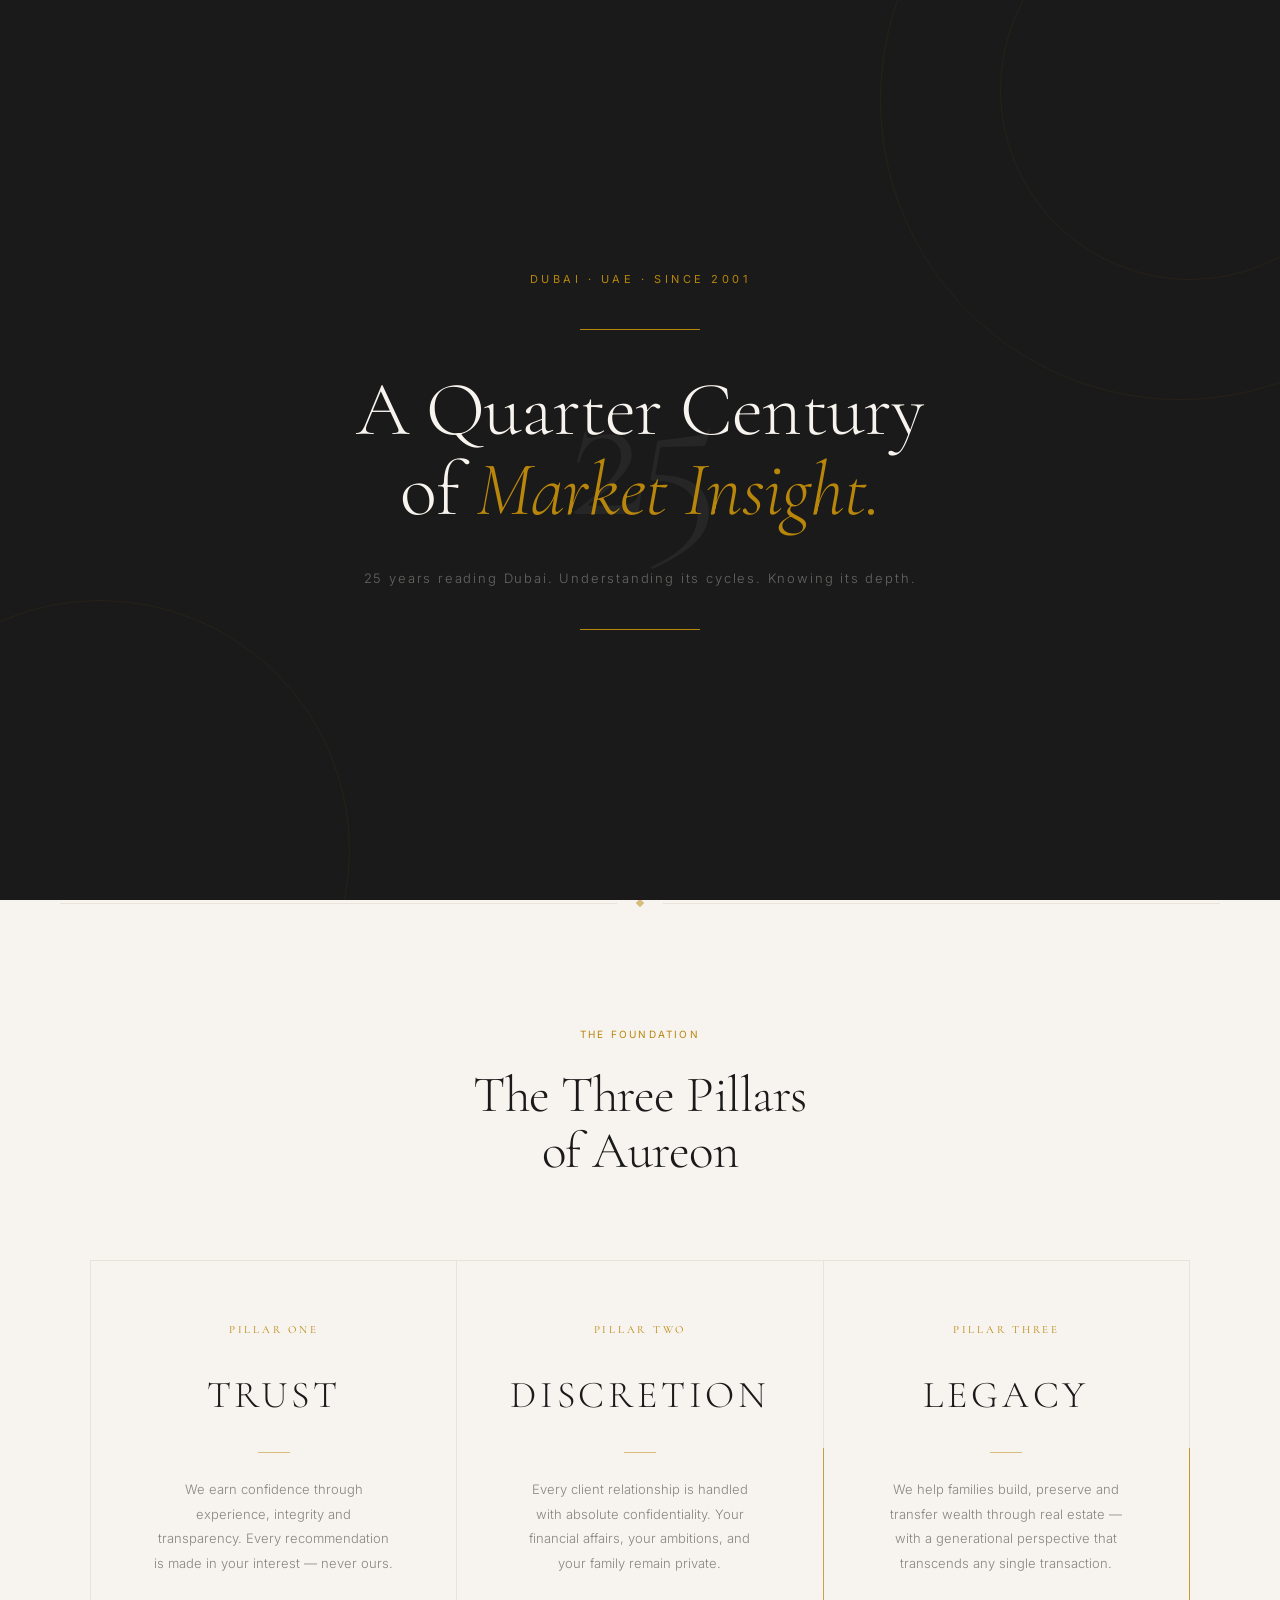
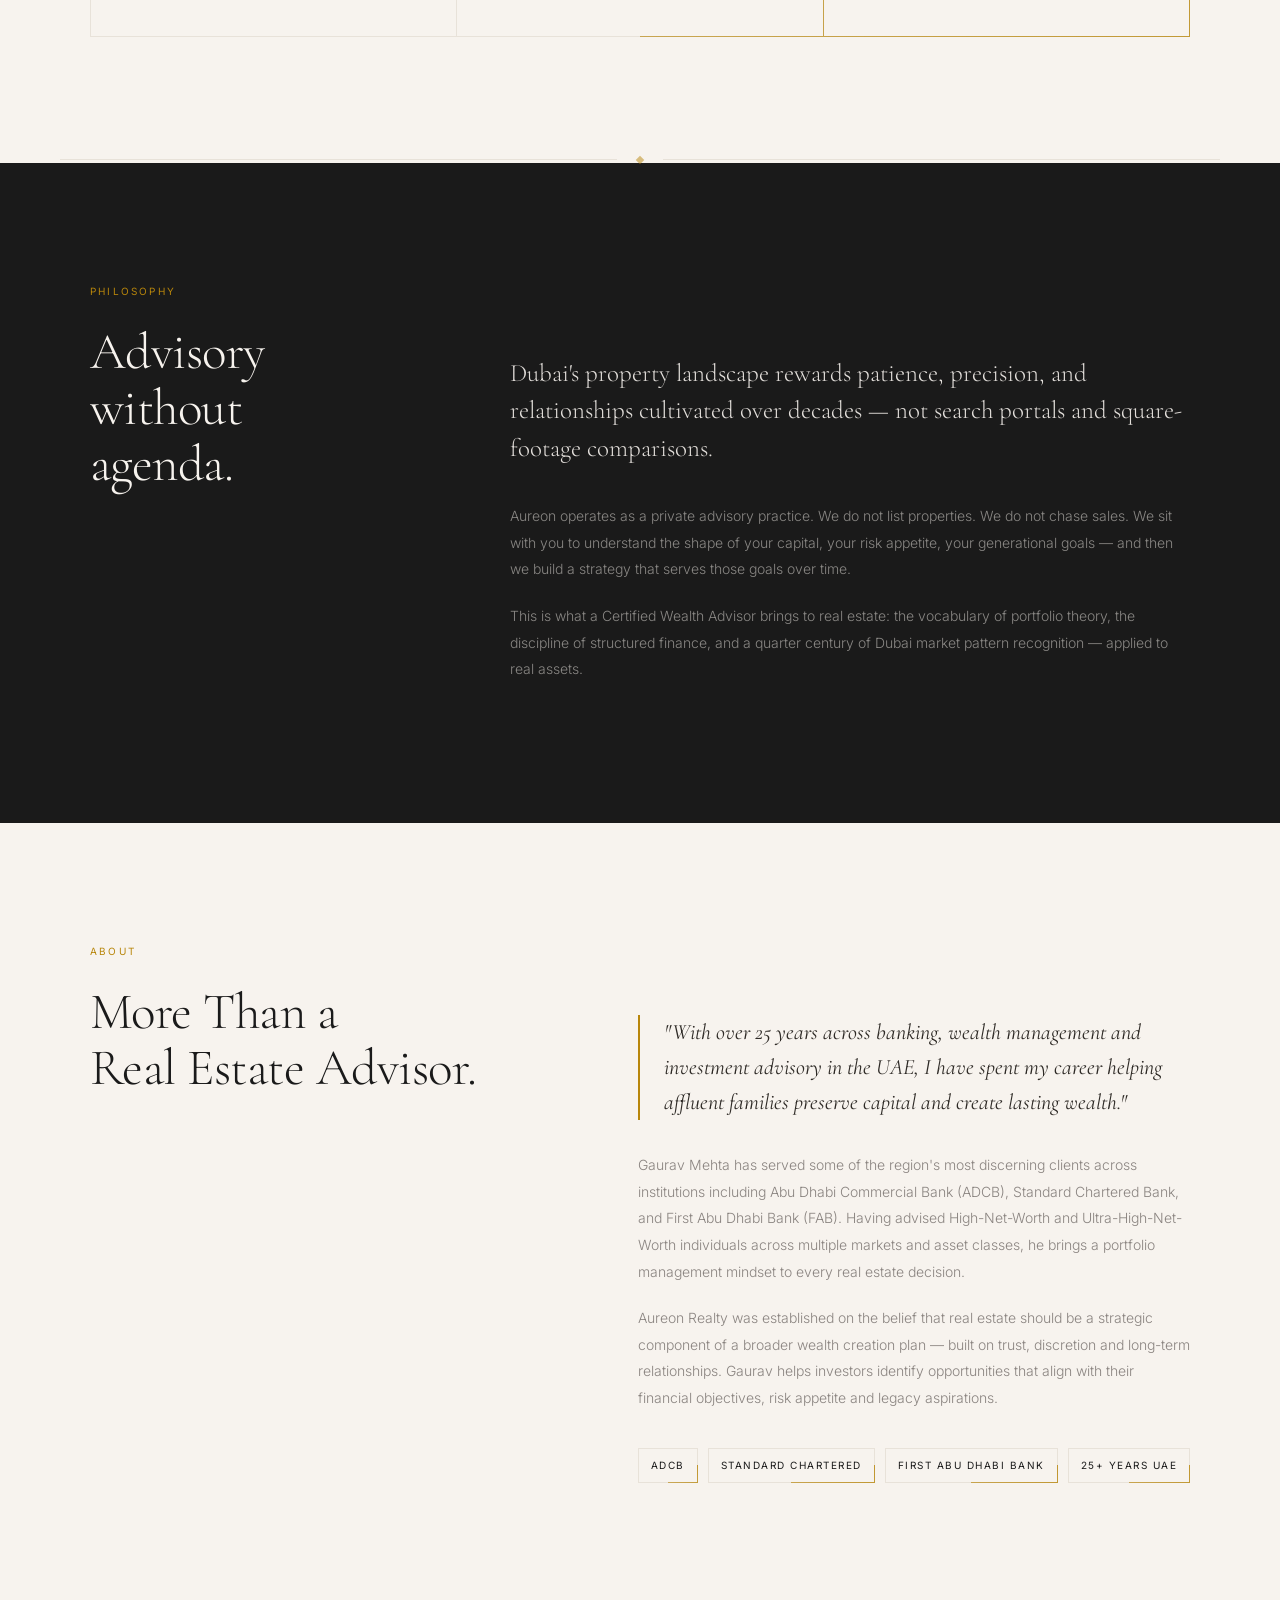
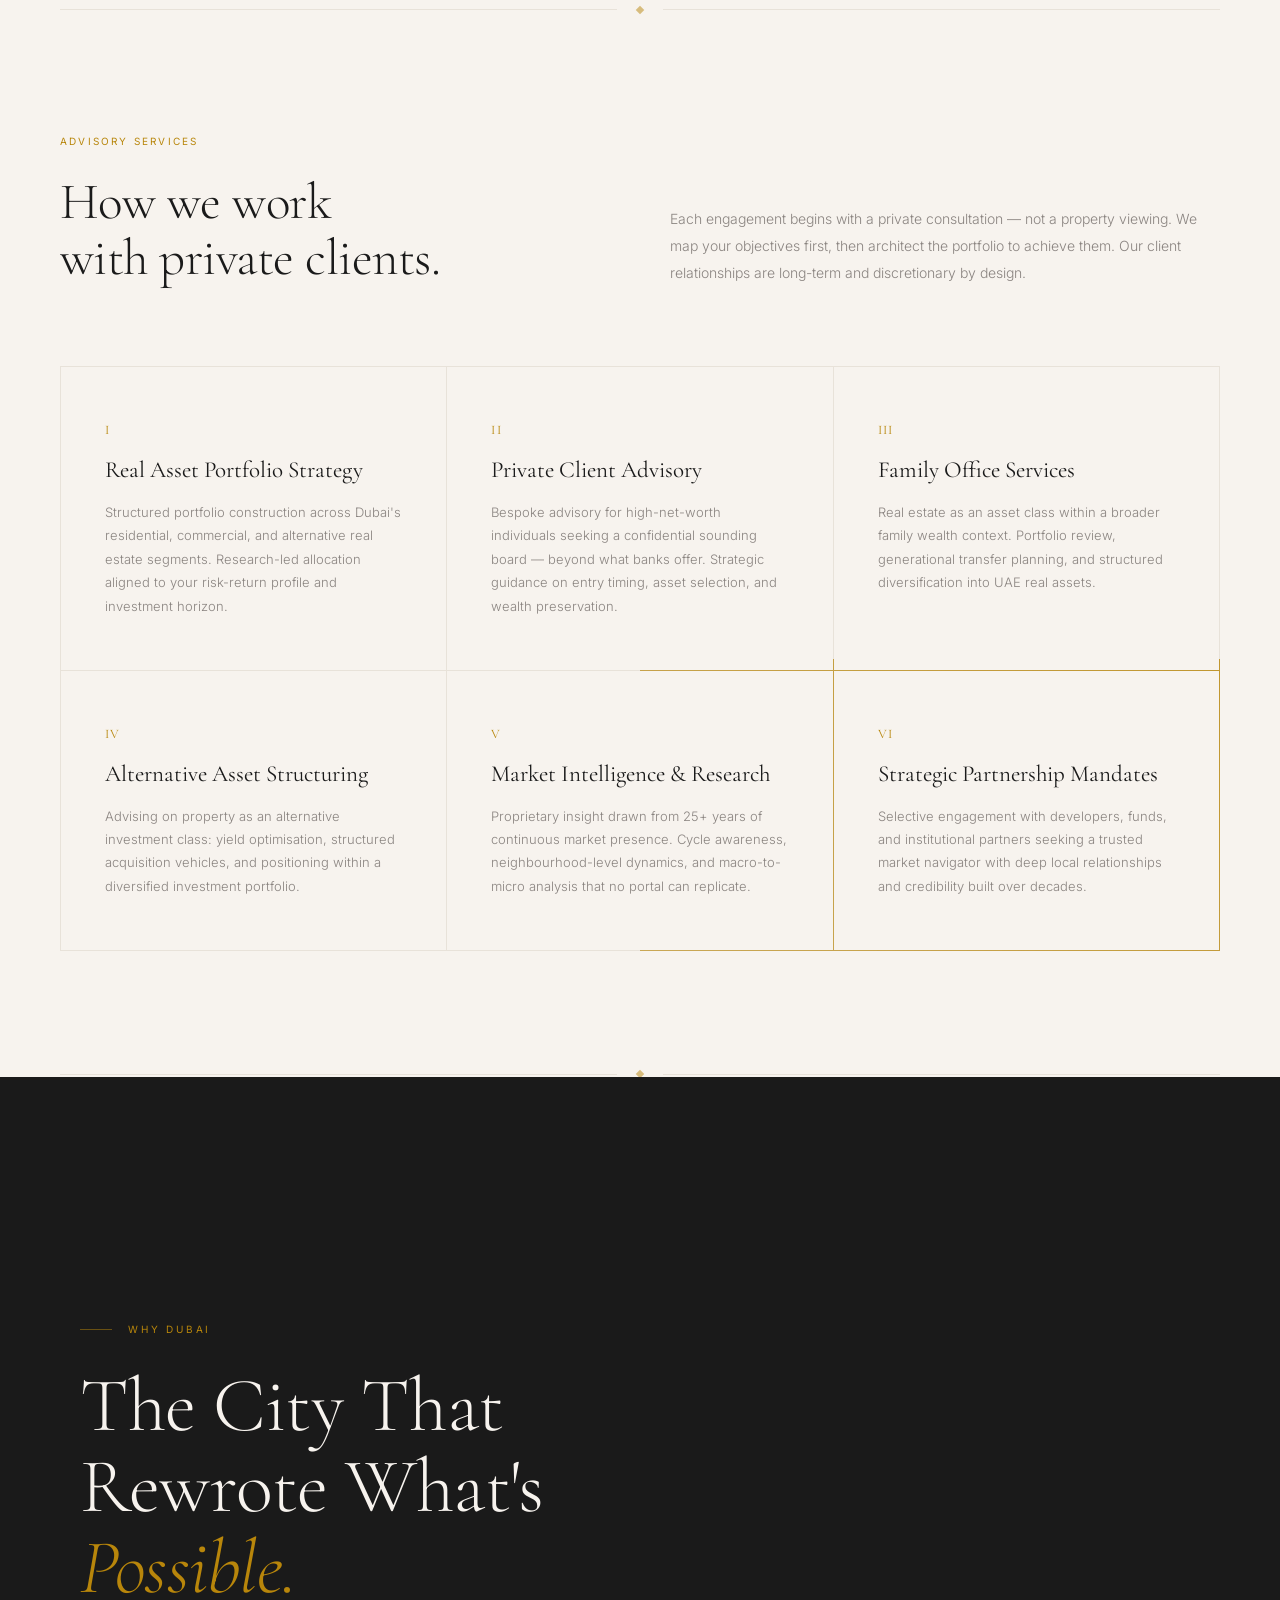
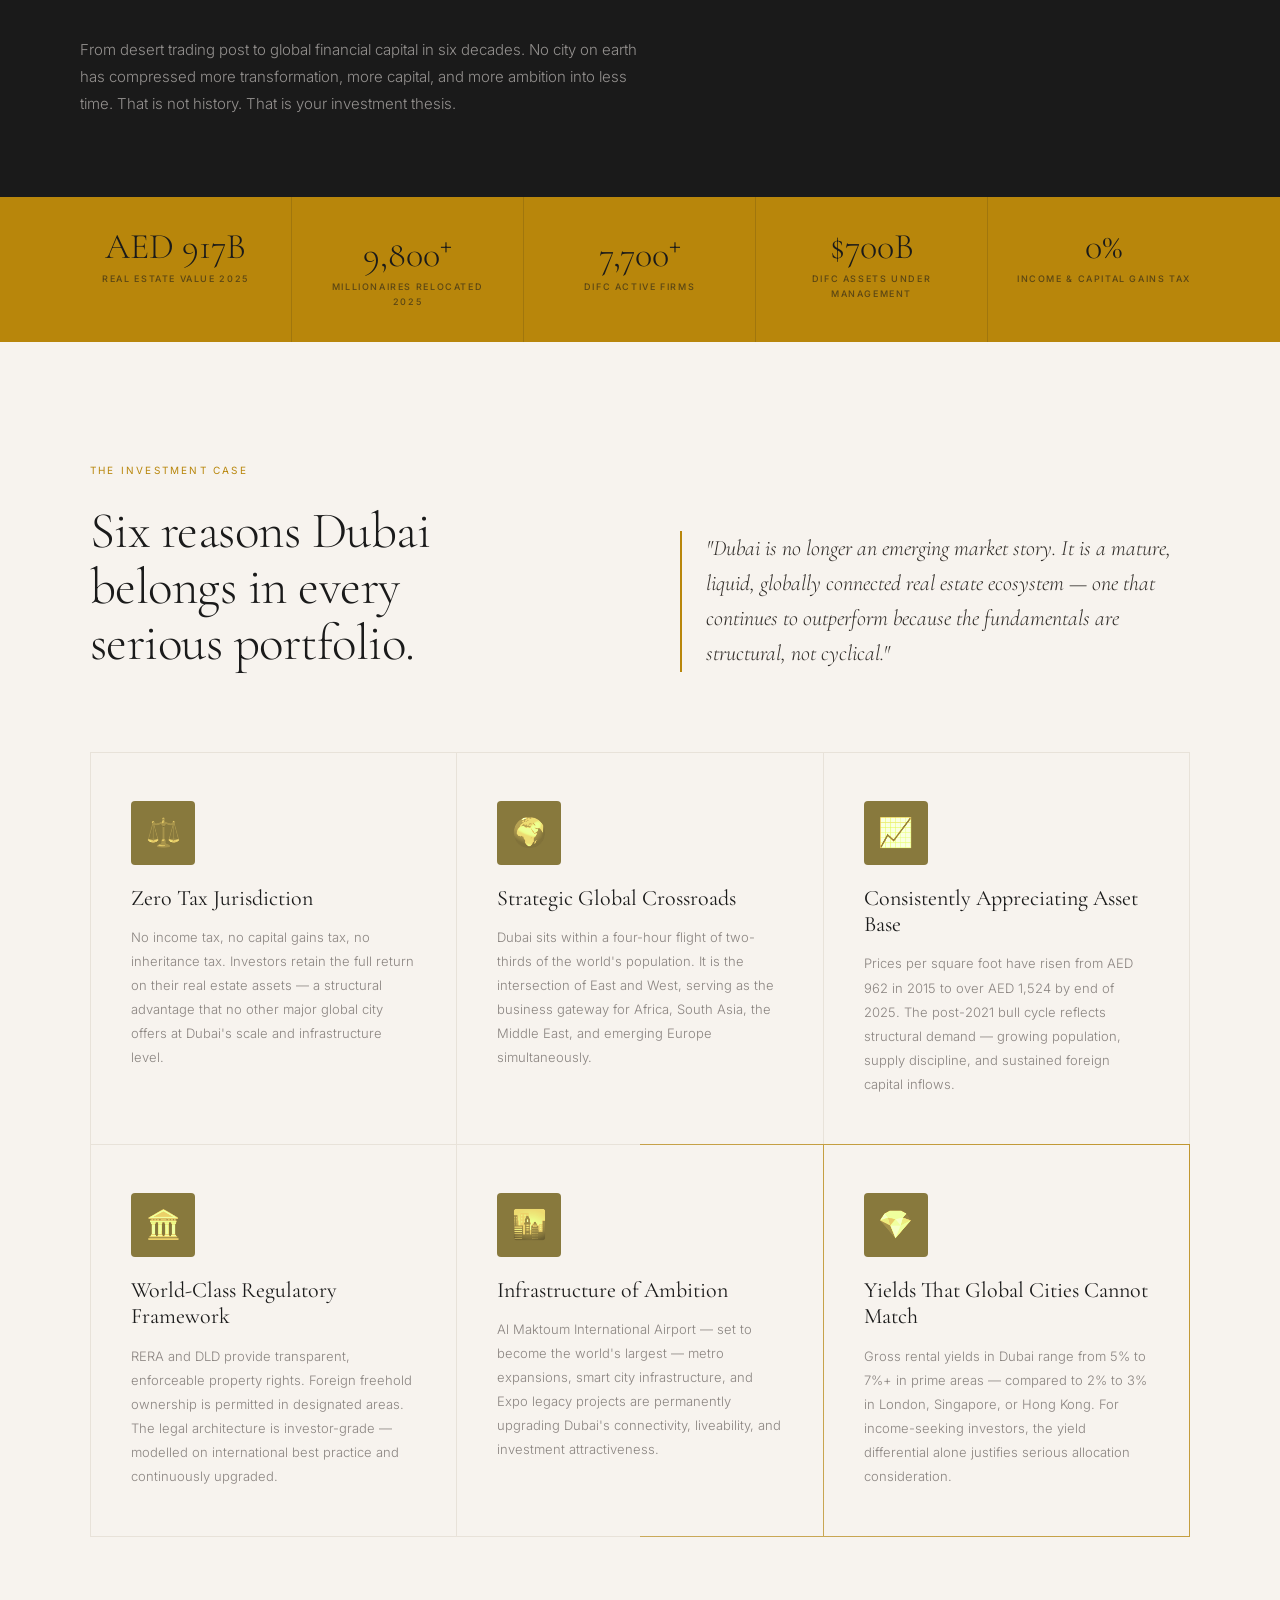
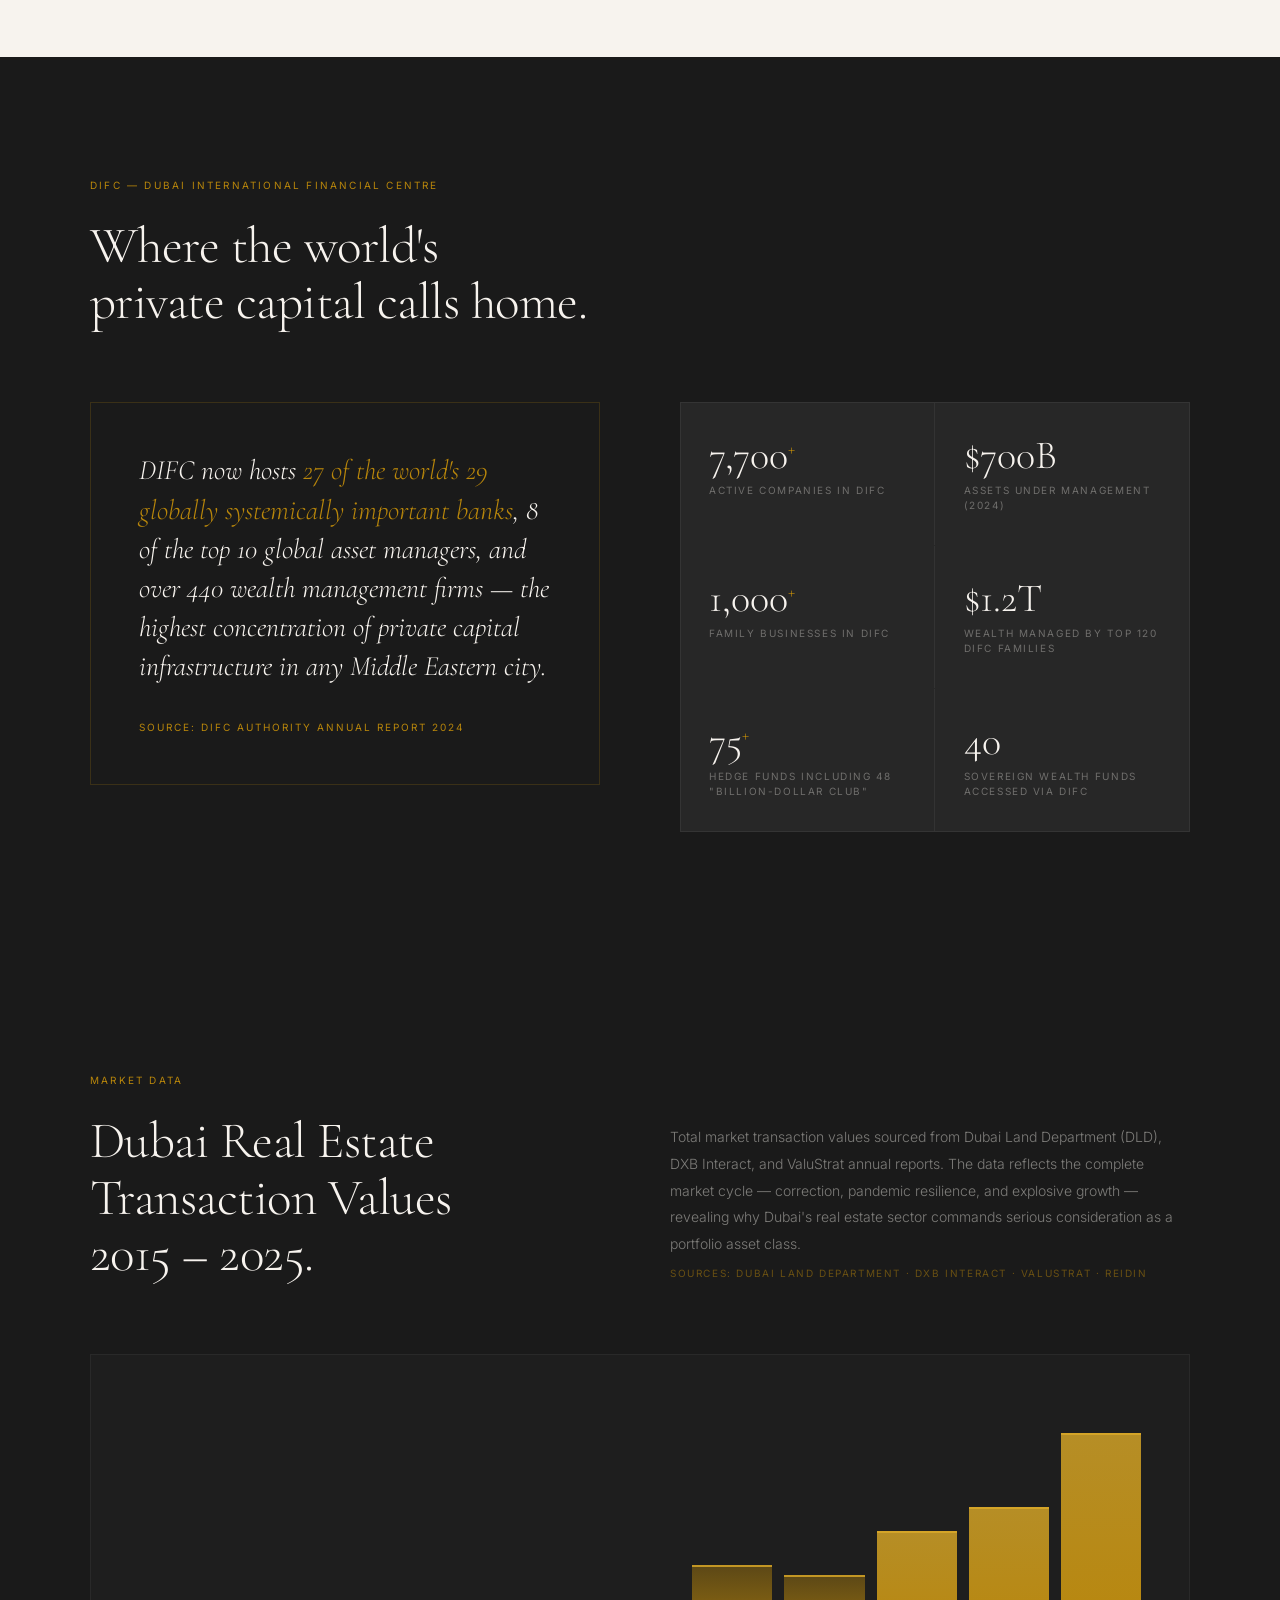
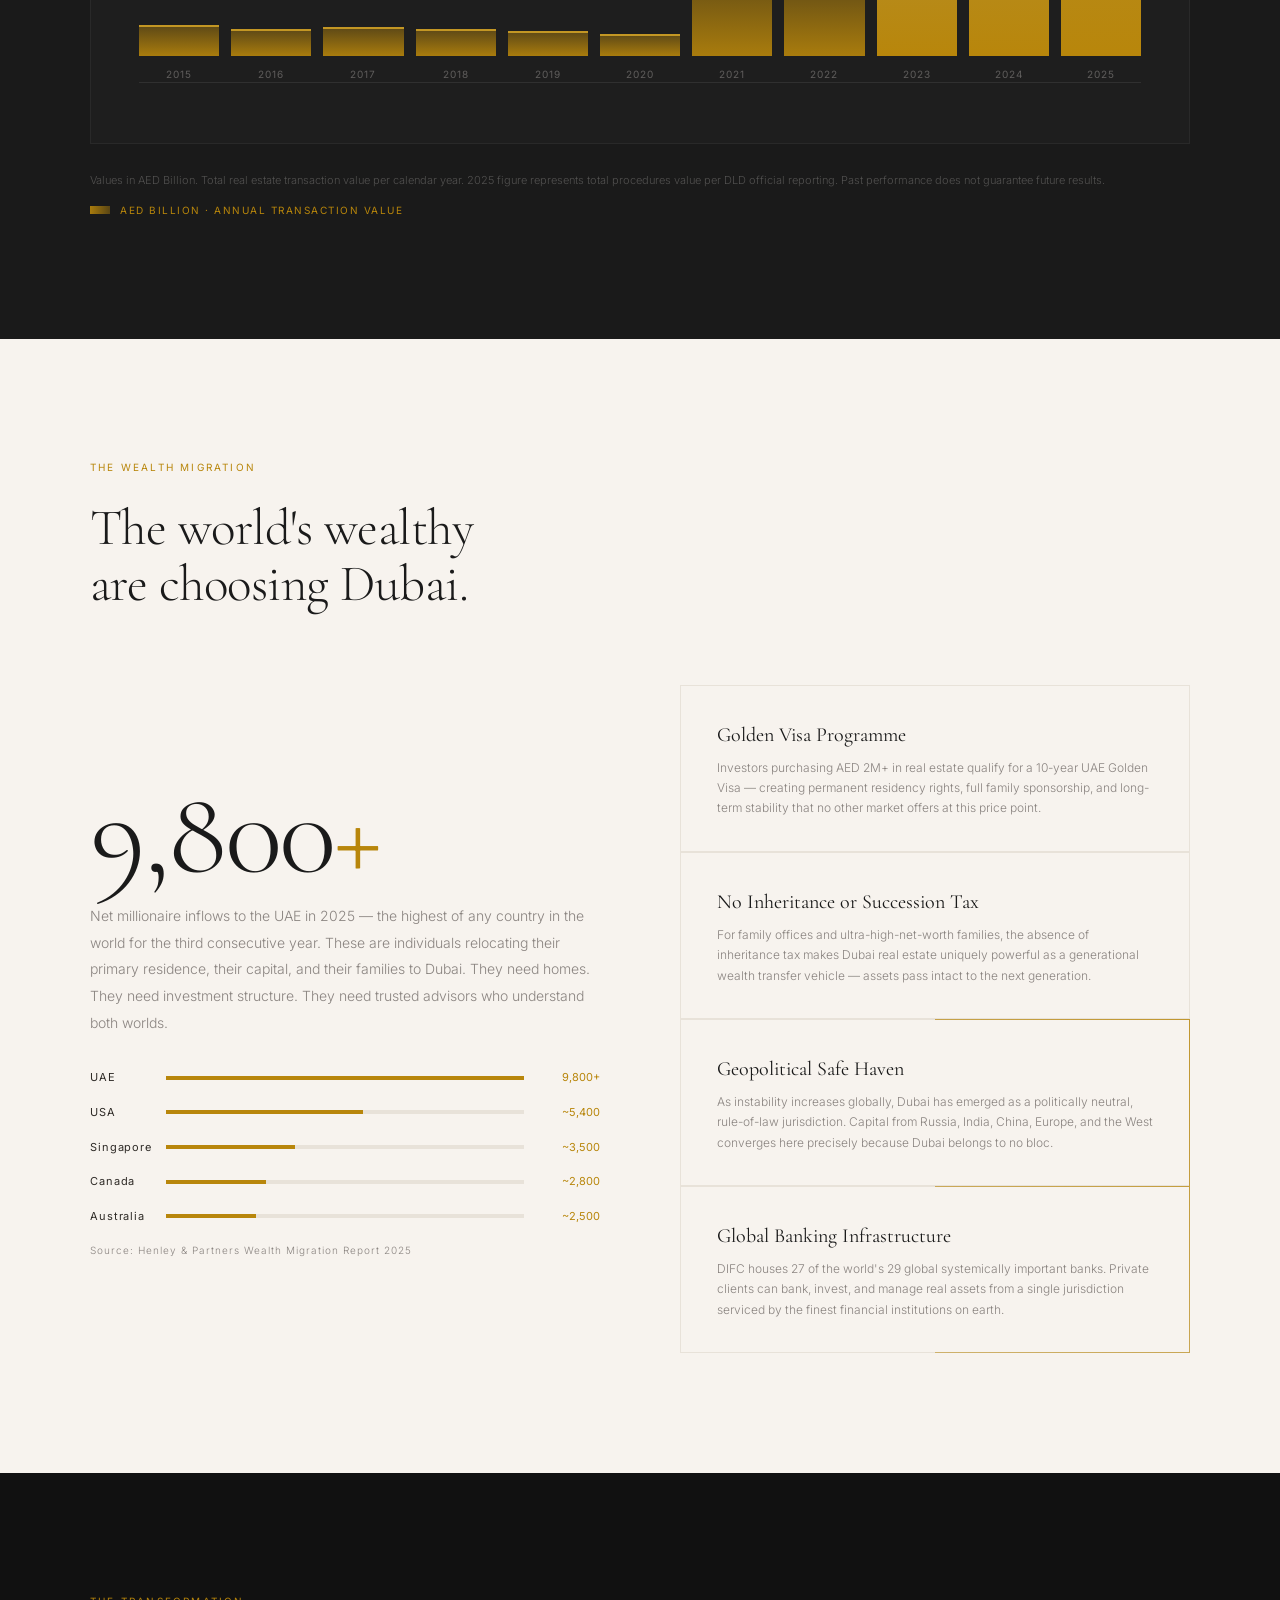
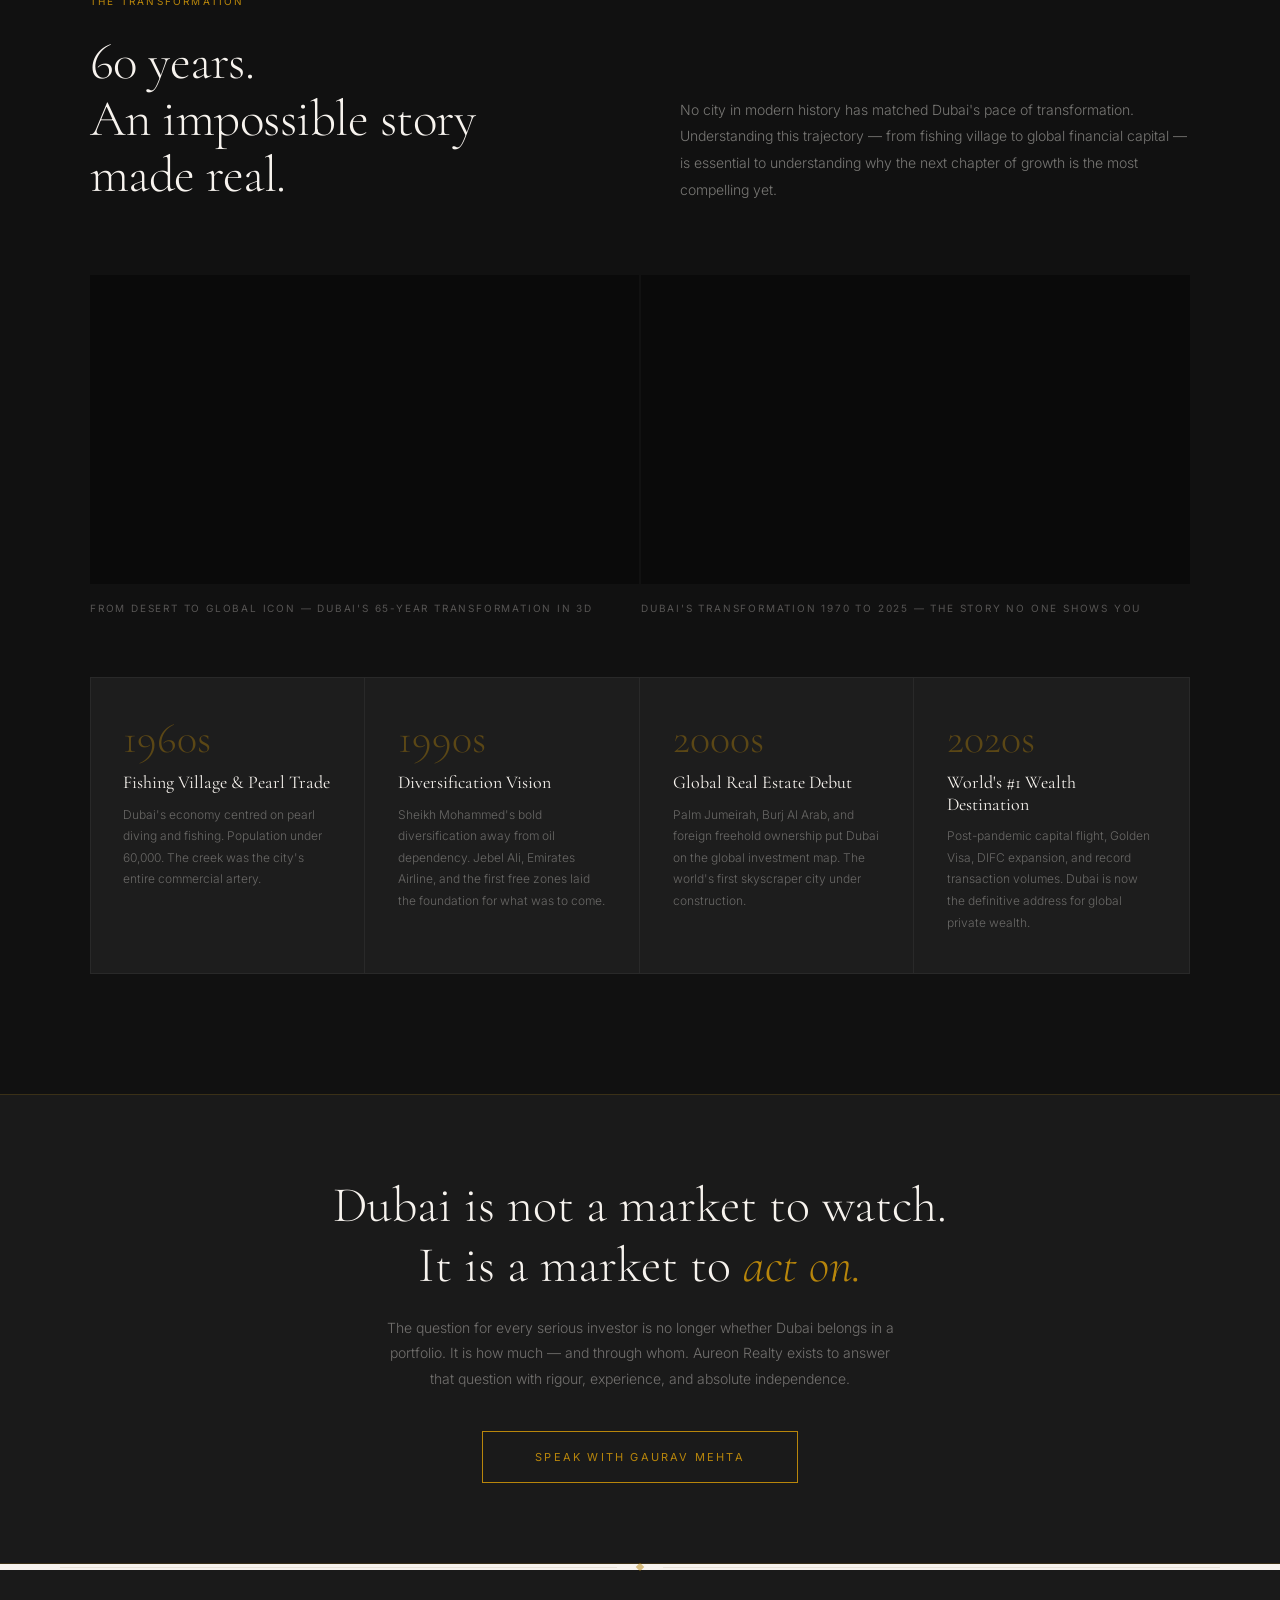
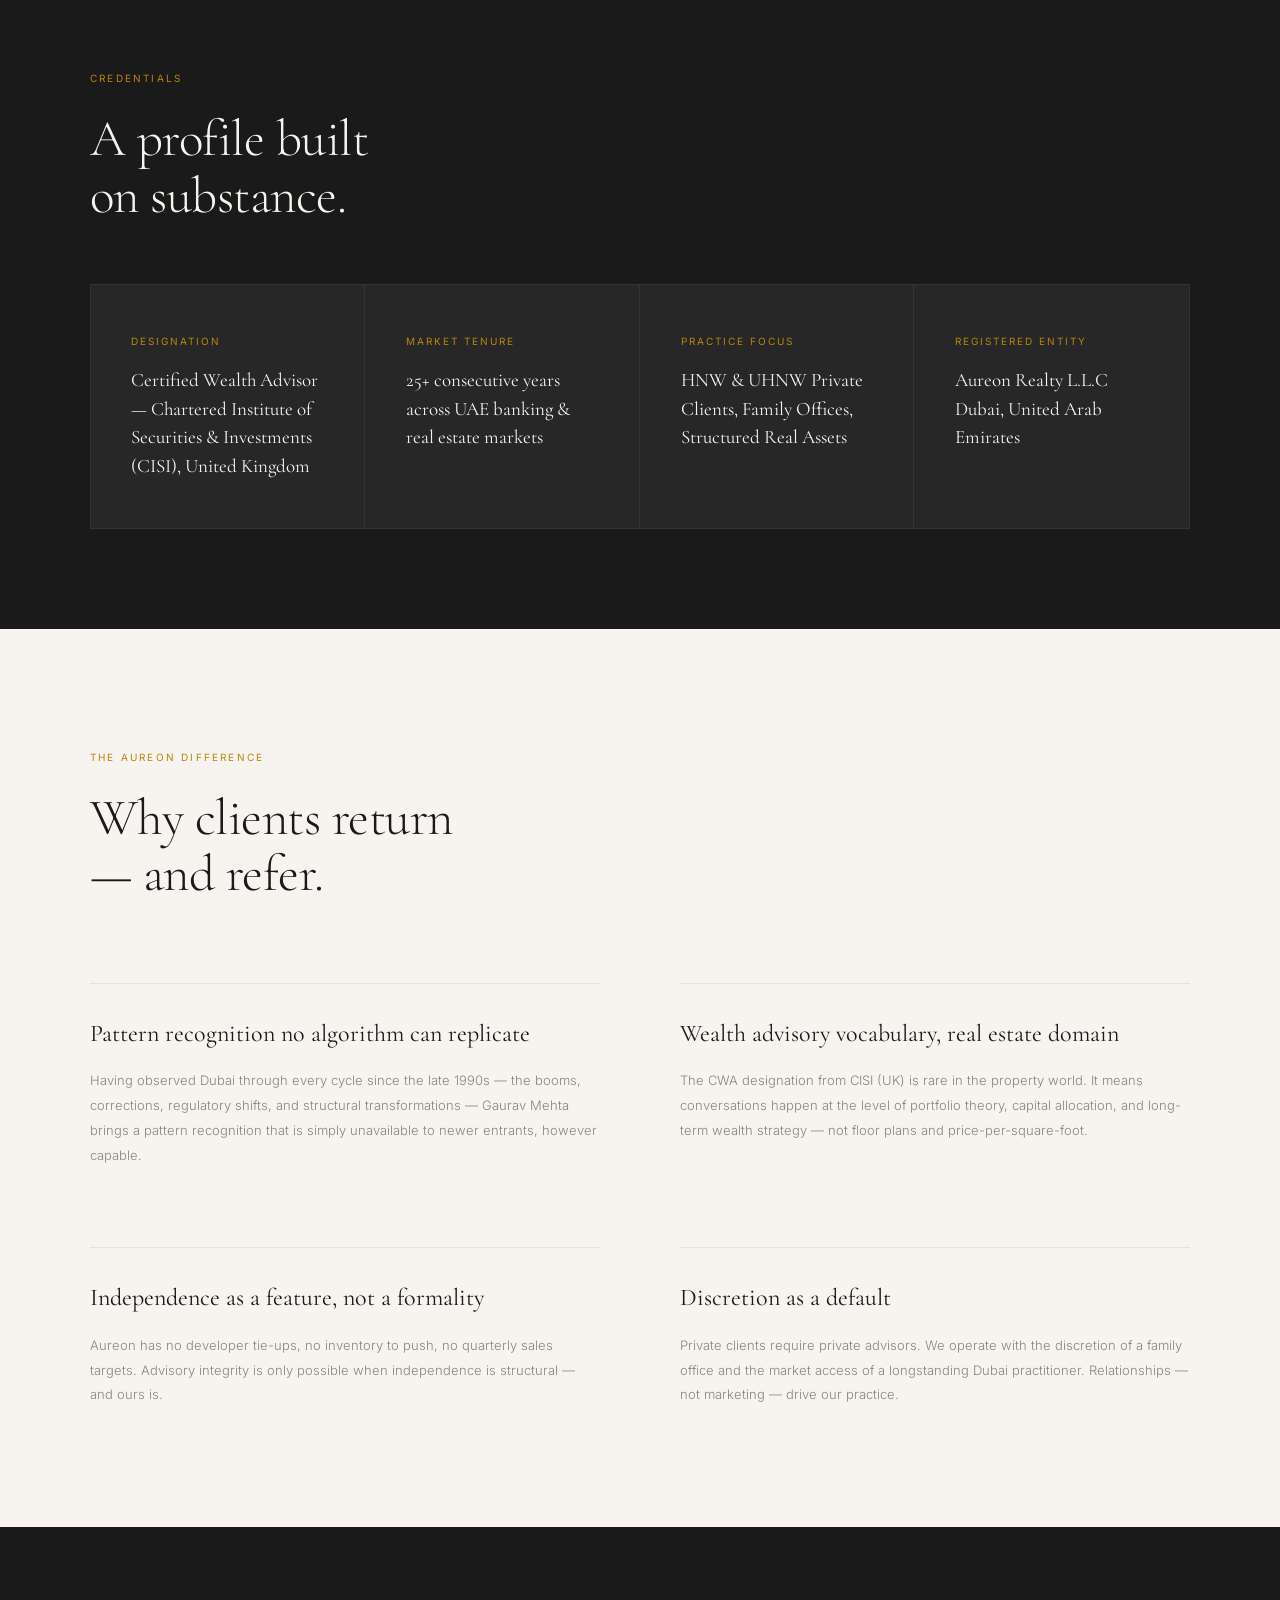
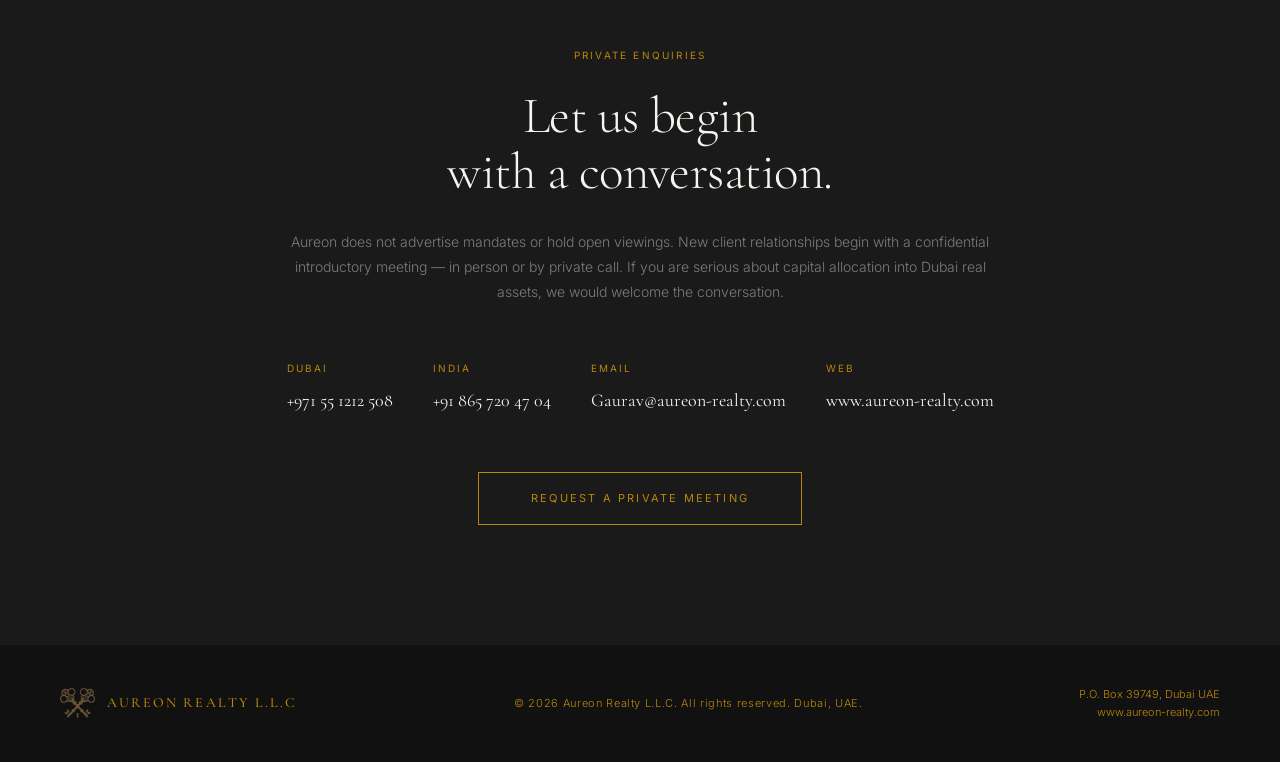
==== commit df2a5bda: "Add new dynamic animation and image processing scripts" ====
--- a/index.html
+++ b/index.html
@@ -65,7 +65,7 @@
   .pillar-word.visible { opacity: 1; transform: translateY(0); }
   .pillar-word.visible::after { width: 100%; }
   .s4-merge { position: absolute; top: 50%; left: 50%; transform: translate(-50%, -50%) scale(0.94); display: flex; flex-direction: column; align-items: center; opacity: 0; transition: opacity 1s ease, transform 1s ease; width: 100%; }
-  .s4-merge.visible { opacity: 1; transform: translate(-50%, -50%) scale(1); }
+  .s4-merge.visible { opacity: 1; transform: translate(-50%, -50%) scale(1); transition: opacity 0s, transform 1s ease; }
   .s4-logo-img { width: 100px; height: auto; margin-bottom: 20px; filter: brightness(0) saturate(100%) invert(55%) sepia(50%) saturate(400%) hue-rotate(30deg) brightness(90%); }
   .s4-brand { font-family: "Cormorant Garamond", serif; font-size: clamp(22px, 4vw, 44px); font-weight: 400; letter-spacing: 0.3em; color: var(--off-white); text-transform: uppercase; margin-bottom: 10px; text-align: center; }
   .s4-tagline { font-size: 11px; letter-spacing: 0.28em; text-transform: uppercase; color: var(--gold); font-weight: 400; text-align: center; }
@@ -213,15 +213,33 @@
   .footer-copy { font-size: 11px; color: rgba(247,243,238,0.18); letter-spacing: 0.06em; }
   .footer-address { font-size: 11px; color: rgba(247,243,238,0.18); text-align: right; line-height: 1.7; }
 
-  /* â•â•â•â• ANIMATIONS â•â•â•â• */
+  /* ════ ANIMATIONS ════ */
   .fade-up { opacity: 0; transform: translateY(24px); transition: opacity 0.7s ease, transform 0.7s ease; }
   .fade-up.visible { opacity: 1; transform: translateY(0); }
 
-  /* â•â•â•â•â•â•â•â•â•â•â•â•â•â•â•â•â•â•â•â•â•â•â•â•â•â•â•â•â•â•â•â•â•â•â•â•â•â•â•â•â•â•â•â•
+  @keyframes keyFlyLeft {
+    0% { transform: translateX(-150px) translateY(-80px) rotate(-45deg); opacity: 0; }
+    30% { opacity: 1; }
+    100% { transform: translateX(0) translateY(0) rotate(0deg); opacity: 1; }
+  }
+  @keyframes keyFlyRight {
+    0% { transform: translateX(150px) translateY(80px) rotate(45deg); opacity: 0; }
+    30% { opacity: 1; }
+    100% { transform: translateX(0) translateY(0) rotate(0deg); opacity: 1; }
+  }
+  @keyframes textRevealUp {
+    0% { opacity: 0; transform: translateY(20px); }
+    100% { opacity: 1; transform: translateY(0); }
+  }
+  .s4-merge.visible .key-left { animation: keyFlyLeft 1.2s cubic-bezier(0.25, 1, 0.5, 1) forwards; }
+  .s4-merge.visible .key-right { animation: keyFlyRight 1.2s cubic-bezier(0.25, 1, 0.5, 1) forwards; }
+  .s4-merge.visible .s4-text-reveal { opacity: 0; animation: textRevealUp 1s ease 1s forwards; }
+
+  /* ═══════════════════════════════════════════════════════════════════════════
      DUBAI INVESTMENT HUB — NEW SECTION STYLES
-  â•â•â•â•â•â•â•â•â•â•â•â•â•â•â•â•â•â•â•â•â•â•â•â•â•â•â•â•â•â•â•â•â•â•â•â•â•â•â•â•â•â•â•â• */
-
-  /* â”€â”€ Hero Banner â”€â”€ */
+  ═══════════════════════════════════════════════════════════════════════════ */
+
+  /* ── Hero Banner ── */
   .dubai-hero {
     position: relative;
     min-height: 80vh;
@@ -838,7 +856,7 @@
 
   <div class="intro-slide" id="slide-1">
     <div class="s1-number">25</div>
-    <div class="s1-eyebrow" id="s1-eyebrow">Dubai · UAE · Since 1999</div>
+    <div class="s1-eyebrow" id="s1-eyebrow">Dubai · UAE · Since 2001</div>
     <div class="slide-rule" id="s1-rule-top" style="margin-bottom:40px;"></div>
     <h2 class="s1-headline" id="s1-headline">A Quarter Century<br>of <em>Market Insight.</em></h2>
     <p class="s1-sub" id="s1-sub">25 years reading Dubai. Understanding its cycles. Knowing its depth.</p>
@@ -866,9 +884,14 @@
       <div class="pillar-word" id="pw-leg">LEGACY</div>
     </div>
     <div class="s4-merge" id="s4-merge">
-      <img src="golden_keys.png" class="s4-logo-img" alt="Golden Keys" style="width: 250px; height: auto; filter: none;">
-      <div class="s4-brand">Aureon Realty</div>
-      <div class="s4-tagline">Where Wealth Meets Wisdom</div>
+      <div class="keys-container" style="position: relative; width: 250px; height: 180px; margin: 0 auto 20px auto; display: flex; align-items: center; justify-content: center;">
+        <img src="key1.png" class="key-left" alt="Key 1" style="position: absolute; top: 0; left: 0; width: 100%; height: auto; opacity: 0;">
+        <img src="key2.png" class="key-right" alt="Key 2" style="position: absolute; top: 0; left: 0; width: 100%; height: auto; opacity: 0;">
+      </div>
+      <div class="s4-text-reveal" style="opacity: 0;">
+        <div class="s4-brand">Aureon Realty</div>
+        <div class="s4-tagline">Where Wealth Meets Wisdom</div>
+      </div>
     </div>
   </div>
 </div>
@@ -895,7 +918,7 @@
 <!-- â•â•â•â• HERO â•â•â•â• -->
 <section class="hero" style="padding:0; padding-top:88px;">
   <div class="hero-left">
-    <div class="hero-eyebrow">Quarter century of market insight</div>
+    <div class="hero-eyebrow">Quarter century of market insight - Since 2001</div>
     <h1 class="hero-headline">A Portfolio<br>Manager's Approach<br>to <em>Real Estate<br>Investing.</em></h1>
     <div class="hero-rule"></div>
     <p class="hero-sub">Where private capital meets deep market intelligence. Structuring real asset portfolios for high-net-worth individuals, family offices, and institutional investors across Dubai's most significant property landscape.</p>
@@ -903,7 +926,7 @@
   <div class="hero-right">
     <div class="stat-grid animated-grid">
       <div class="stat-cell"><div class="stat-number">25<sup>+</sup></div><div class="stat-label">Years in UAE Markets</div></div>
-      <div class="stat-cell"><div class="stat-number" style="font-size: 24px; padding-top: 8px;">Certified Wealth Advisor</div><div class="stat-label">CISI, UK</div></div>
+      <div class="stat-cell"><div class="stat-number">CWA</div><div class="stat-label">Certified Wealth Advisor</div></div>
       <div class="stat-cell"><div class="stat-number">HNW</div><div class="stat-label">Private Client Focus</div></div>
       <div class="stat-cell"><div class="stat-number">UAE</div><div class="stat-label">Market Intelligence</div></div>
     </div>
@@ -911,7 +934,7 @@
     <div class="hero-name-block">
       <div class="hero-avatar"><span class="monogram">GM</span></div>
       <div>
-        <div class="hero-name">Gaurav Mehta, Certified Wealth Advisor - CISI, UK</div>
+        <div class="hero-name">Gaurav Mehta</div>
         <div class="hero-title-small">Founder &amp; Principal Advisor<br>Aureon Realty L.L.C, Dubai</div>
       </div>
     </div>
@@ -1371,7 +1394,7 @@
   var pillarsOut = t + 4400;
   setTimeout(function(){ var s = document.getElementById("s4-pillars"); s.style.transition = "opacity 0.8s ease, transform 0.8s ease"; s.style.opacity = "0"; s.style.transform = "scale(0.92)"; }, pillarsOut);
   setTimeout(function(){ document.getElementById("s4-pillars").style.display = "none"; addClass("s4-merge","visible"); }, pillarsOut+900);
-  var overlayOut = pillarsOut + 3200;
+  var overlayOut = pillarsOut + 5000;
   setTimeout(function(){ overlay.style.transition = "opacity 1s ease"; overlay.style.opacity = "0"; overlay.style.pointerEvents = "none"; }, overlayOut);
   setTimeout(function(){ overlay.style.display = "none"; }, overlayOut+1100);
 })();
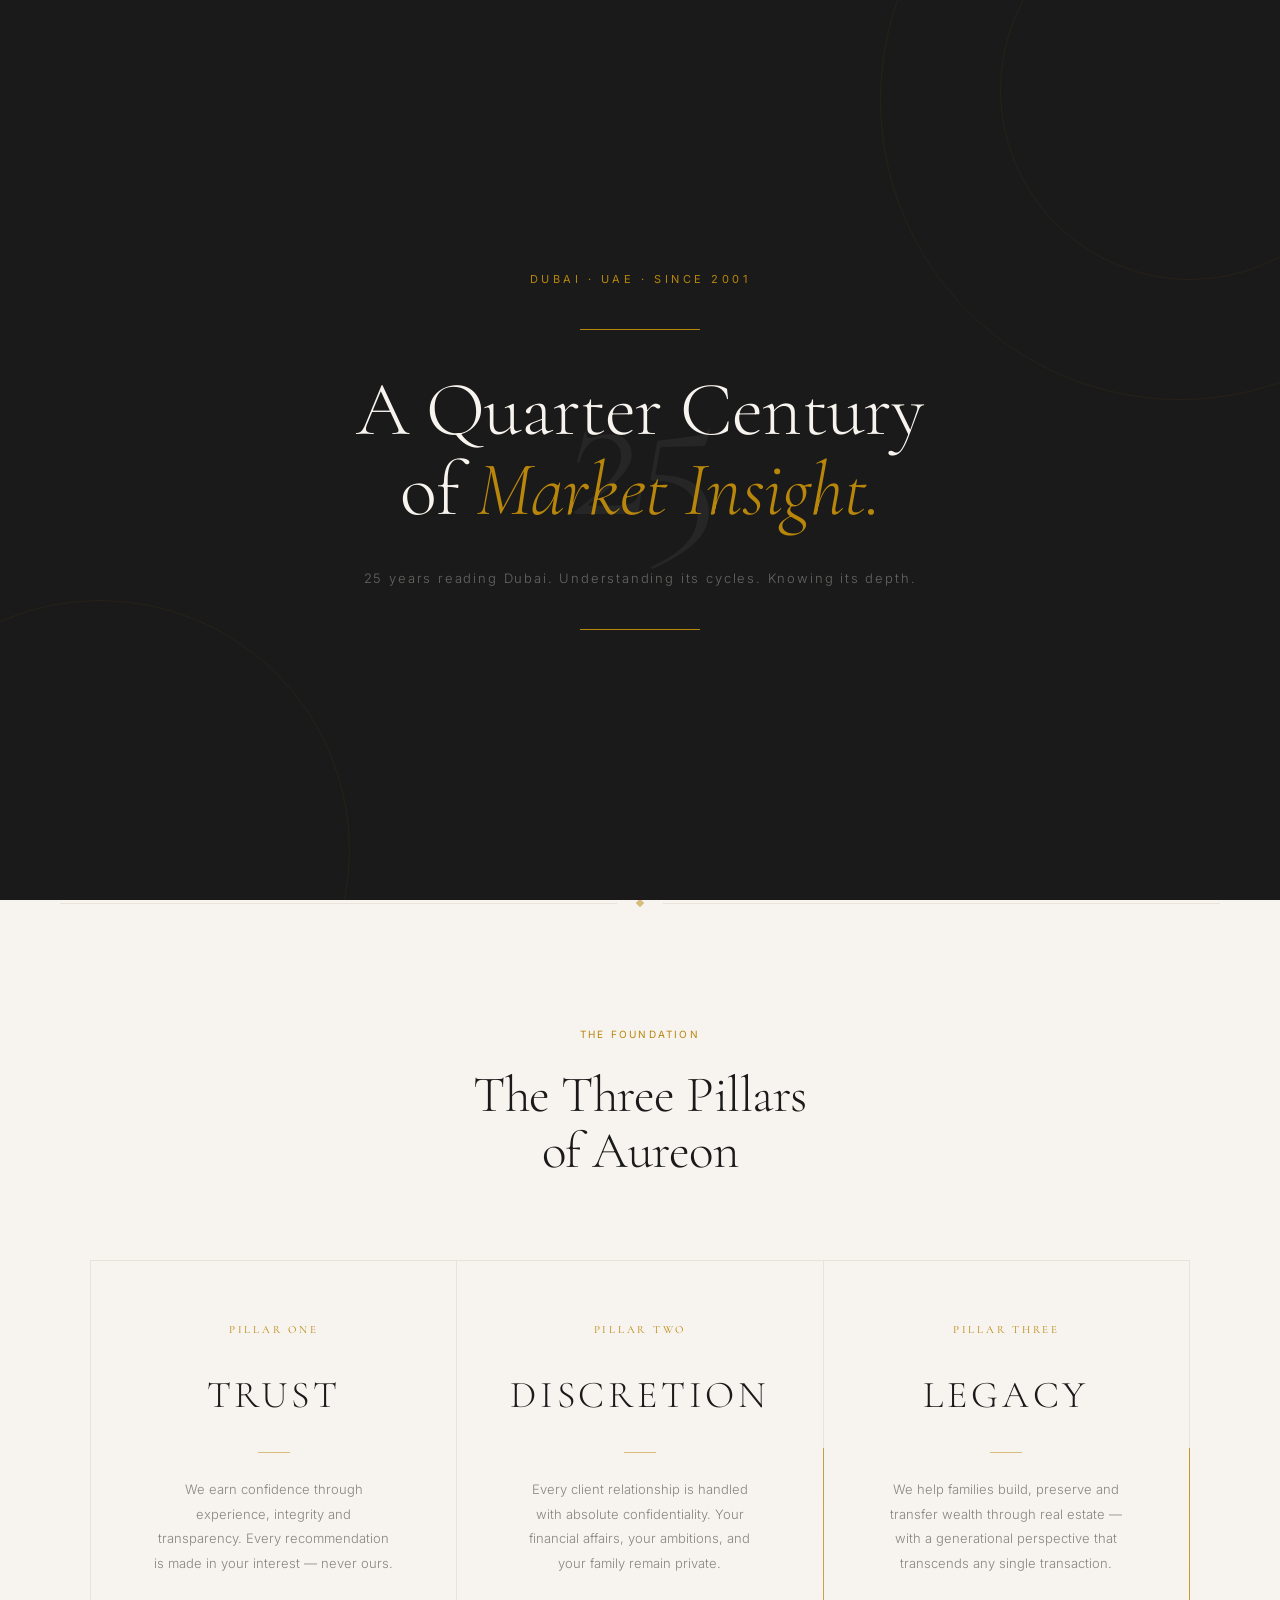
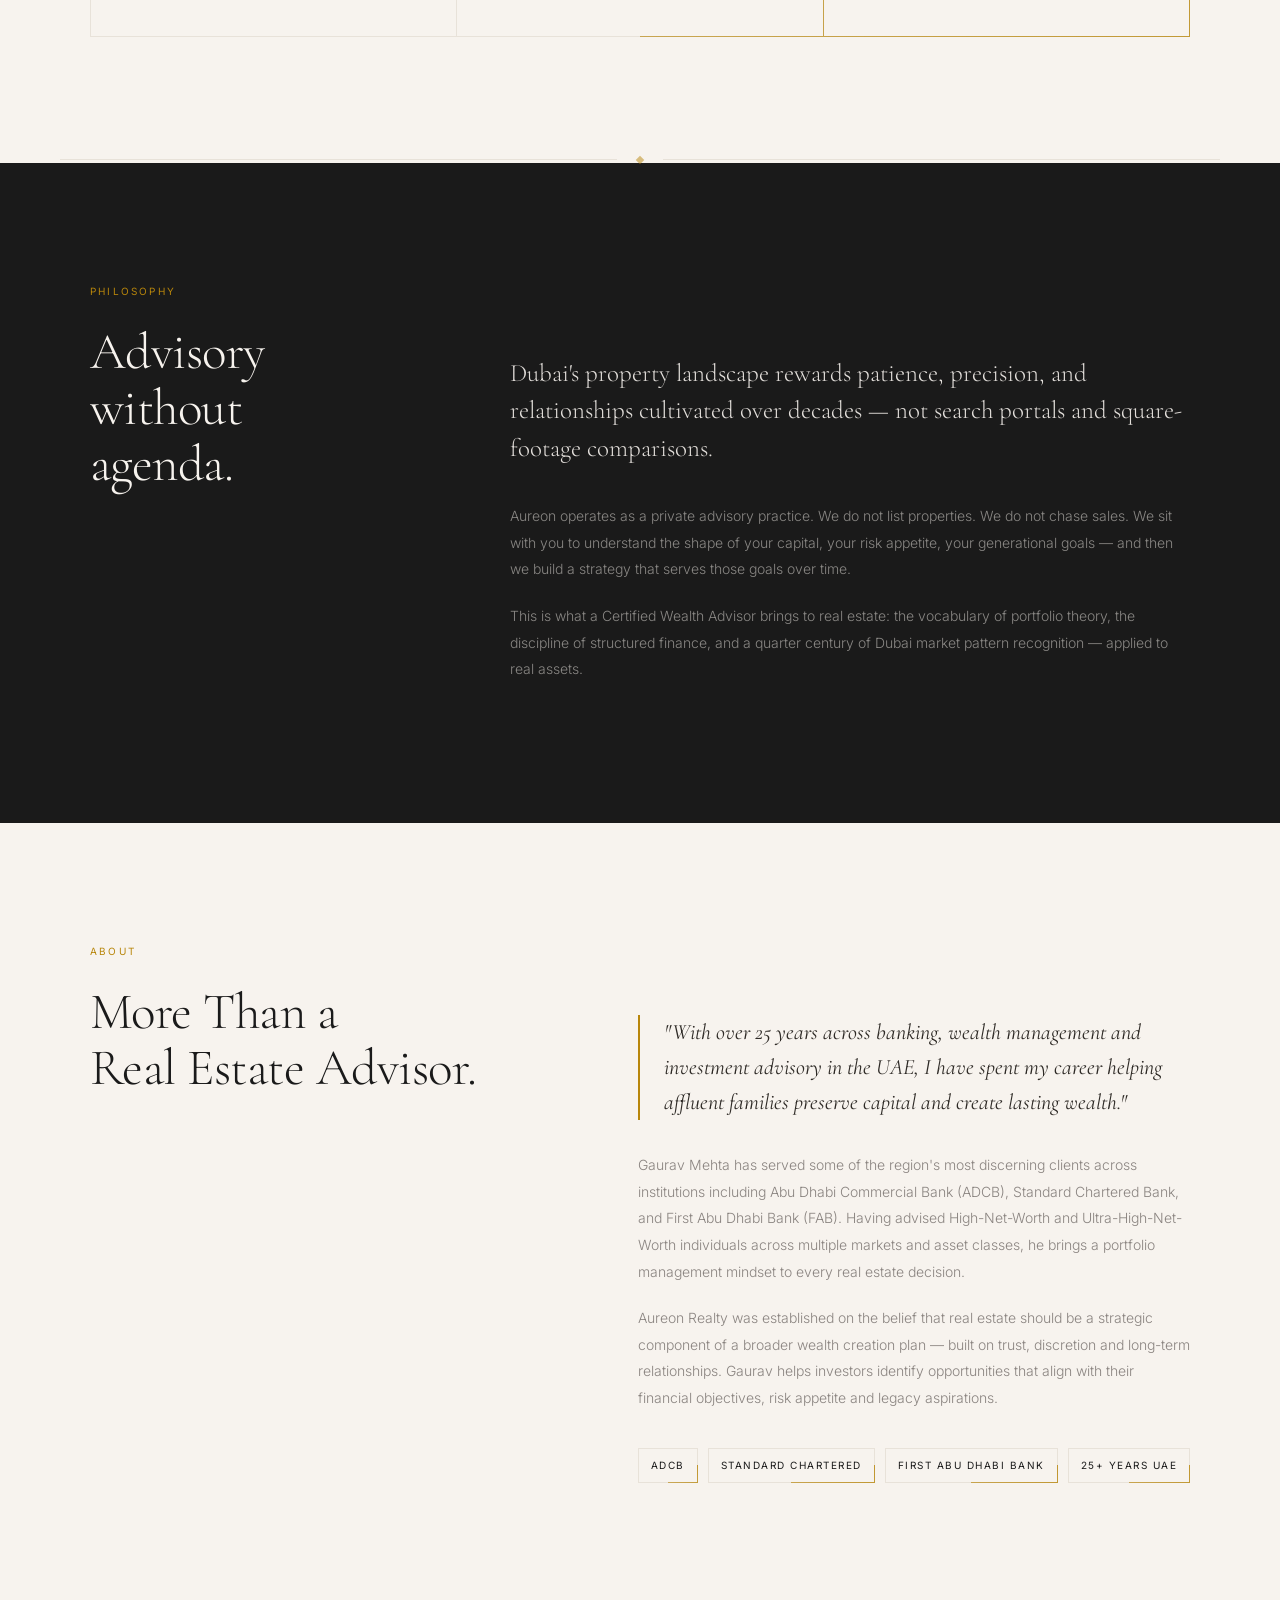
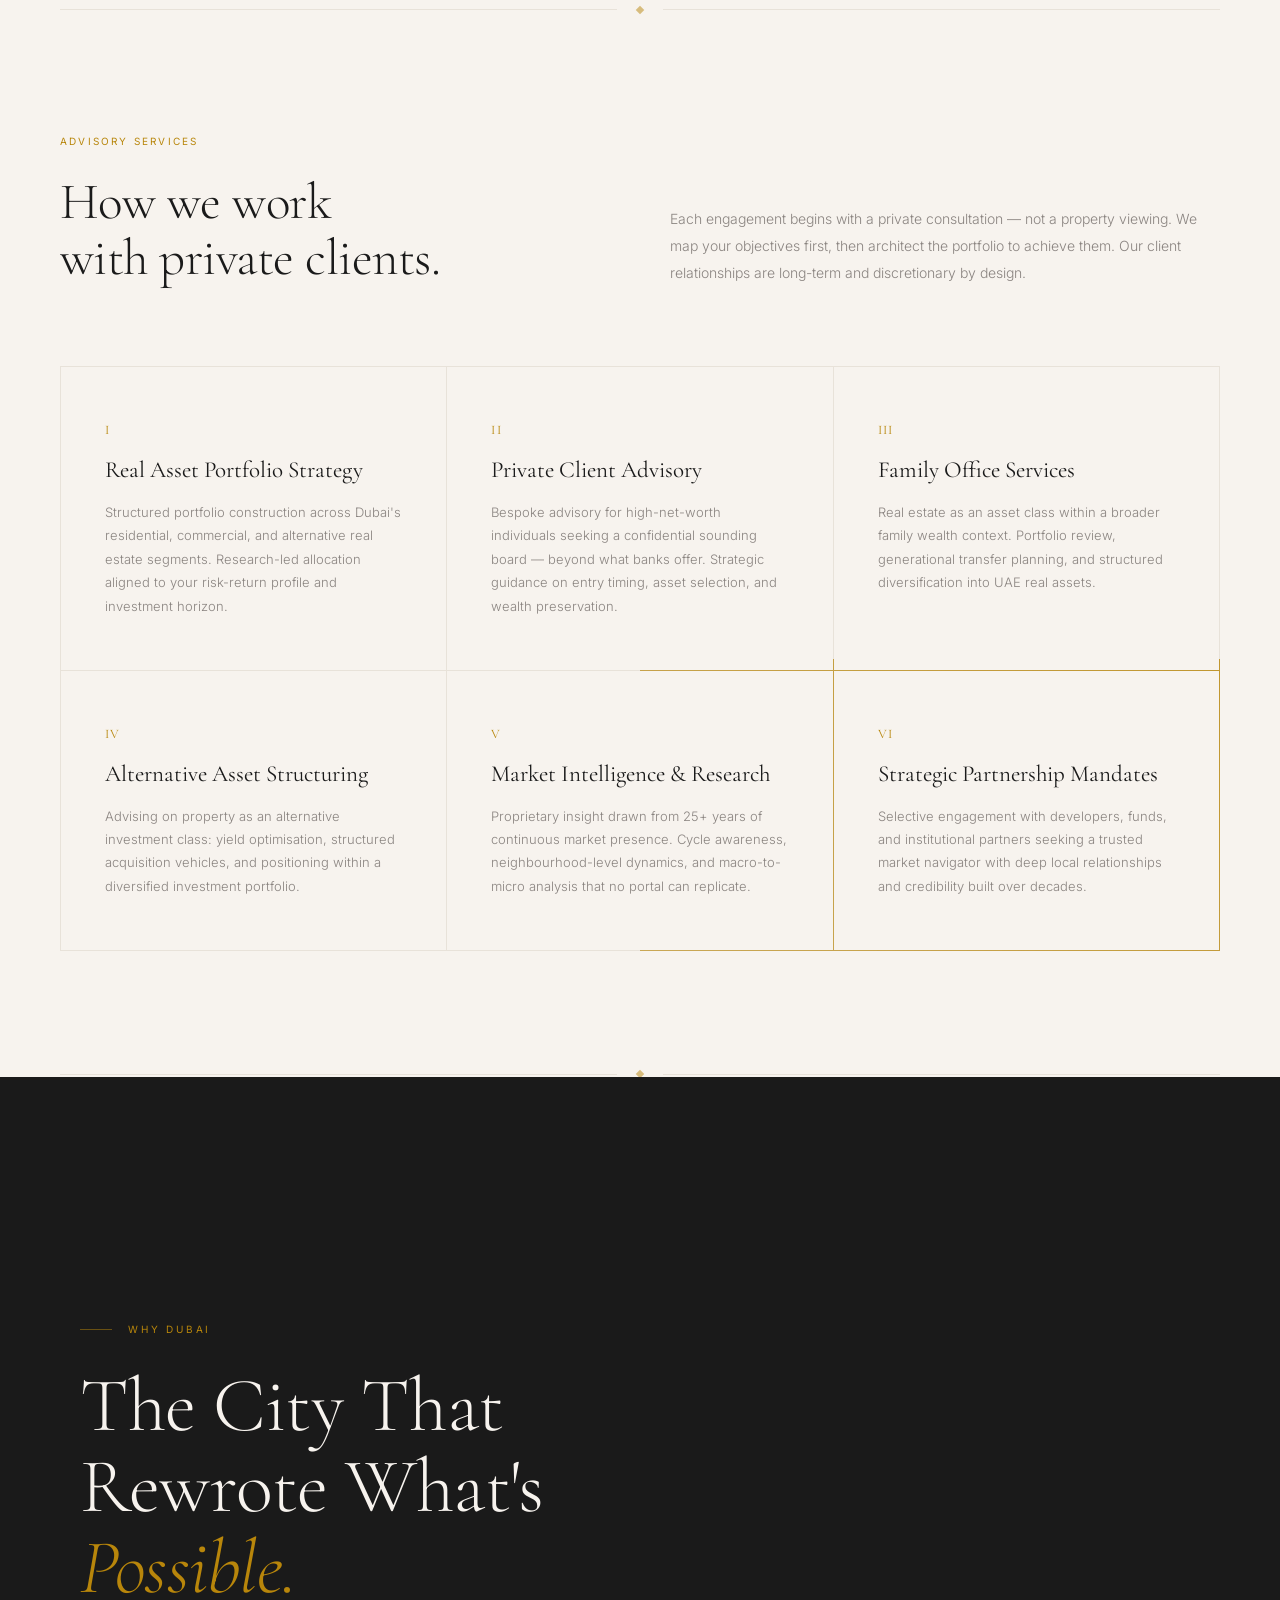
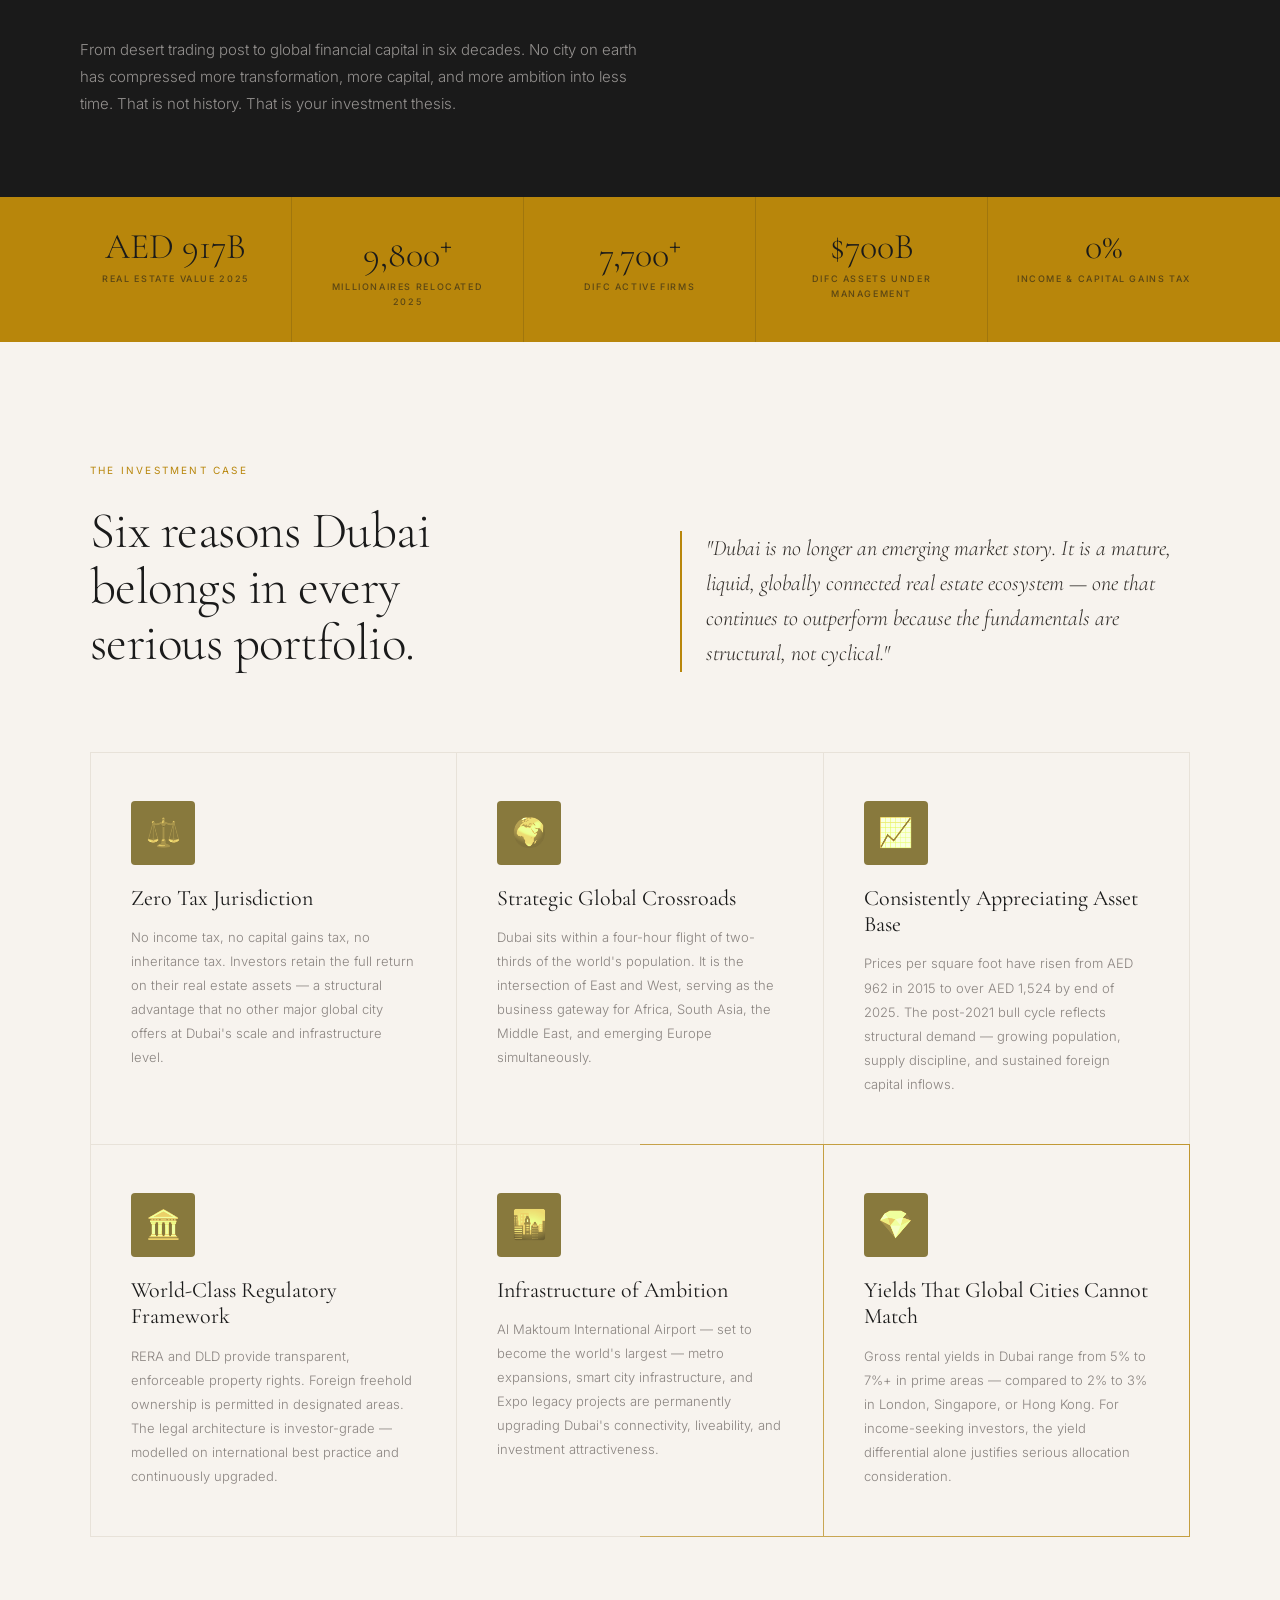
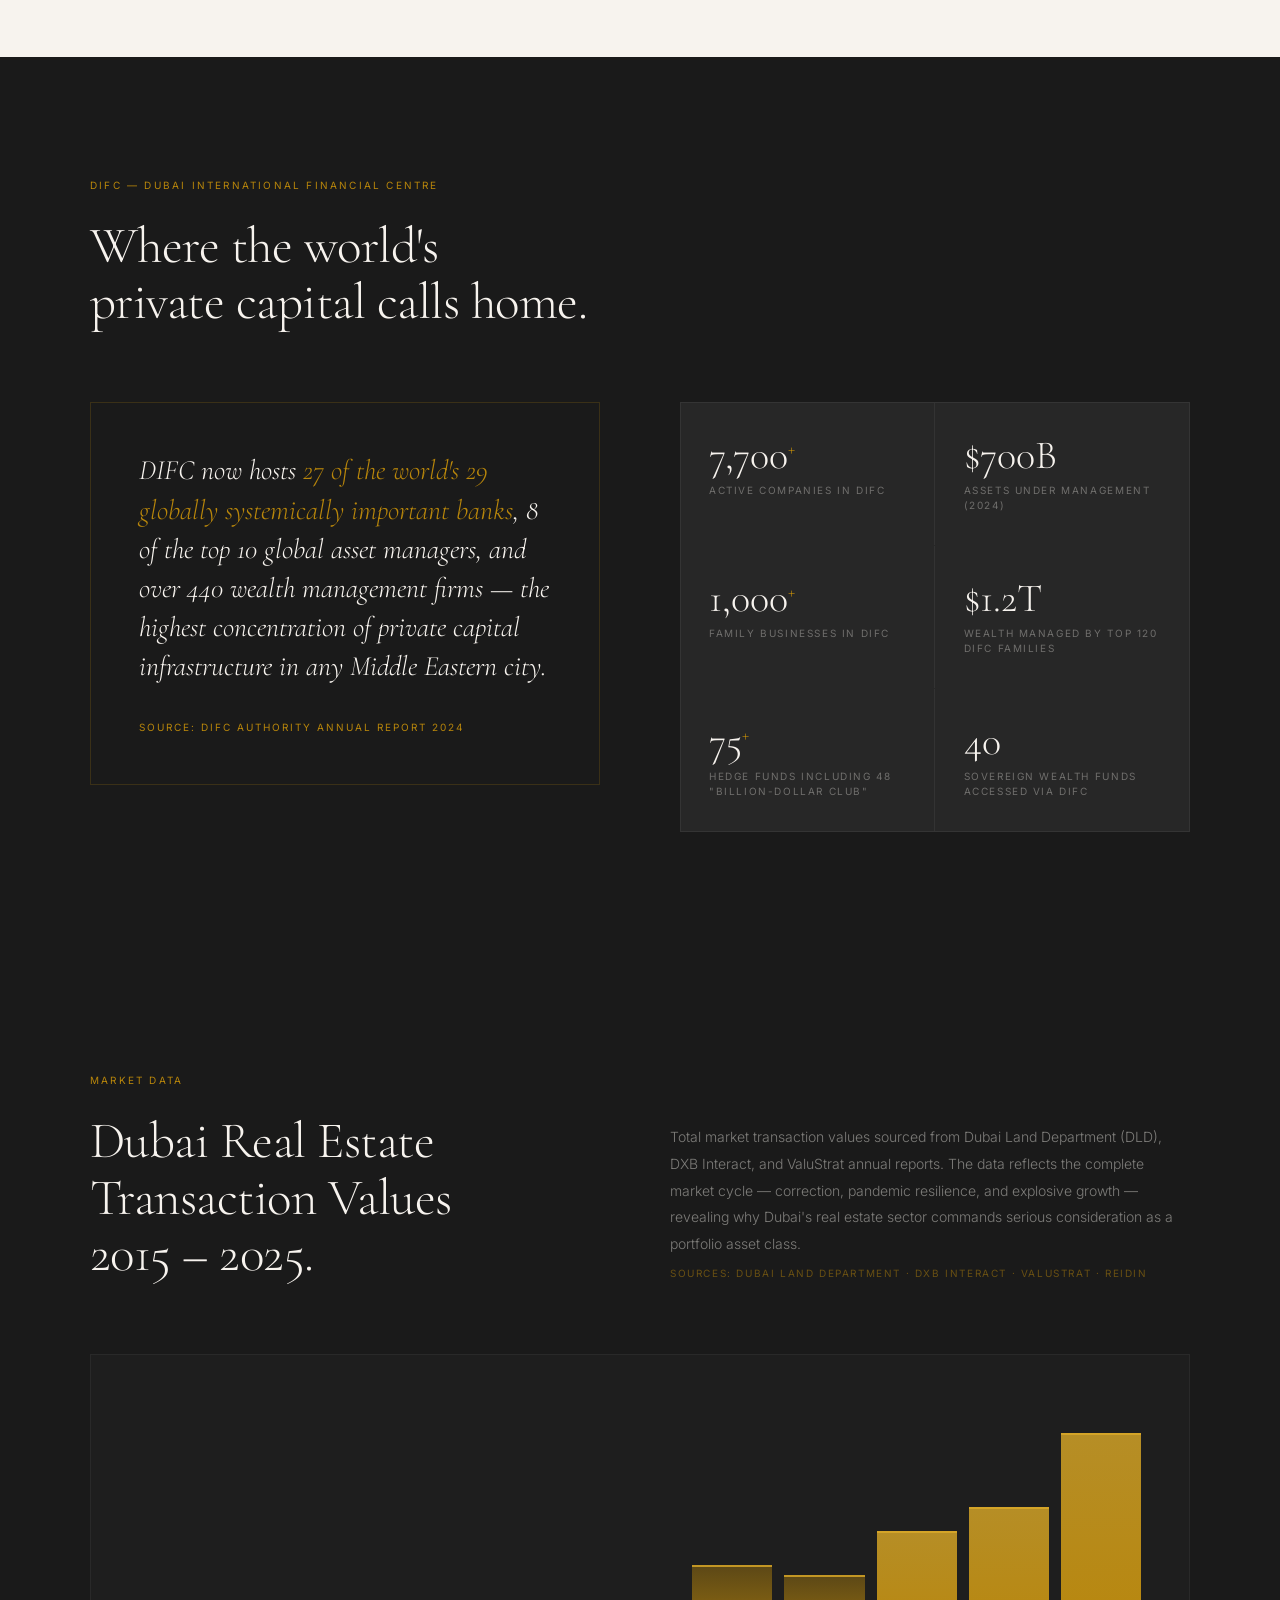
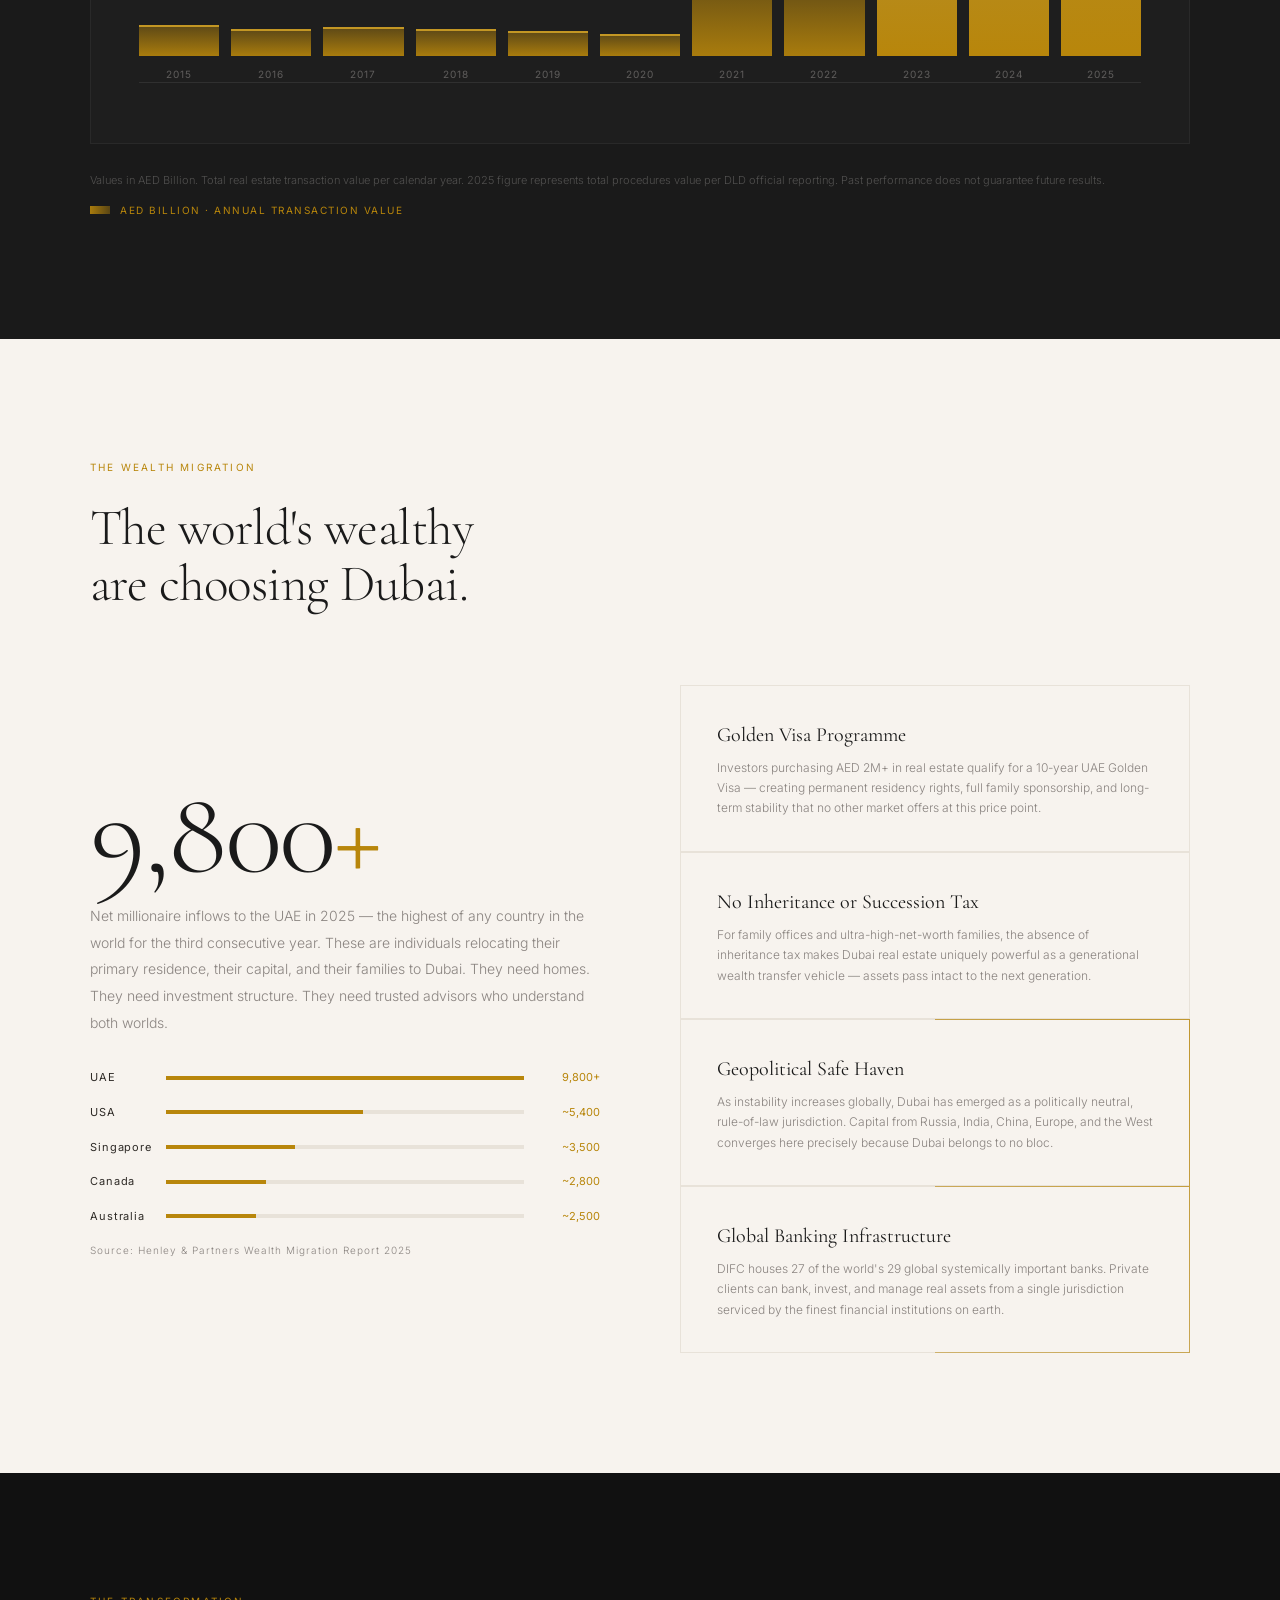
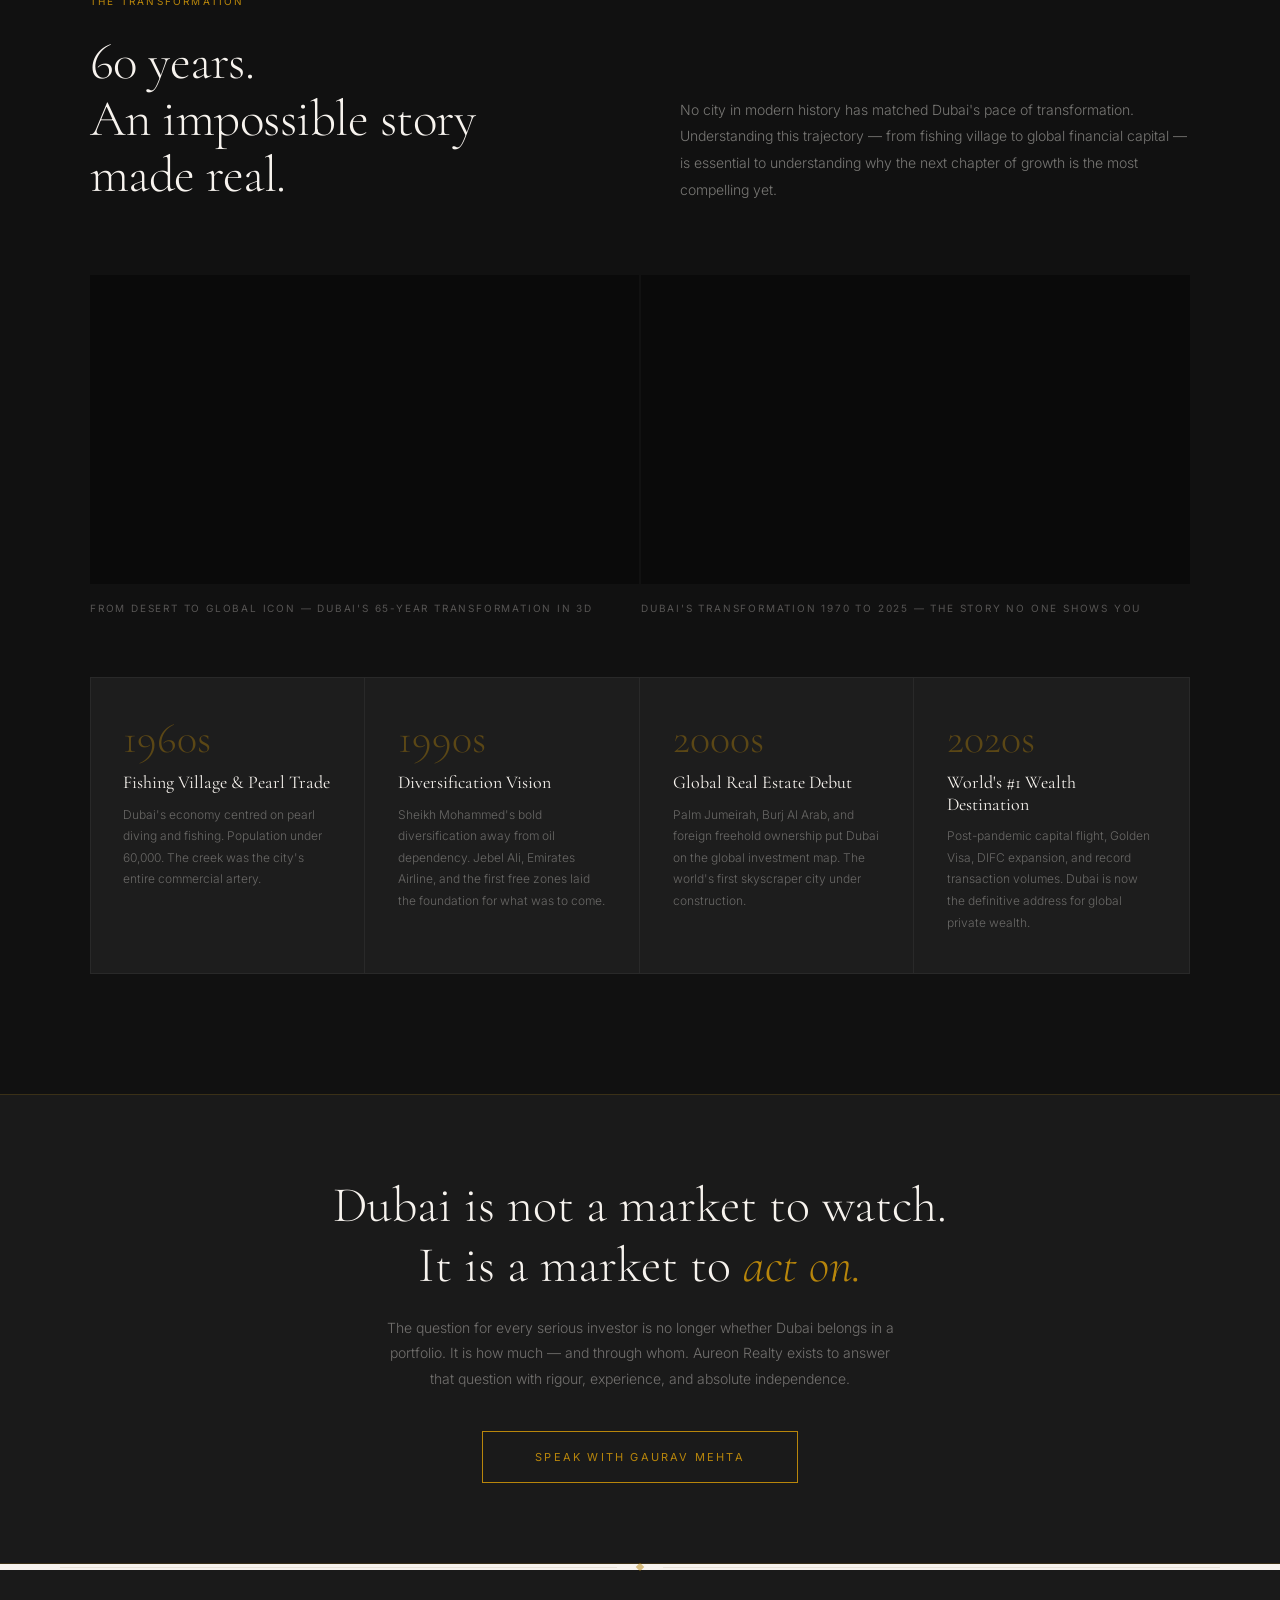
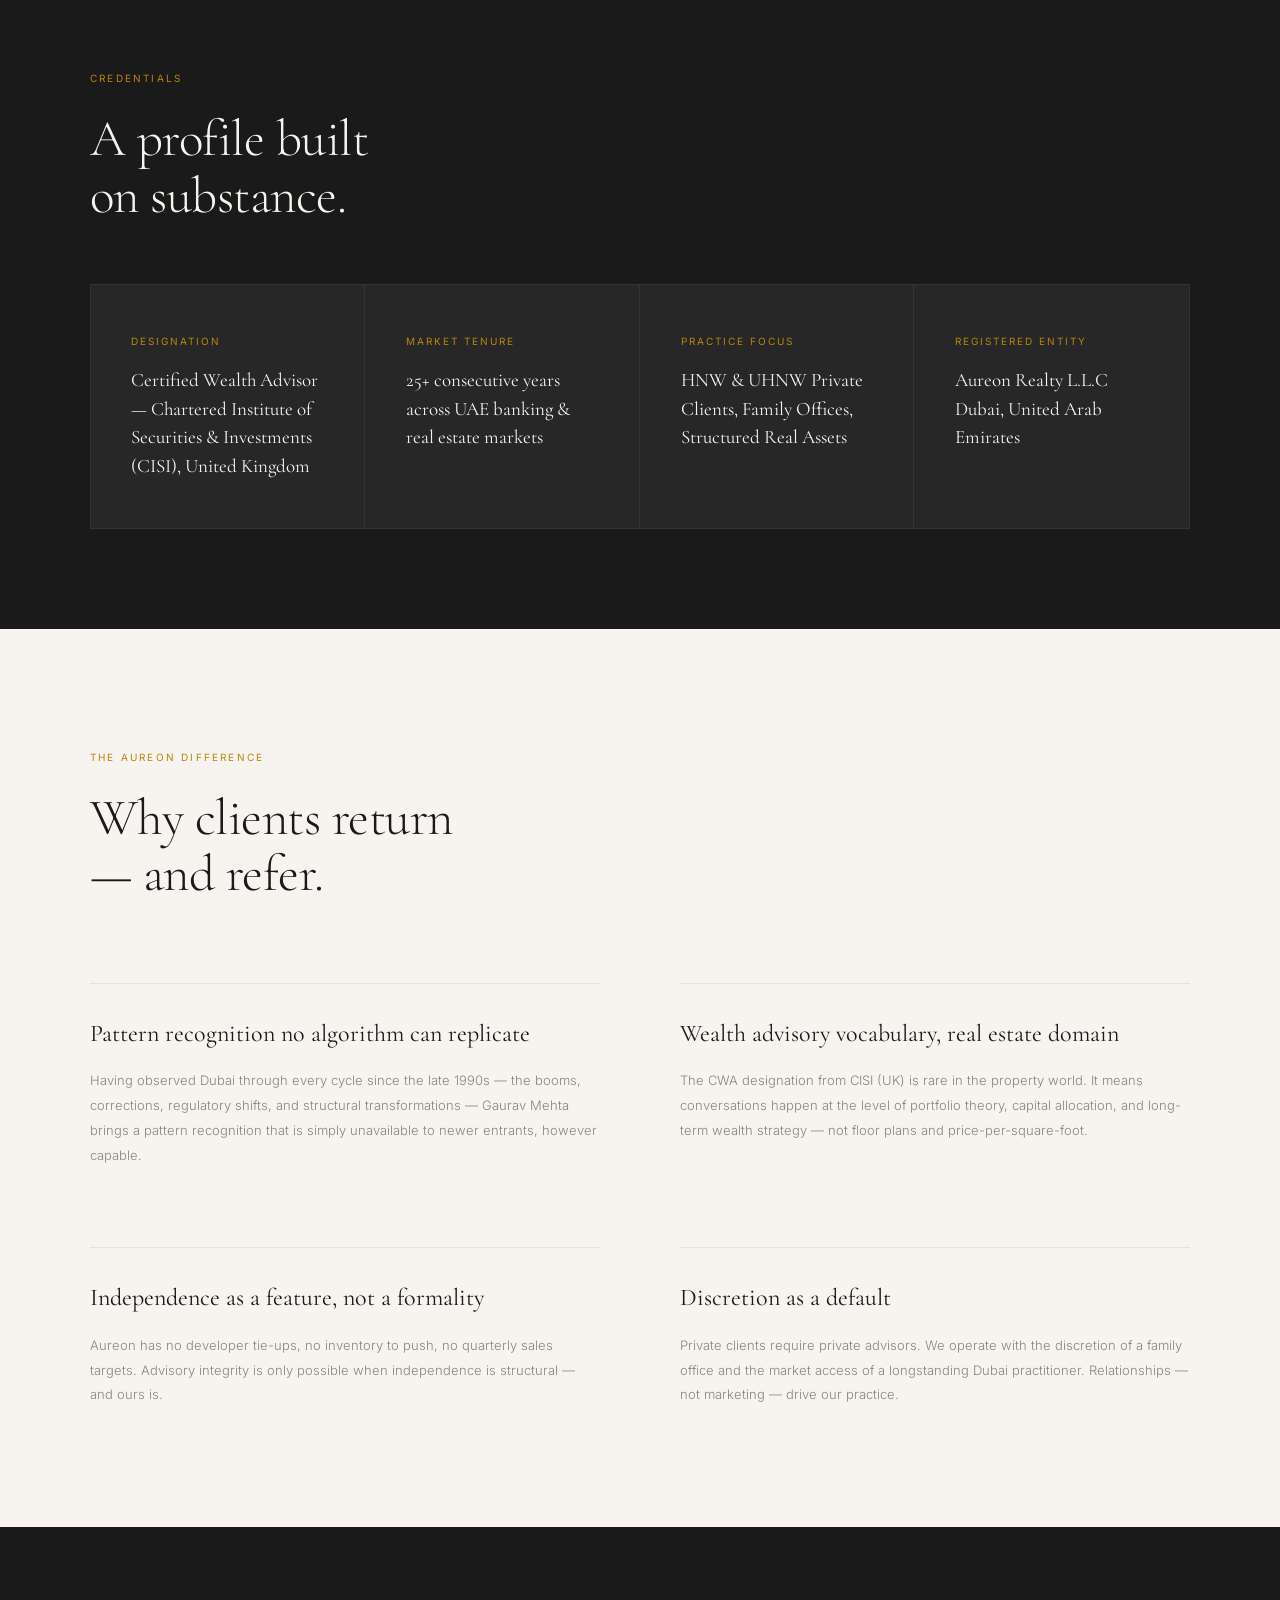
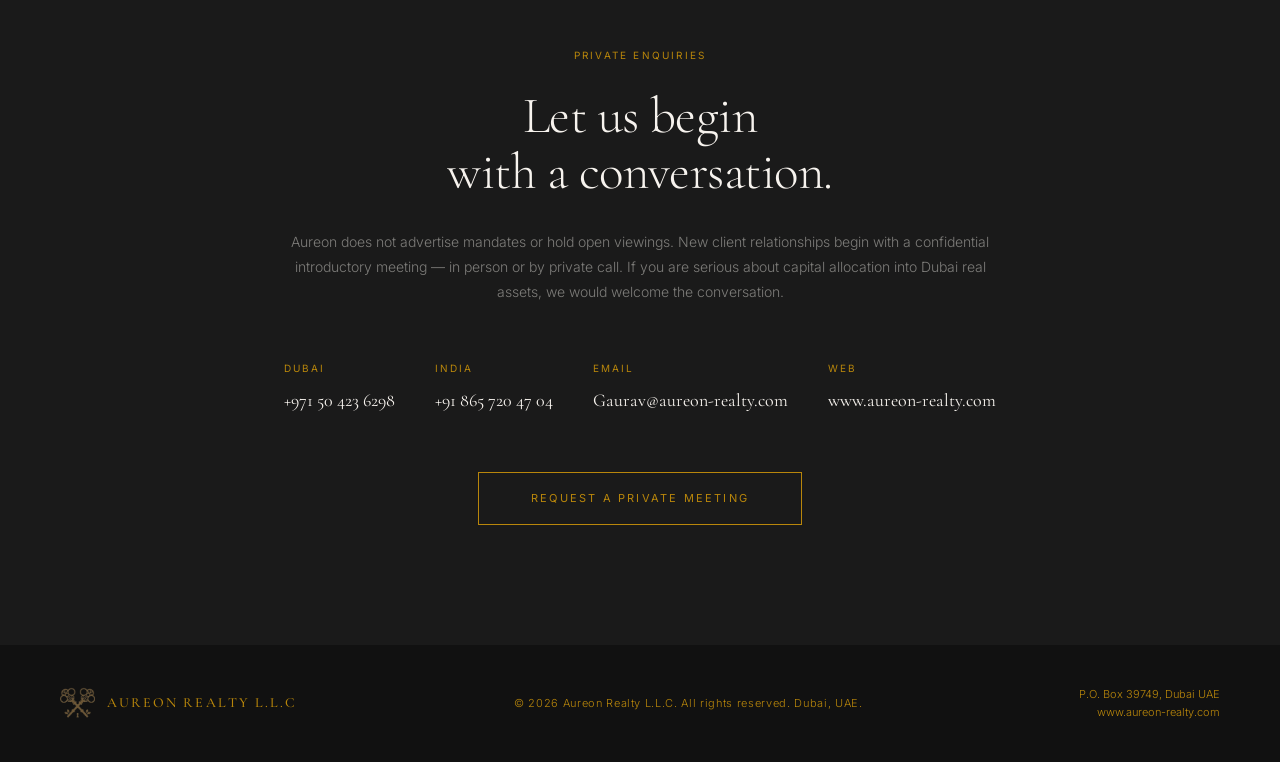
==== commit 803fb947: "Update phone number and WhatsApp links" ====
--- a/index.html
+++ b/index.html
@@ -235,6 +235,13 @@
   .s4-merge.visible .key-right { animation: keyFlyRight 1.2s cubic-bezier(0.25, 1, 0.5, 1) forwards; }
   .s4-merge.visible .s4-text-reveal { opacity: 0; animation: textRevealUp 1s ease 1s forwards; }
 
+  @keyframes cinematicSweep {
+    0% { clip-path: inset(0 100% 0 0); filter: brightness(3) blur(6px) drop-shadow(0 0 20px #FFD700); transform: scale(1.05); }
+    50% { filter: brightness(2) blur(0px) drop-shadow(0 0 15px #FFD700); transform: scale(1); }
+    100% { clip-path: inset(0 0 0 0); filter: brightness(1) drop-shadow(0 0 5px rgba(218,165,32,0.4)); transform: scale(1); }
+  }
+  .s4-merge.visible #cinematic-logo { animation: cinematicSweep 2.5s cubic-bezier(0.25, 1, 0.5, 1) forwards; }
+
   /* ═══════════════════════════════════════════════════════════════════════════
      DUBAI INVESTMENT HUB — NEW SECTION STYLES
   ═══════════════════════════════════════════════════════════════════════════ */
@@ -801,10 +808,11 @@
     /* Fix About Bank Logos Hidden */
     .bank-logos { flex-wrap: wrap; justify-content: flex-start; overflow-x: visible; }
     
-    .hero { padding-top: 100px; } /* Room for wrapped nav */
+    .hero { padding-top: 140px !important; padding-left: 0 !important; padding-right: 0 !important; padding-bottom: 0 !important; } /* Room for wrapped nav */
+    .hero-eyebrow { font-size: 9px; letter-spacing: 0.15em; line-height: 1.6; display: block; }
     .hero-headline { font-size: 36px !important; margin-bottom: 24px; line-height: 1.1; }
-    .hero-left { padding: 40px 24px 48px; min-height: 50vh; overflow: hidden; }
-    .hero-right { padding: 48px 24px; overflow: hidden; }
+    .hero-left { padding: 40px 24px 48px; min-height: 50vh; overflow: visible; justify-content: flex-start; }
+    .hero-right { padding: 48px 24px; overflow: hidden; justify-content: center; }
     
     section, .why-dubai, .difc-section, .transformation-section, .chart-section, .millionaire-section, .dubai-cta, .pillars-section, .philosophy, .about-section, .contact-section { padding: 60px 20px !important; overflow: hidden; }
     .section-title, .dubai-hero-title, .dubai-cta-title { font-size: 32px !important; line-height: 1.15; }
@@ -884,12 +892,11 @@
       <div class="pillar-word" id="pw-leg">LEGACY</div>
     </div>
     <div class="s4-merge" id="s4-merge">
-      <div class="keys-container" style="position: relative; width: 250px; height: 180px; margin: 0 auto 20px auto; display: flex; align-items: center; justify-content: center;">
-        <img src="key1.png" class="key-left" alt="Key 1" style="position: absolute; top: 0; left: 0; width: 100%; height: auto; opacity: 0;">
-        <img src="key2.png" class="key-right" alt="Key 2" style="position: absolute; top: 0; left: 0; width: 100%; height: auto; opacity: 0;">
+      <div class="cinematic-reveal-container" style="position: relative; width: 600px; height: 400px; margin: 0 auto 20px auto; display: flex; align-items: center; justify-content: center; max-width: 100%;">
+        <img src="logo-removebg-preview.png" id="cinematic-logo" style="width: 500px; max-width: 90vw; height: auto; position: absolute; margin: auto; inset: 0; filter: brightness(0); clip-path: inset(0 100% 0 0); z-index: 5;" alt="Aureon Logo">
+        <canvas id="particle-logo-canvas" width="600" height="400" style="position: absolute; top: 0; left: 0; z-index: 10; pointer-events: none; max-width: 100%;"></canvas>
       </div>
       <div class="s4-text-reveal" style="opacity: 0;">
-        <div class="s4-brand">Aureon Realty</div>
         <div class="s4-tagline">Where Wealth Meets Wisdom</div>
       </div>
     </div>
@@ -912,7 +919,7 @@
     <li><a href="#dubai-hub">Dubai</a></li>
     <li><a href="#credentials">Profile</a></li>
   </ul>
-  <div style="display:flex; align-items:center; gap:12px;"><a href="#contact" class="nav-cta">Request a Meeting</a><a href="https://wa.me/971551212508" target="_blank" style="color:var(--gold); display:flex; align-items:center; justify-content:center; width:34px; height:34px; border: 1px solid var(--gold); border-radius:50%; transition: transform 0.2s, background 0.3s;" onmouseover="this.style.background='rgba(184, 134, 11, 0.1)'" onmouseout="this.style.background='transparent'"><svg viewBox="0 0 24 24" width="18" height="18" fill="currentColor"><path d="M17.472 14.382c-.297-.149-1.758-.867-2.03-.967-.273-.099-.471-.148-.67.15-.197.297-.767.966-.94 1.164-.173.199-.347.223-.644.075-.297-.15-1.255-.463-2.39-1.475-.883-.788-1.48-1.761-1.653-2.059-.173-.297-.018-.458.13-.606.134-.133.298-.347.446-.52.149-.174.198-.298.298-.497.099-.198.05-.371-.025-.52-.075-.149-.669-1.612-.916-2.207-.242-.579-.487-.5-.669-.51-.173-.008-.371-.01-.57-.01-.198 0-.52.074-.792.372-.272.297-1.04 1.016-1.04 2.479 0 1.462 1.065 2.875 1.213 3.074.149.198 2.096 3.2 5.077 4.487.709.306 1.262.489 1.694.625.712.227 1.36.195 1.871.118.571-.085 1.758-.719 2.006-1.413.248-.694.248-1.289.173-1.413-.074-.124-.272-.198-.57-.347m-5.421 7.403h-.004a9.87 9.87 0 01-5.031-1.378l-.361-.214-3.741.982.998-3.648-.235-.374a9.86 9.86 0 01-1.51-5.26c.001-5.45 4.436-9.884 9.888-9.884 2.64 0 5.122 1.03 6.988 2.898a9.825 9.825 0 012.893 6.994c-.003 5.45-4.437 9.884-9.885 9.884m8.413-18.297A11.815 11.815 0 0012.05 0C5.495 0 .16 5.335.157 11.892c0 2.096.547 4.142 1.588 5.945L.057 24l6.305-1.654a11.882 11.882 0 005.683 1.448h.005c6.554 0 11.89-5.335 11.893-11.893a11.821 11.821 0 00-3.48-8.413z"/></svg></a></div>
+  <div style="display:flex; align-items:center; gap:12px;"><a href="#contact" class="nav-cta">Request a Meeting</a><a href="https://wa.me/971504236298" target="_blank" style="color:var(--gold); display:flex; align-items:center; justify-content:center; width:34px; height:34px; border: 1px solid var(--gold); border-radius:50%; transition: transform 0.2s, background 0.3s;" onmouseover="this.style.background='rgba(184, 134, 11, 0.1)'" onmouseout="this.style.background='transparent'"><svg viewBox="0 0 24 24" width="18" height="18" fill="currentColor"><path d="M17.472 14.382c-.297-.149-1.758-.867-2.03-.967-.273-.099-.471-.148-.67.15-.197.297-.767.966-.94 1.164-.173.199-.347.223-.644.075-.297-.15-1.255-.463-2.39-1.475-.883-.788-1.48-1.761-1.653-2.059-.173-.297-.018-.458.13-.606.134-.133.298-.347.446-.52.149-.174.198-.298.298-.497.099-.198.05-.371-.025-.52-.075-.149-.669-1.612-.916-2.207-.242-.579-.487-.5-.669-.51-.173-.008-.371-.01-.57-.01-.198 0-.52.074-.792.372-.272.297-1.04 1.016-1.04 2.479 0 1.462 1.065 2.875 1.213 3.074.149.198 2.096 3.2 5.077 4.487.709.306 1.262.489 1.694.625.712.227 1.36.195 1.871.118.571-.085 1.758-.719 2.006-1.413.248-.694.248-1.289.173-1.413-.074-.124-.272-.198-.57-.347m-5.421 7.403h-.004a9.87 9.87 0 01-5.031-1.378l-.361-.214-3.741.982.998-3.648-.235-.374a9.86 9.86 0 01-1.51-5.26c.001-5.45 4.436-9.884 9.888-9.884 2.64 0 5.122 1.03 6.988 2.898a9.825 9.825 0 012.893 6.994c-.003 5.45-4.437 9.884-9.885 9.884m8.413-18.297A11.815 11.815 0 0012.05 0C5.495 0 .16 5.335.157 11.892c0 2.096.547 4.142 1.588 5.945L.057 24l6.305-1.654a11.882 11.882 0 005.683 1.448h.005c6.554 0 11.89-5.335 11.893-11.893a11.821 11.821 0 00-3.48-8.413z"/></svg></a></div>
 </nav>
 
 <!-- â•â•â•â• HERO â•â•â•â• -->
@@ -1287,7 +1294,7 @@
 <div class="dubai-cta">
   <h2 class="dubai-cta-title">Dubai is not a market to watch.<br>It is a market to <em>act on.</em></h2>
   <p class="dubai-cta-sub">The question for every serious investor is no longer whether Dubai belongs in a portfolio. It is how much — and through whom. Aureon Realty exists to answer that question with rigour, experience, and absolute independence.</p>
-  <a href="#contact" class="btn-primary">Speak with Gaurav Mehta</a>
+  <a href="https://wa.me/971504236298" target="_blank" class="btn-primary">Speak with Gaurav Mehta</a>
 </div>
 
 <div class="gold-divider"><div class="gold-divider-diamond"></div></div>
@@ -1327,7 +1334,7 @@
     <h2 class="section-title" style="color:var(--off-white);">Let us begin<br>with a conversation.</h2>
     <p class="contact-sub">Aureon does not advertise mandates or hold open viewings. New client relationships begin with a confidential introductory meeting — in person or by private call. If you are serious about capital allocation into Dubai real assets, we would welcome the conversation.</p>
     <div class="contact-details">
-      <div class="contact-item"><div class="contact-item-label">Dubai</div><div class="contact-item-value"><a href="tel:+971551212508">+971 55 1212 508</a></div></div>
+      <div class="contact-item"><div class="contact-item-label">Dubai</div><div class="contact-item-value"><a href="tel:+971504236298">+971 50 423 6298</a></div></div>
       <div class="contact-item"><div class="contact-item-label">India</div><div class="contact-item-value"><a href="tel:+918657204704">+91 865 720 47 04</a></div></div>
       <div class="contact-item"><div class="contact-item-label">Email</div><div class="contact-item-value"><a href="mailto:Gaurav@aureon-realty.com">Gaurav@aureon-realty.com</a></div></div>
       <div class="contact-item"><div class="contact-item-label">Web</div><div class="contact-item-value"><a href="http://www.aureon-realty.com">www.aureon-realty.com</a></div></div>
@@ -1371,14 +1378,14 @@
   setTimeout(function(){ addClass("s1-headline","in"); }, t+900);
   setTimeout(function(){ addClass("s1-sub","in"); }, t+1500);
   setTimeout(function(){ addClass("s1-rule-bottom","expand"); }, t+1800);
-  t += 4800; setTimeout(function(){ hideSlide("slide-1"); }, t);
+  t += 6800; setTimeout(function(){ hideSlide("slide-1"); }, t);
 
   t += 800; setTimeout(function(){ showSlide("slide-2"); }, t);
   setTimeout(function(){ addClass("s2-rule-top","expand"); }, t+200);
   setTimeout(function(){ addClass("s2-headline","in"); }, t+600);
   setTimeout(function(){ addClass("s2-sub","in"); }, t+1400);
   setTimeout(function(){ addClass("s2-rule-bottom","expand"); }, t+1800);
-  t += 4800; setTimeout(function(){ hideSlide("slide-2"); }, t);
+  t += 6800; setTimeout(function(){ hideSlide("slide-2"); }, t);
 
   t += 800; setTimeout(function(){ showSlide("slide-3"); }, t);
   setTimeout(function(){ addClass("s3-rule-top","expand"); }, t+200);
@@ -1393,11 +1400,100 @@
   setTimeout(function(){ addClass("pw-leg","visible"); }, t+2700);
   var pillarsOut = t + 4400;
   setTimeout(function(){ var s = document.getElementById("s4-pillars"); s.style.transition = "opacity 0.8s ease, transform 0.8s ease"; s.style.opacity = "0"; s.style.transform = "scale(0.92)"; }, pillarsOut);
-  setTimeout(function(){ document.getElementById("s4-pillars").style.display = "none"; addClass("s4-merge","visible"); }, pillarsOut+900);
-  var overlayOut = pillarsOut + 5000;
+  setTimeout(function(){ 
+    document.getElementById("s4-pillars").style.display = "none"; 
+    addClass("s4-merge","visible"); 
+    startGoldenParticles();
+  }, pillarsOut+900);
+  var overlayOut = pillarsOut + 7000;
   setTimeout(function(){ overlay.style.transition = "opacity 1s ease"; overlay.style.opacity = "0"; overlay.style.pointerEvents = "none"; }, overlayOut);
   setTimeout(function(){ overlay.style.display = "none"; }, overlayOut+1100);
 })();
+
+/* ════ GOLDEN PARTICLES LOGO REVEAL ════ */
+function startGoldenParticles() {
+  const canvas = document.getElementById('particle-logo-canvas');
+  if (!canvas) return;
+  const ctx = canvas.getContext('2d');
+  const width = canvas.width;
+  const height = canvas.height;
+  
+  let particles = [];
+  let startTime = Date.now();
+  let isOverlayVisible = true;
+  
+  // Animation duration matches the CSS sweep
+  const duration = 2500;
+  
+  function easeOutQuart(x) {
+    return 1 - Math.pow(1 - x, 4);
+  }
+
+  function emitParticles(xPos, count) {
+    for(let i = 0; i < count; i++) {
+      particles.push({
+        x: xPos + (Math.random() * 20 - 10),
+        y: height / 2 + (Math.random() - 0.5) * 260, // Spread vertically around the logo
+        vx: (Math.random() - 0.5) * 3 + 1, // Flow to the right
+        vy: (Math.random() - 0.5) * 4 - 1, // Flow slightly upwards
+        life: 1,
+        decay: Math.random() * 0.015 + 0.01,
+        size: Math.random() * 2.5 + 0.5,
+        color: ['#FFD700', '#DAA520', '#FFF8DC', '#B8860B'][Math.floor(Math.random() * 4)]
+      });
+    }
+  }
+
+  function animate() {
+    if (!isOverlayVisible) return;
+    ctx.clearRect(0, 0, width, height);
+    ctx.globalCompositeOperation = 'lighter';
+    
+    let now = Date.now();
+    let elapsed = now - startTime;
+    let progress = Math.min(elapsed / duration, 1);
+    
+    let eased = easeOutQuart(progress);
+    
+    // Logo width is ~500px. Sweep goes from (width/2 - 250) to (width/2 + 250).
+    let sweepX = (width / 2 - 250) + eased * 500;
+    
+    if (progress < 1) {
+      emitParticles(sweepX, 7); // Emit golden dust at the sweep line (increased density for larger logo)
+    } else {
+      // Occasional random shimmer particles after reveal
+      if (Math.random() > 0.7) {
+        emitParticles(width / 2 + (Math.random() - 0.5) * 500, 1);
+      }
+    }
+    
+    for (let i = particles.length - 1; i >= 0; i--) {
+      let p = particles[i];
+      p.x += p.vx;
+      p.y += p.vy;
+      p.vx *= 0.96;
+      p.vy *= 0.96;
+      p.vy -= 0.02; // Float up like dust
+      p.life -= p.decay;
+      
+      if (p.life <= 0) {
+        particles.splice(i, 1);
+        continue;
+      }
+      
+      ctx.globalAlpha = p.life * (0.5 + Math.random() * 0.5); // Shimmer
+      ctx.fillStyle = p.color;
+      ctx.beginPath();
+      ctx.arc(p.x, p.y, p.size, 0, Math.PI * 2);
+      ctx.fill();
+    }
+    
+    requestAnimationFrame(animate);
+  }
+  
+  animate();
+  setTimeout(() => { isOverlayVisible = false; }, 6000);
+}
 
 /* â•â•â•â• NAV SCROLL â•â•â•â• */
 var nav = document.getElementById("main-nav");
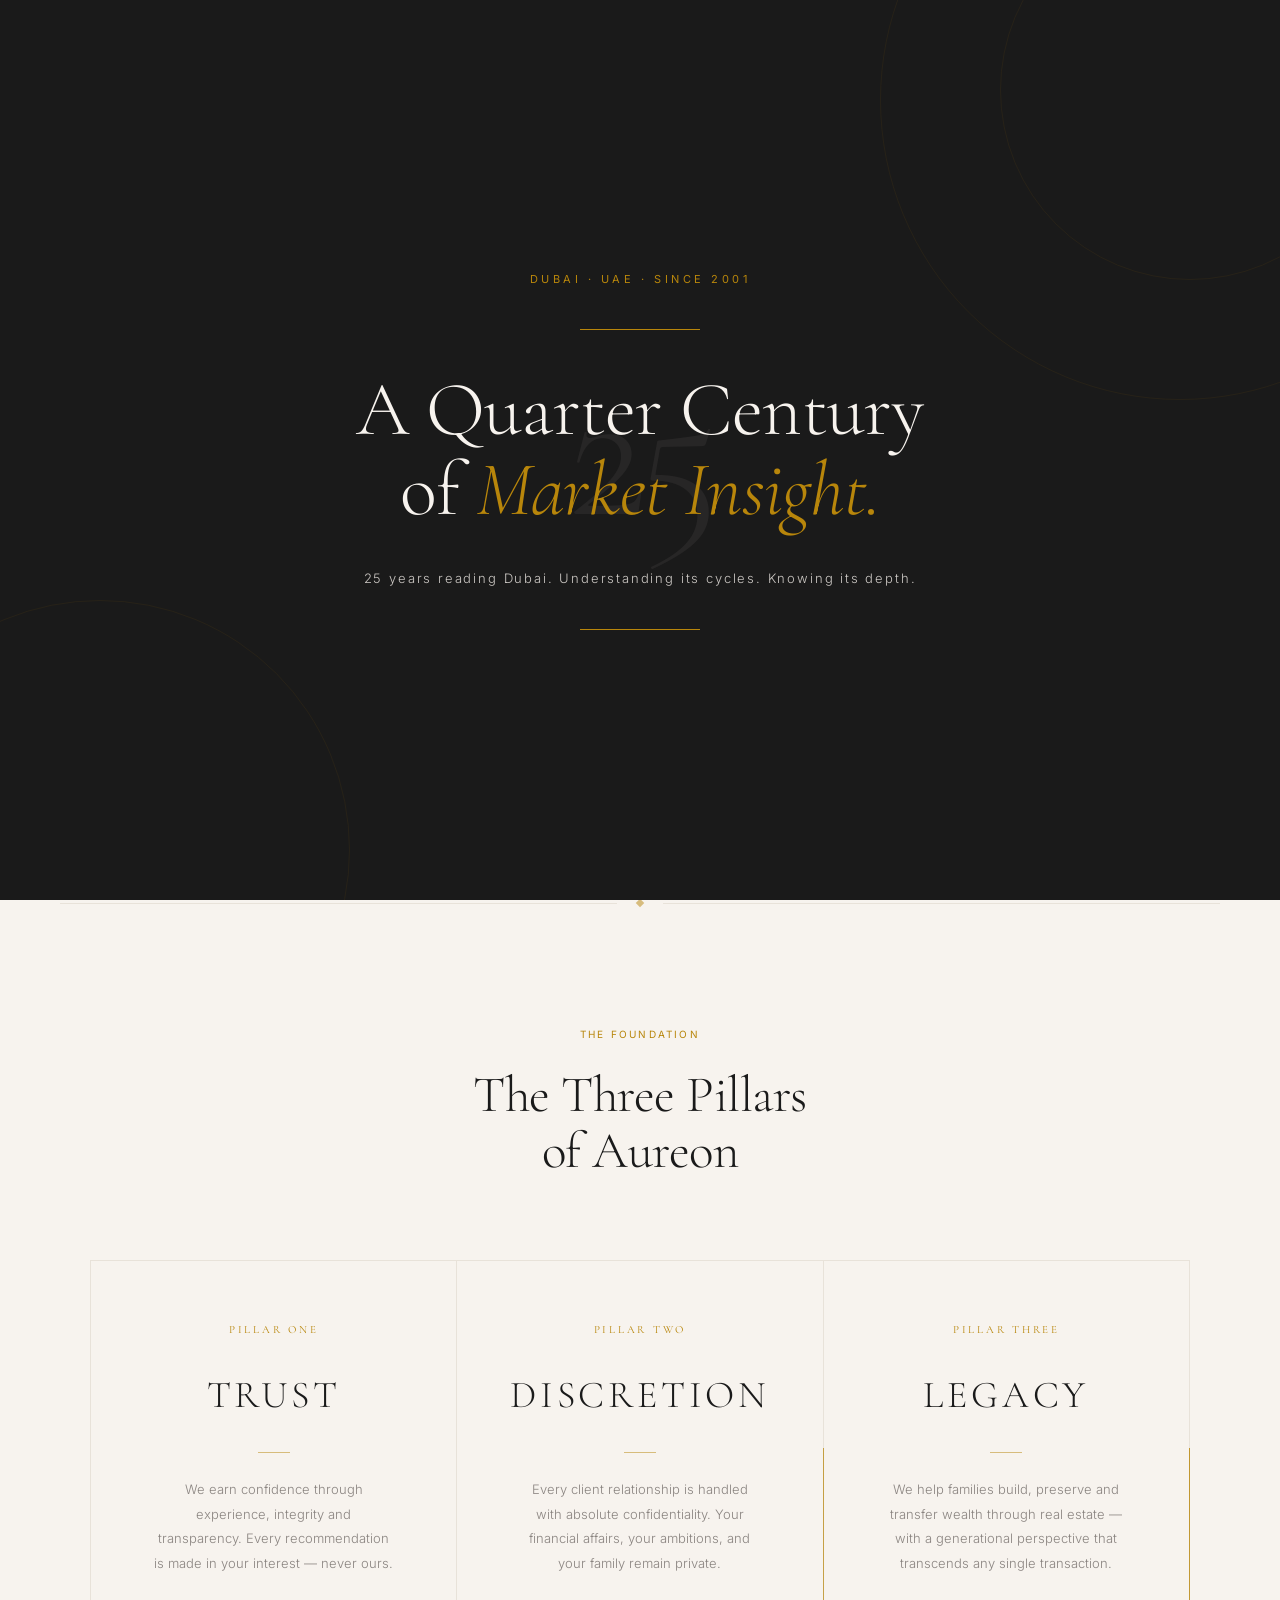
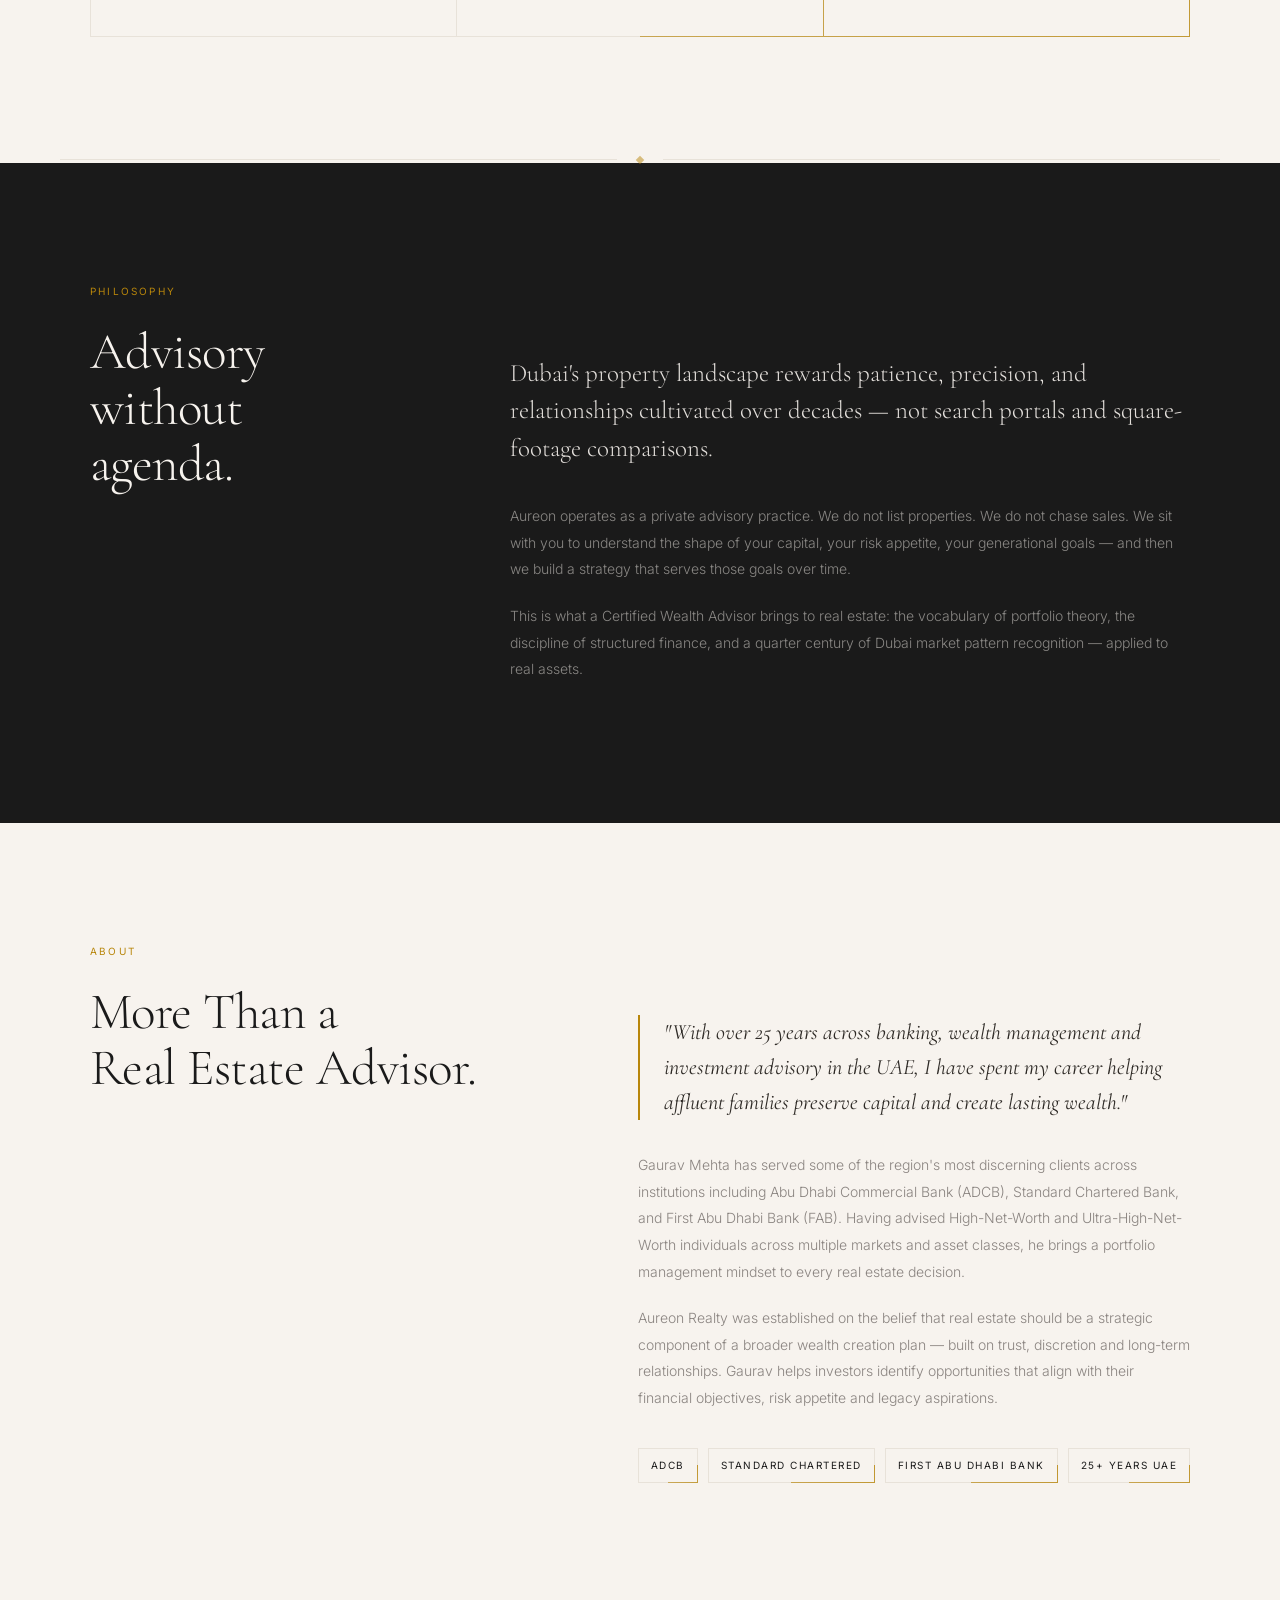
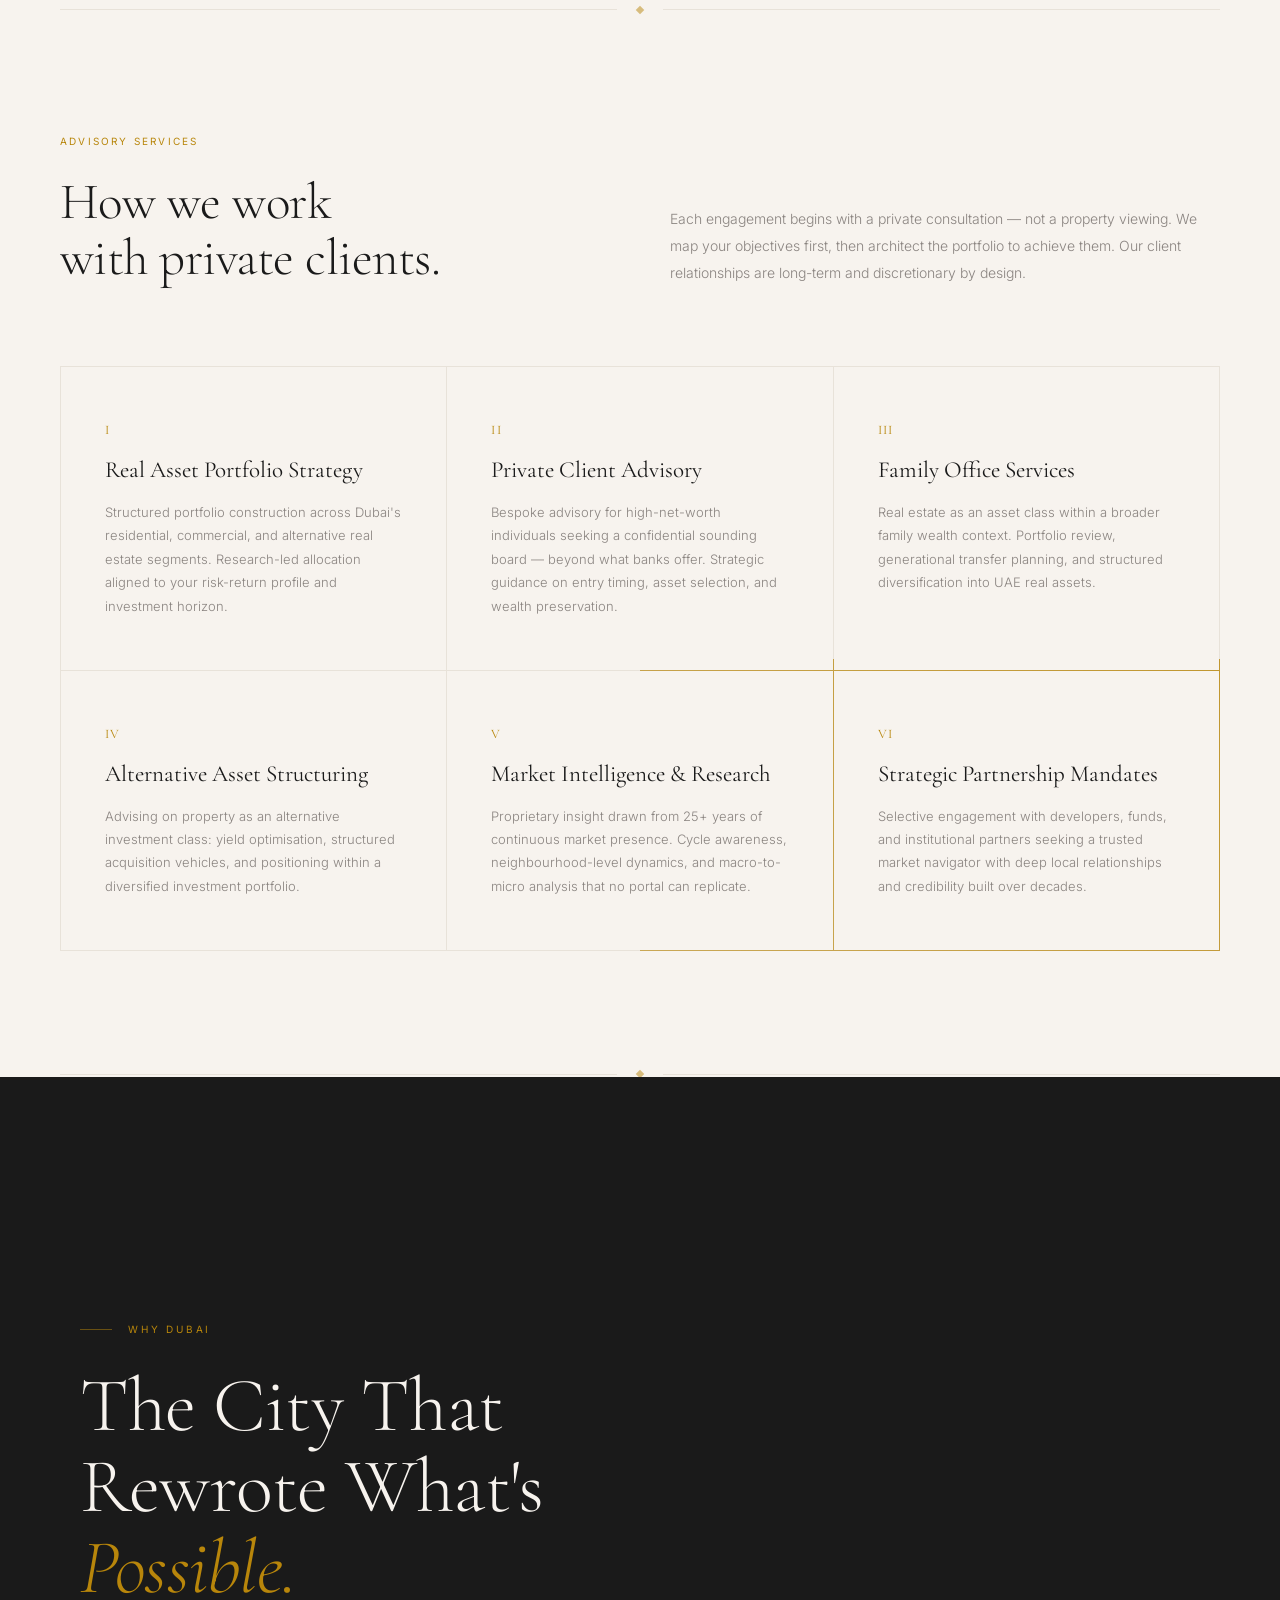
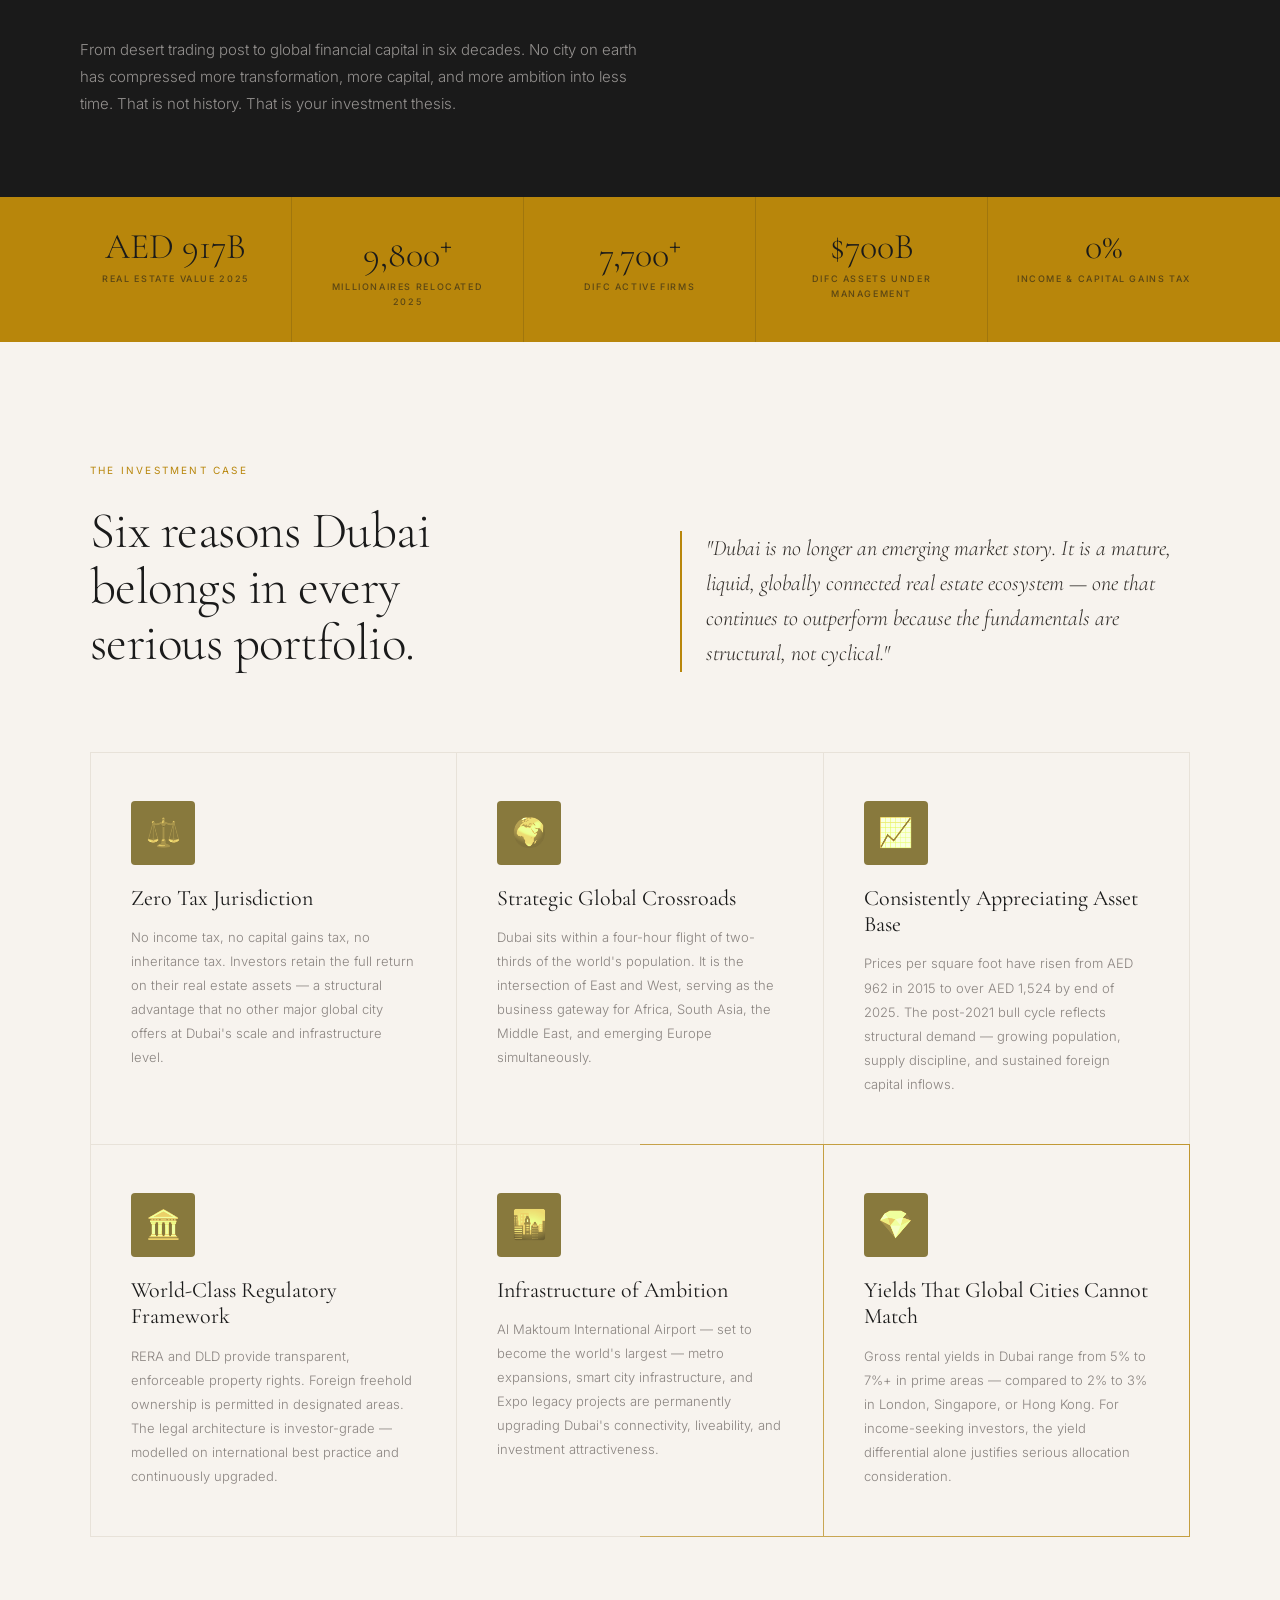
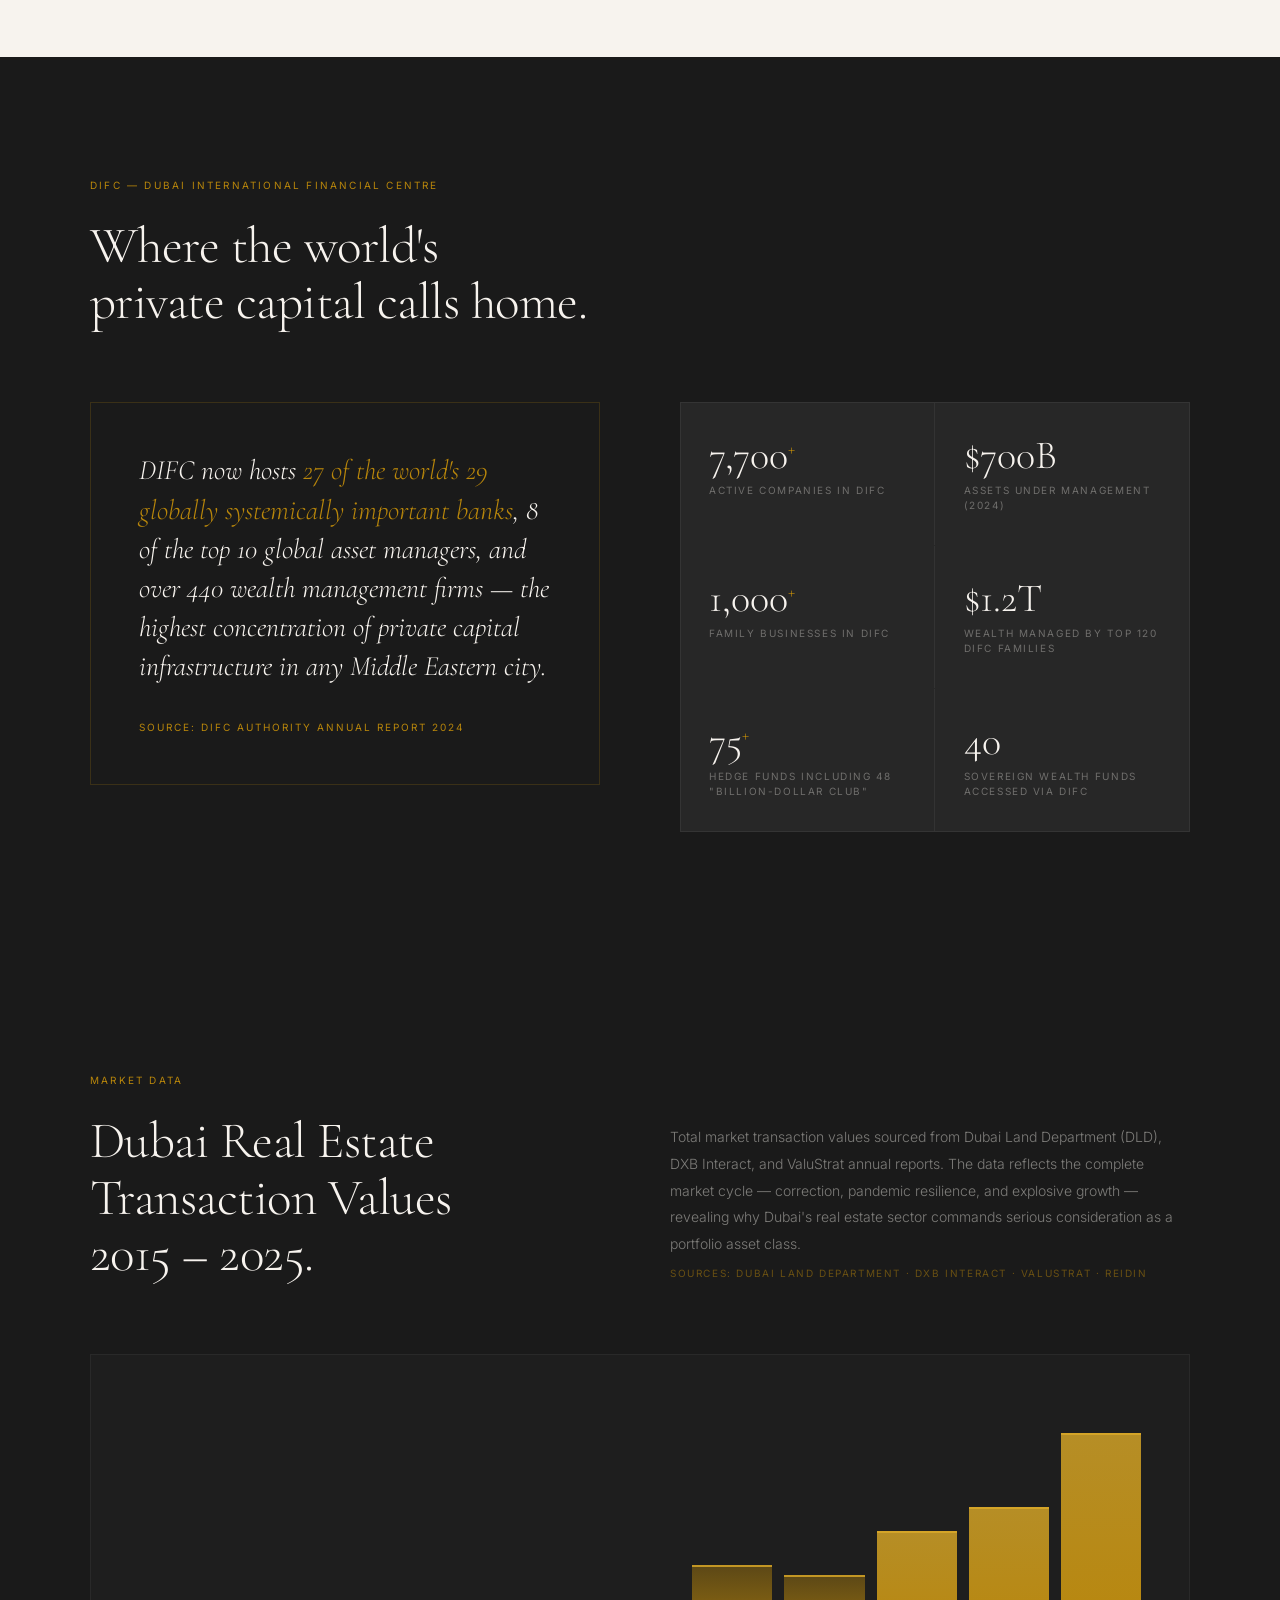
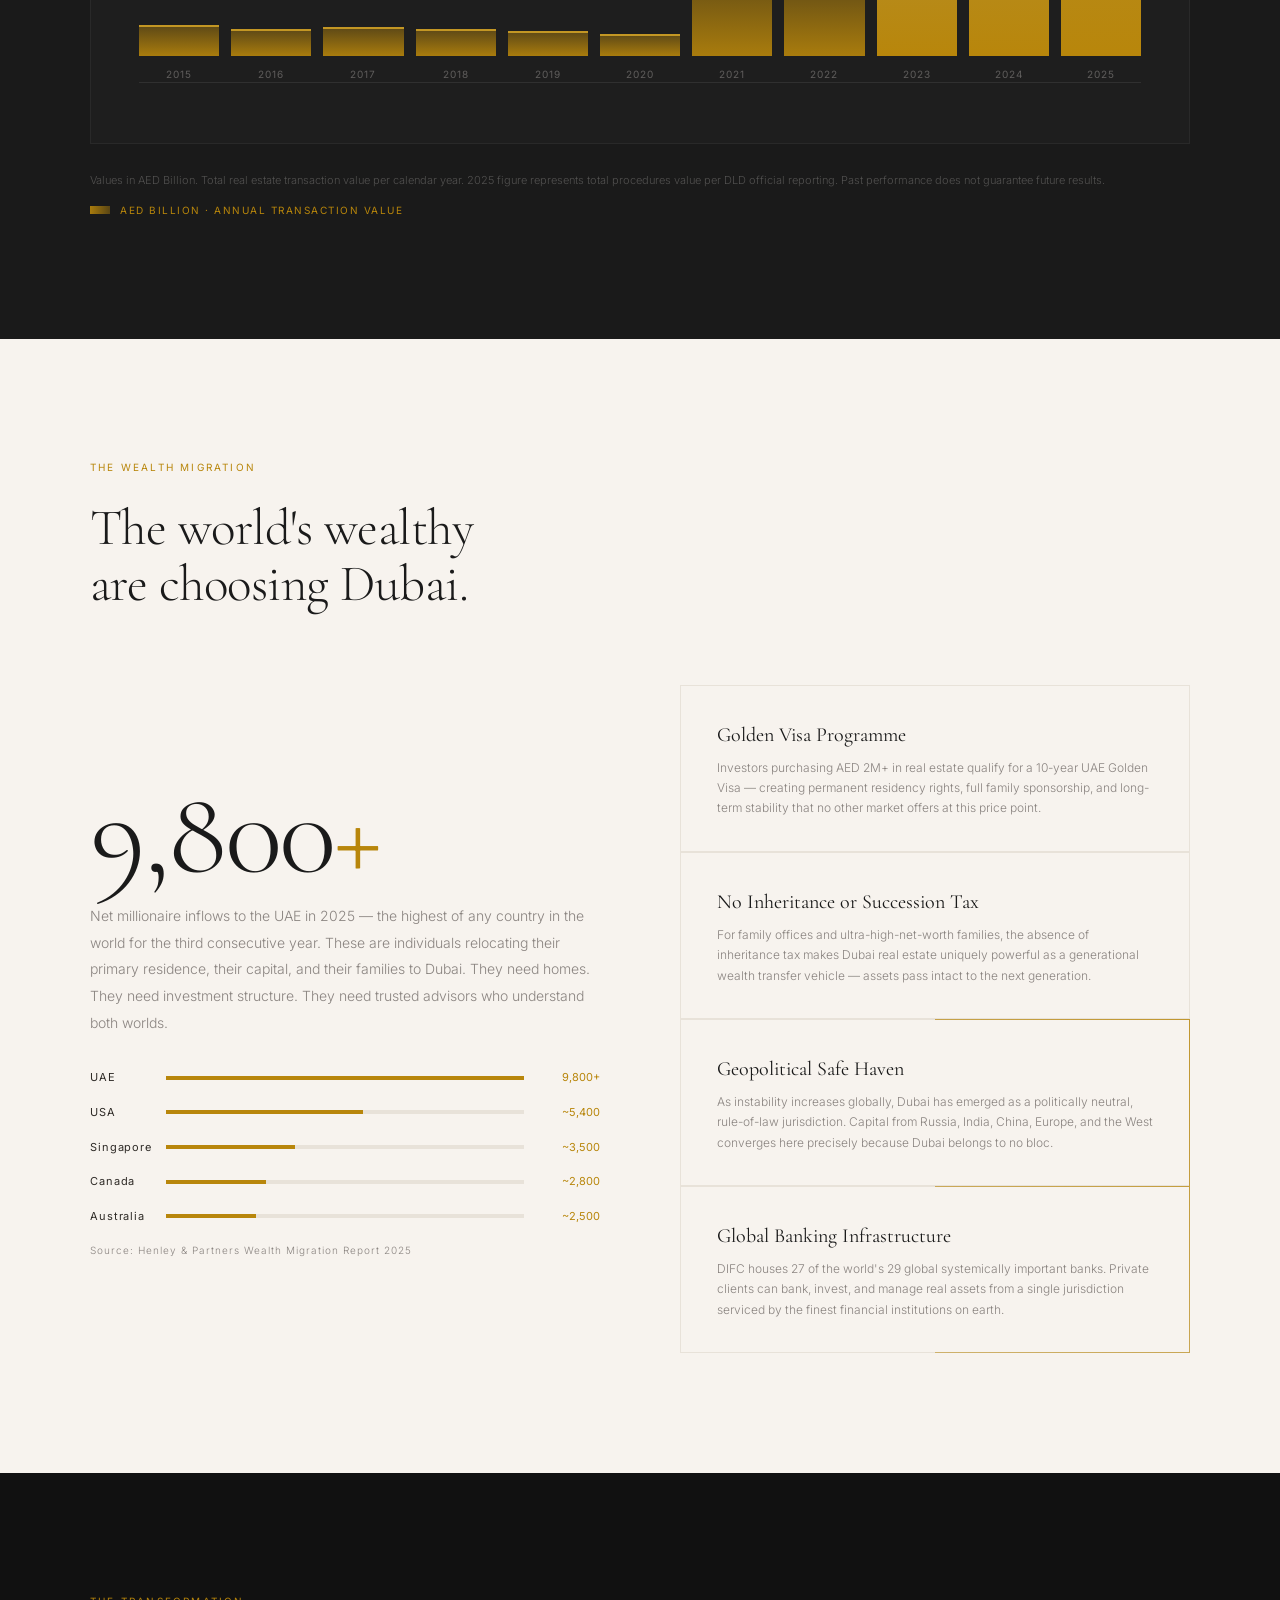
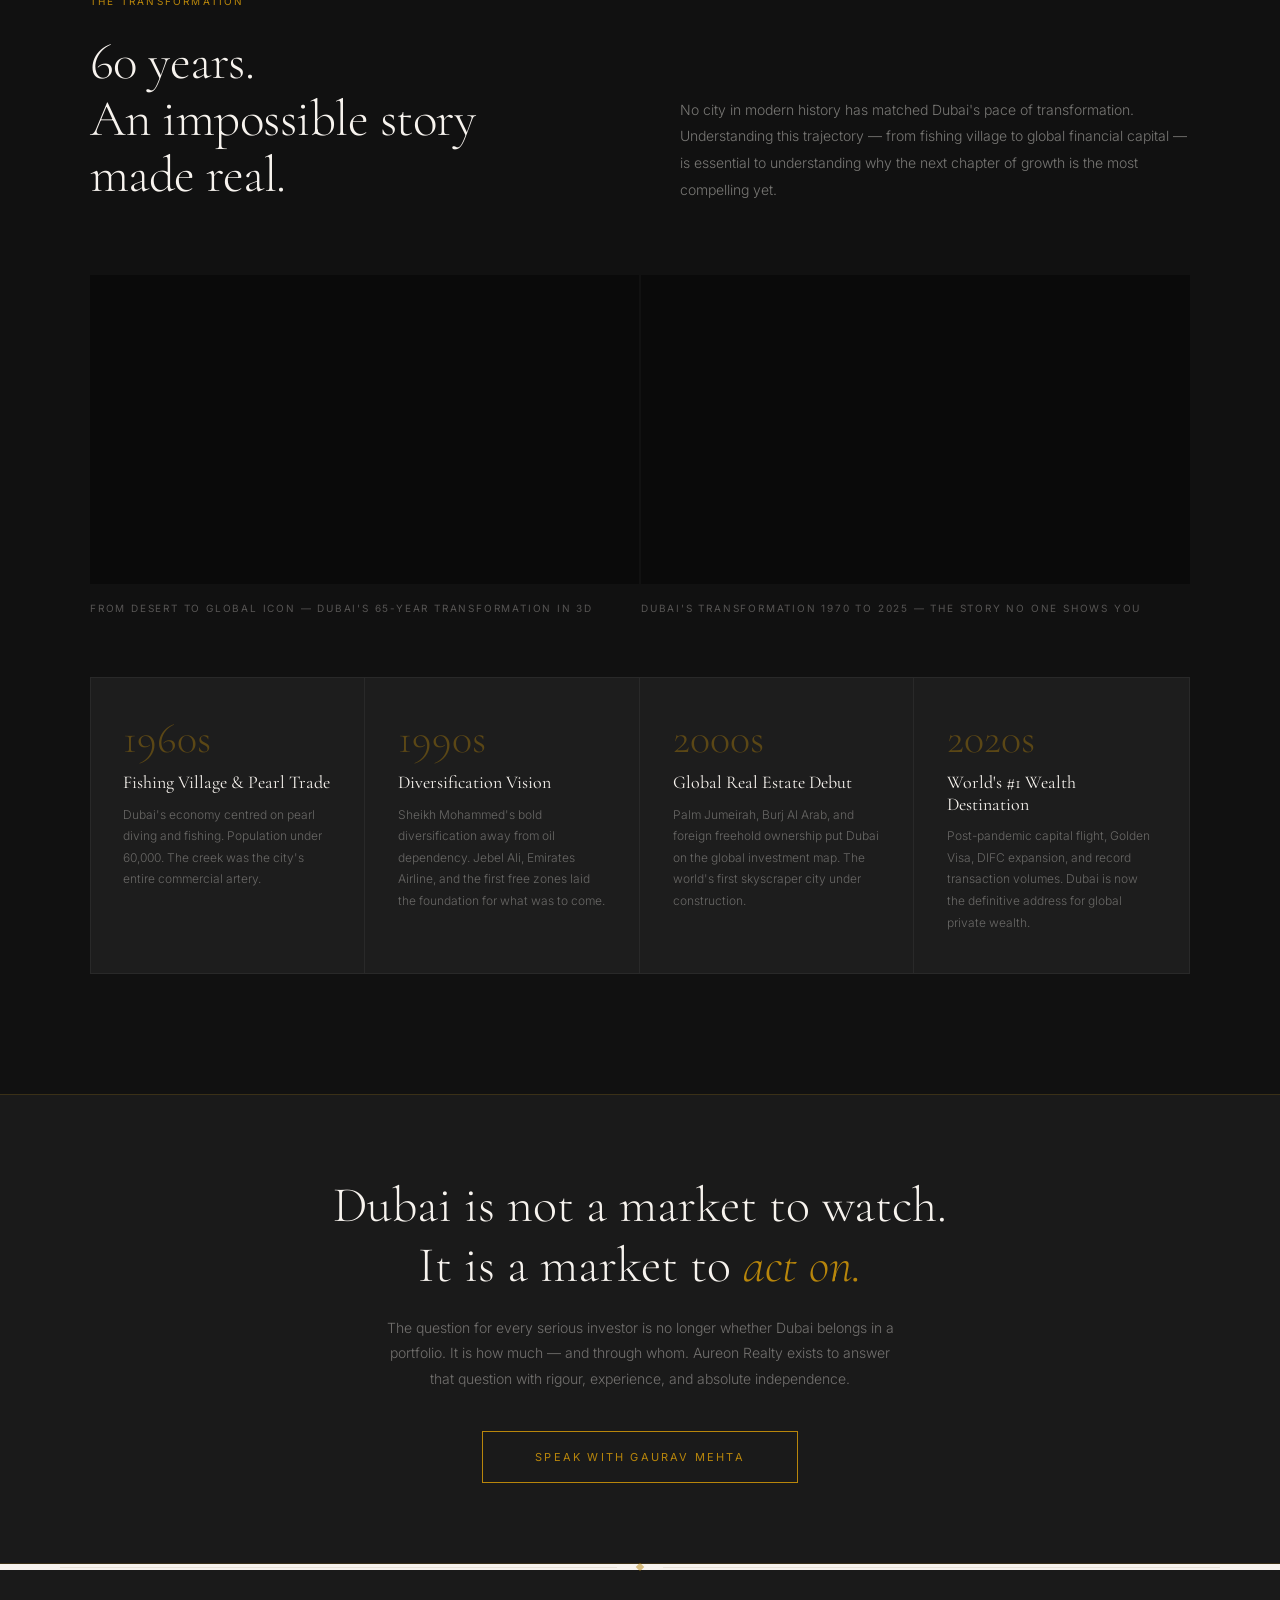
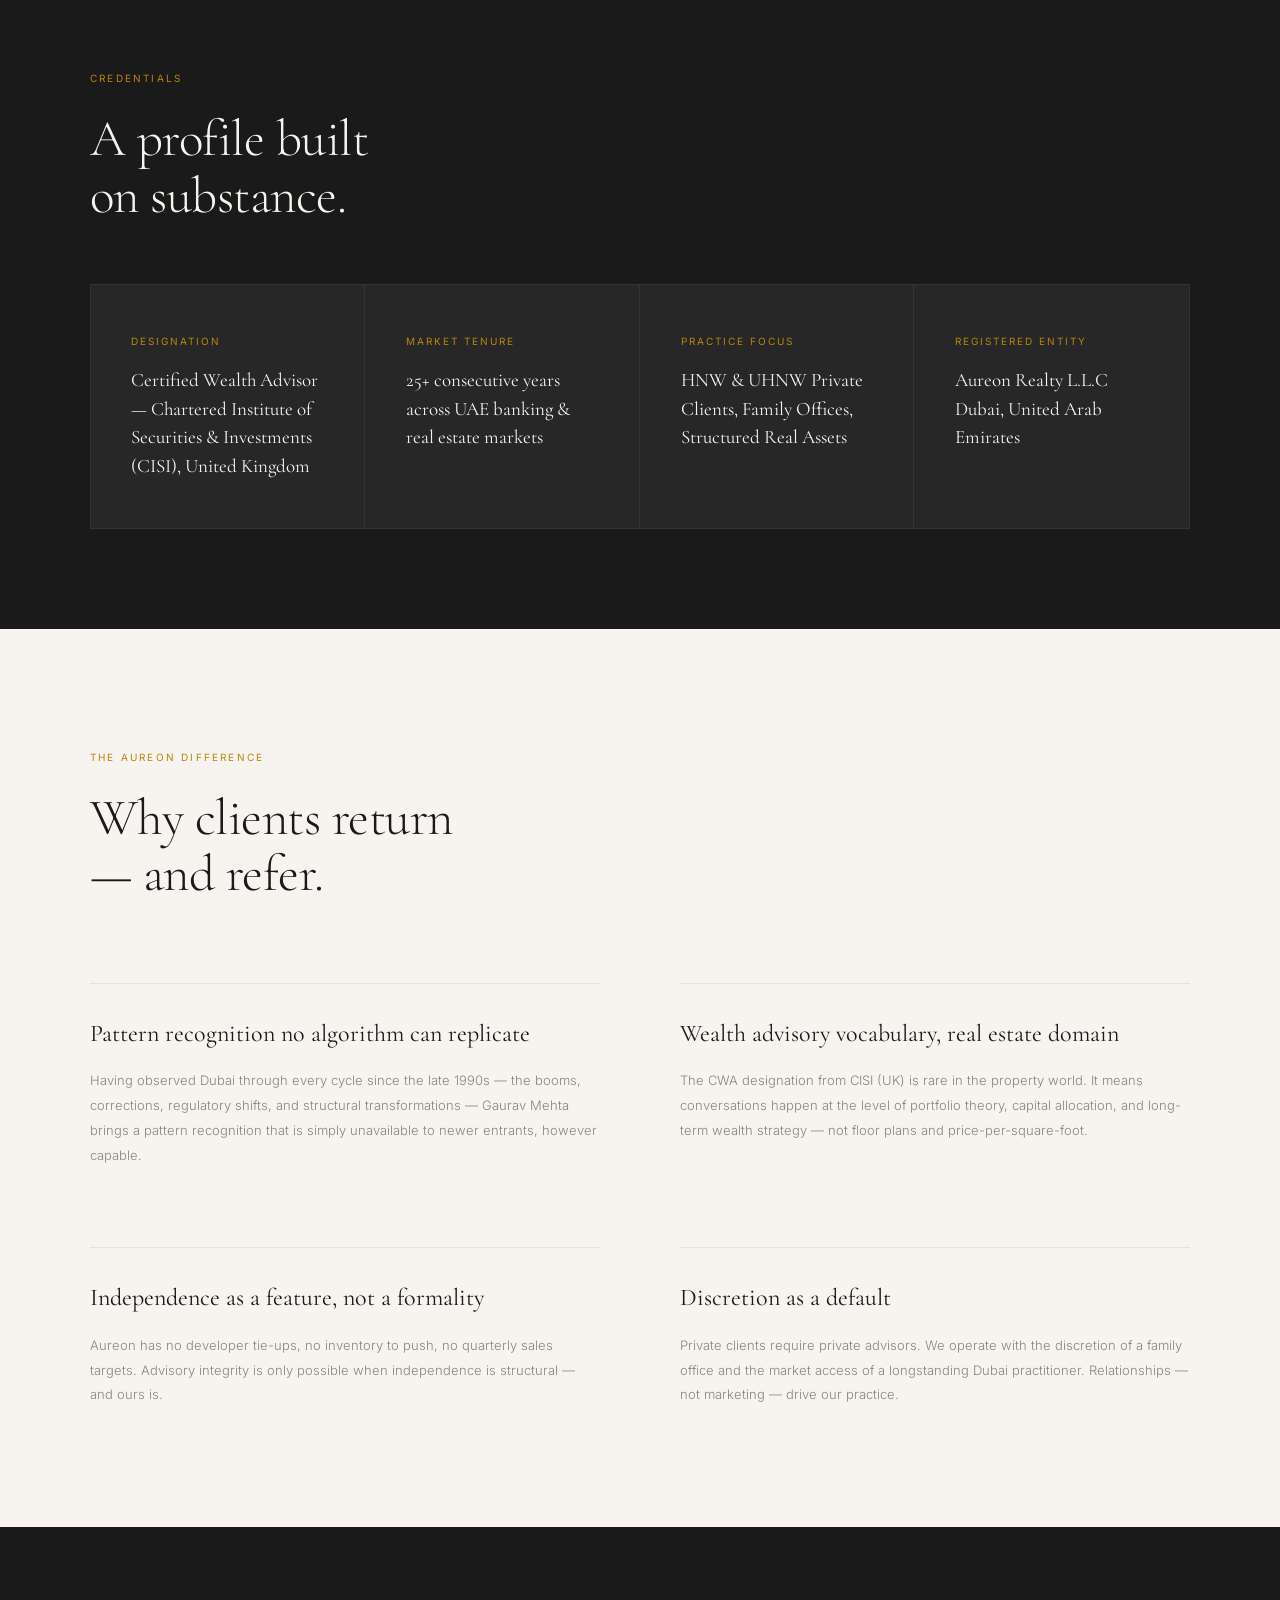
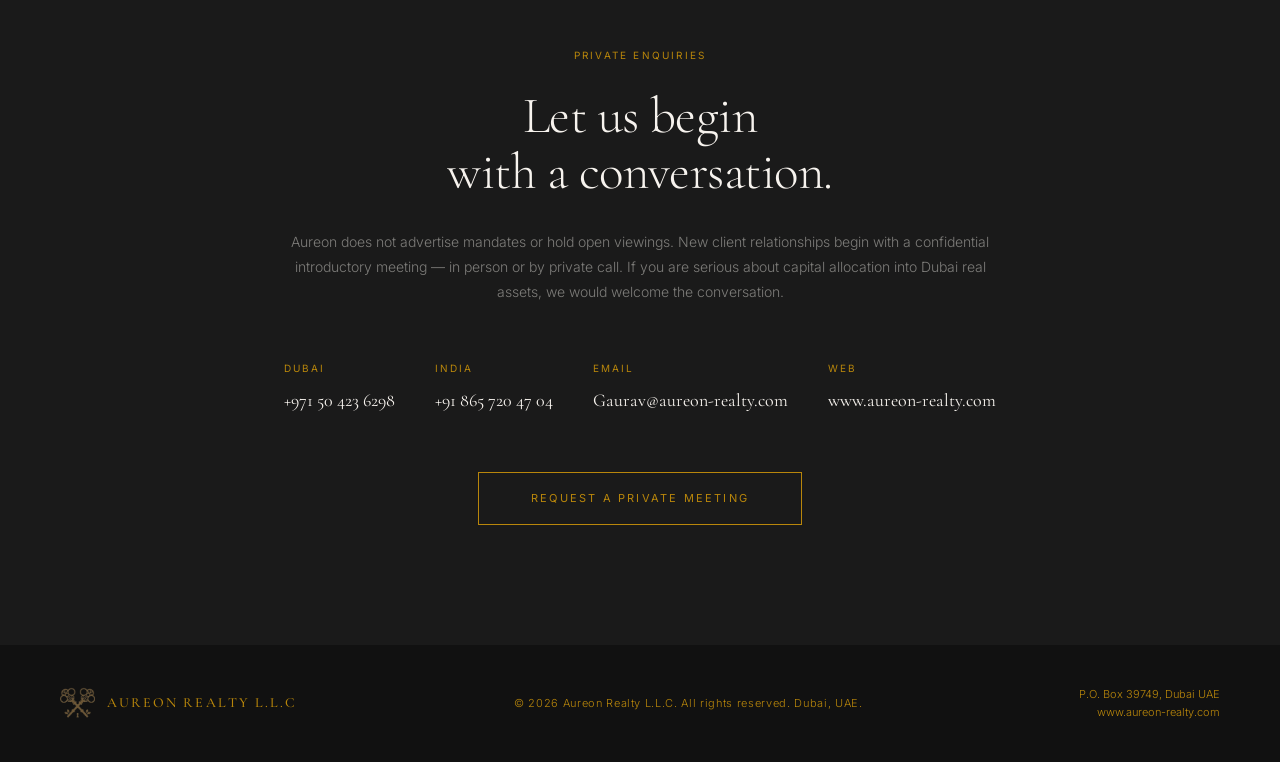
==== commit 3cae2e64: "Brighten subtext in first animation pane" ====
--- a/index.html
+++ b/index.html
@@ -48,12 +48,12 @@
   .s1-headline { font-family: "Cormorant Garamond", serif; font-size: clamp(36px, 6vw, 80px); font-weight: 300; line-height: 1.05; color: var(--off-white); text-align: center; letter-spacing: -0.01em; position: relative; z-index: 2; opacity: 0; transform: translateY(20px); transition: opacity 1.1s ease, transform 1.1s ease; }
   .s1-headline.in { opacity: 1; transform: translateY(0); }
   .s1-headline em { color: var(--gold); font-style: italic; }
-  .s1-sub { font-size: 13px; font-weight: 300; letter-spacing: 0.14em; color: rgba(247,243,238,0.35); margin-top: 36px; text-align: center; opacity: 0; transform: translateY(10px); transition: opacity 0.9s ease 0.3s, transform 0.9s ease 0.3s; }
+  .s1-sub { font-size: 13px; font-weight: 300; letter-spacing: 0.14em; color: rgba(247,243,238,0.8); margin-top: 36px; text-align: center; opacity: 0; transform: translateY(10px); transition: opacity 0.9s ease 0.3s, transform 0.9s ease 0.3s; }
   .s1-sub.in { opacity: 1; transform: translateY(0); }
   .s2-headline { font-family: "Cormorant Garamond", serif; font-size: clamp(40px, 7vw, 90px); font-weight: 300; line-height: 1.05; color: var(--off-white); text-align: center; letter-spacing: 0.01em; opacity: 0; transform: translateY(24px); transition: opacity 1.1s ease, transform 1.1s ease; }
   .s2-headline.in { opacity: 1; transform: translateY(0); }
   .s2-headline em { color: var(--gold); font-style: italic; }
-  .s2-sub { font-size: 11px; font-weight: 400; letter-spacing: 0.28em; text-transform: uppercase; color: rgba(247,243,238,0.3); margin-top: 40px; text-align: center; opacity: 0; transition: opacity 0.9s ease 0.4s; }
+  .s2-sub { font-size: 11px; font-weight: 400; letter-spacing: 0.28em; text-transform: uppercase; color: rgba(247,243,238,0.8); margin-top: 40px; text-align: center; opacity: 0; transition: opacity 0.9s ease 0.4s; }
   .s2-sub.in { opacity: 1; }
   .s3-line { font-family: "Cormorant Garamond", serif; font-size: clamp(32px, 5.5vw, 72px); font-weight: 300; line-height: 1.15; color: var(--off-white); text-align: center; letter-spacing: 0.02em; opacity: 0; transform: translateY(20px); transition: opacity 1s ease, transform 1s ease; }
   .s3-line.in { opacity: 1; transform: translateY(0); }
@@ -891,12 +891,28 @@
       <div class="pillar-word" id="pw-disc">DISCRETION</div>
       <div class="pillar-word" id="pw-leg">LEGACY</div>
     </div>
-    <div class="s4-merge" id="s4-merge">
-      <div class="cinematic-reveal-container" style="position: relative; width: 600px; height: 400px; margin: 0 auto 20px auto; display: flex; align-items: center; justify-content: center; max-width: 100%;">
-        <img src="logo-removebg-preview.png" id="cinematic-logo" style="width: 500px; max-width: 90vw; height: auto; position: absolute; margin: auto; inset: 0; filter: brightness(0); clip-path: inset(0 100% 0 0); z-index: 5;" alt="Aureon Logo">
-        <canvas id="particle-logo-canvas" width="600" height="400" style="position: absolute; top: 0; left: 0; z-index: 10; pointer-events: none; max-width: 100%;"></canvas>
-      </div>
-      <div class="s4-text-reveal" style="opacity: 0;">
+    <div class="s4-merge" id="s4-merge" style="width: 100vw; height: 100vh; justify-content: center;">
+      <style>
+        .vid-container {
+          position: absolute; top: 0; left: 0; width: 100vw; height: 100vh; overflow: hidden; display: flex; align-items: center; justify-content: center; z-index: 1;
+        }
+        .vid-bg {
+          position: absolute; top: 0; left: 0; width: 100%; height: 100%; object-fit: cover; filter: blur(40px) brightness(0.5); transform: scale(1.1); pointer-events: none;
+        }
+        .vid-fg {
+          position: relative; z-index: 2; width: 100%; height: 100%; object-fit: contain; pointer-events: none;
+        }
+        @media (max-width: 768px) {
+          .vid-bg { display: none; }
+          .vid-fg { object-fit: cover; }
+        }
+      </style>
+      <div class="vid-container">
+        <!-- Placeholder for your vertical video (e.g. 9:16) -->
+        <video id="vid-bg" class="vid-bg" src="animation.mp4" loop muted playsinline disablePictureInPicture></video>
+        <video id="vid-fg" class="vid-fg" src="animation.mp4" loop muted playsinline disablePictureInPicture></video>
+      </div>
+      <div class="s4-text-reveal" style="opacity: 0; position: absolute; bottom: 60px; z-index: 10;">
         <div class="s4-tagline">Where Wealth Meets Wisdom</div>
       </div>
     </div>
@@ -919,7 +935,7 @@
     <li><a href="#dubai-hub">Dubai</a></li>
     <li><a href="#credentials">Profile</a></li>
   </ul>
-  <div style="display:flex; align-items:center; gap:12px;"><a href="#contact" class="nav-cta">Request a Meeting</a><a href="https://wa.me/971504236298" target="_blank" style="color:var(--gold); display:flex; align-items:center; justify-content:center; width:34px; height:34px; border: 1px solid var(--gold); border-radius:50%; transition: transform 0.2s, background 0.3s;" onmouseover="this.style.background='rgba(184, 134, 11, 0.1)'" onmouseout="this.style.background='transparent'"><svg viewBox="0 0 24 24" width="18" height="18" fill="currentColor"><path d="M17.472 14.382c-.297-.149-1.758-.867-2.03-.967-.273-.099-.471-.148-.67.15-.197.297-.767.966-.94 1.164-.173.199-.347.223-.644.075-.297-.15-1.255-.463-2.39-1.475-.883-.788-1.48-1.761-1.653-2.059-.173-.297-.018-.458.13-.606.134-.133.298-.347.446-.52.149-.174.198-.298.298-.497.099-.198.05-.371-.025-.52-.075-.149-.669-1.612-.916-2.207-.242-.579-.487-.5-.669-.51-.173-.008-.371-.01-.57-.01-.198 0-.52.074-.792.372-.272.297-1.04 1.016-1.04 2.479 0 1.462 1.065 2.875 1.213 3.074.149.198 2.096 3.2 5.077 4.487.709.306 1.262.489 1.694.625.712.227 1.36.195 1.871.118.571-.085 1.758-.719 2.006-1.413.248-.694.248-1.289.173-1.413-.074-.124-.272-.198-.57-.347m-5.421 7.403h-.004a9.87 9.87 0 01-5.031-1.378l-.361-.214-3.741.982.998-3.648-.235-.374a9.86 9.86 0 01-1.51-5.26c.001-5.45 4.436-9.884 9.888-9.884 2.64 0 5.122 1.03 6.988 2.898a9.825 9.825 0 012.893 6.994c-.003 5.45-4.437 9.884-9.885 9.884m8.413-18.297A11.815 11.815 0 0012.05 0C5.495 0 .16 5.335.157 11.892c0 2.096.547 4.142 1.588 5.945L.057 24l6.305-1.654a11.882 11.882 0 005.683 1.448h.005c6.554 0 11.89-5.335 11.893-11.893a11.821 11.821 0 00-3.48-8.413z"/></svg></a></div>
+  <div style="display:flex; align-items:center; gap:12px;"><a href="#contact" class="nav-cta">Request a Meeting</a><a href="https://wa.me/971504236298?text=Hi%20Gaurav%2C%0ALets%20connect%20on%20a%20call.." target="_blank" style="display:flex; align-items:center; justify-content:center; transition: transform 0.2s;" onmouseover="this.style.transform='scale(1.1)'" onmouseout="this.style.transform='scale(1)'"><svg viewBox="0 0 24 24" width="34" height="34" xmlns="http://www.w3.org/2000/svg"><path d="M11.96 0C5.353 0 0 5.353 0 11.961c0 2.632.846 5.068 2.302 7.086L.602 23.398l4.475-1.688A11.902 11.902 0 0 0 11.96 23.922c6.606 0 11.96-5.354 11.96-11.961C23.92 5.353 18.566 0 11.96 0z" fill="#25D366"/><path d="M18.156 14.733c-.302-.151-1.785-.88-2.062-.98-.276-.101-.478-.151-.679.151-.202.302-.78 .98-.956 1.18-.176.202-.352.227-.654.076-.302-.151-1.275-.47-2.428-1.5-1.011-.904-1.691-2.022-1.892-2.324-.202-.302-.021-.466.13-.617.136-.136.302-.352.453-.529.151-.176.202-.302.302-.503.1-.202.05-.378-.025-.529-.076-.151-.679-1.637-.93-2.242-.244-.59-.494-.51-.679-.52-.176-.008-.378-.01-.579-.01-.202 0-.529.076-.806.378-.276.302-1.056 1.033-1.056 2.518 0 1.486 1.082 2.921 1.233 3.123.151.202 2.127 3.249 5.152 4.553.719.311 1.281.497 1.72.636.721.231 1.378.198 1.897.12.58-.087 1.785-.73 2.036-1.436.251-.705.251-1.31.176-1.436-.076-.126-.276-.202-.579-.353z" fill="#FFF"/></svg></a></div>
 </nav>
 
 <!-- â•â•â•â• HERO â•â•â•â• -->
@@ -1294,7 +1310,7 @@
 <div class="dubai-cta">
   <h2 class="dubai-cta-title">Dubai is not a market to watch.<br>It is a market to <em>act on.</em></h2>
   <p class="dubai-cta-sub">The question for every serious investor is no longer whether Dubai belongs in a portfolio. It is how much — and through whom. Aureon Realty exists to answer that question with rigour, experience, and absolute independence.</p>
-  <a href="https://wa.me/971504236298" target="_blank" class="btn-primary">Speak with Gaurav Mehta</a>
+  <a href="https://wa.me/971504236298?text=Hi%20Gaurav%2C%0ALets%20connect%20on%20a%20call.." target="_blank" class="btn-primary">Speak with Gaurav Mehta</a>
 </div>
 
 <div class="gold-divider"><div class="gold-divider-diamond"></div></div>
@@ -1404,8 +1420,10 @@
     document.getElementById("s4-pillars").style.display = "none"; 
     addClass("s4-merge","visible"); 
     startGoldenParticles();
+    var vBg = document.getElementById("vid-bg"); if (vBg) { vBg.currentTime = 0; vBg.play().catch(e=>{}); }
+    var vFg = document.getElementById("vid-fg"); if (vFg) { vFg.currentTime = 0; vFg.play().catch(e=>{}); }
   }, pillarsOut+900);
-  var overlayOut = pillarsOut + 7000;
+  var overlayOut = pillarsOut + 11000;
   setTimeout(function(){ overlay.style.transition = "opacity 1s ease"; overlay.style.opacity = "0"; overlay.style.pointerEvents = "none"; }, overlayOut);
   setTimeout(function(){ overlay.style.display = "none"; }, overlayOut+1100);
 })();
